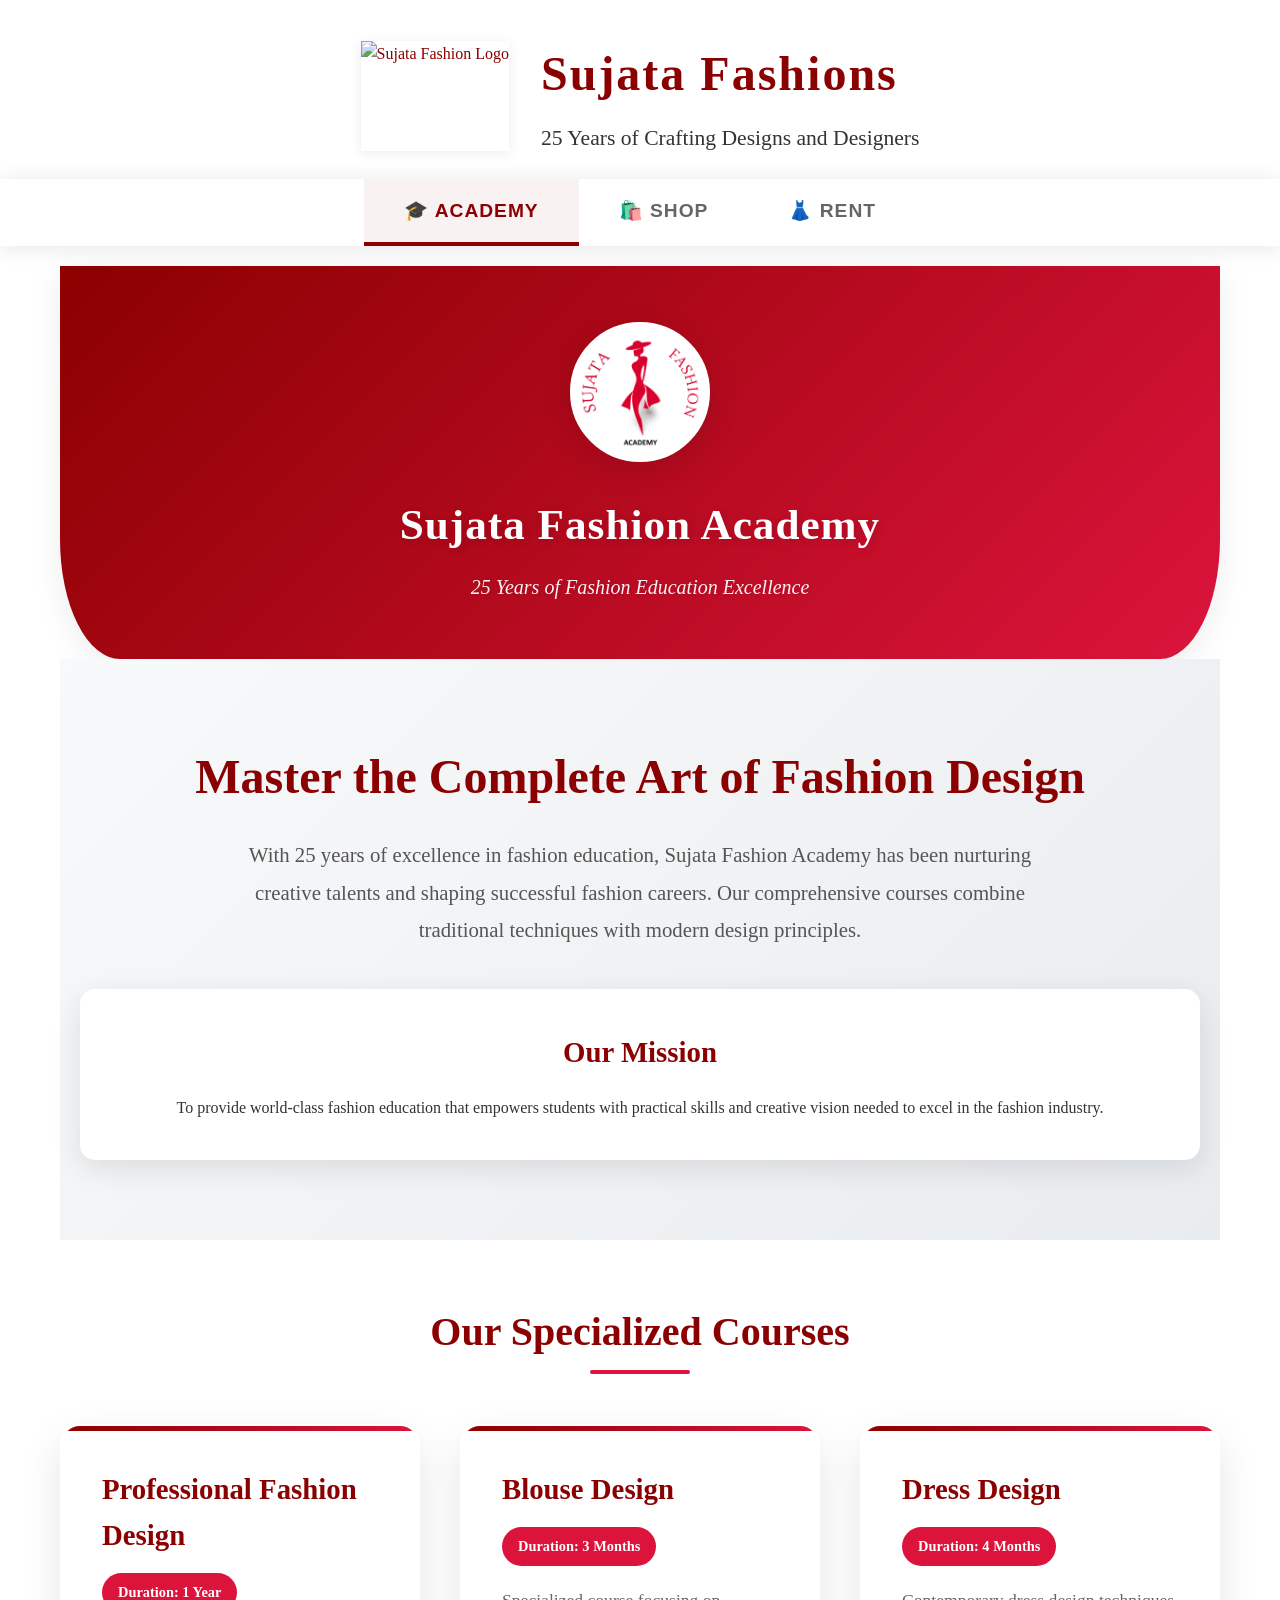
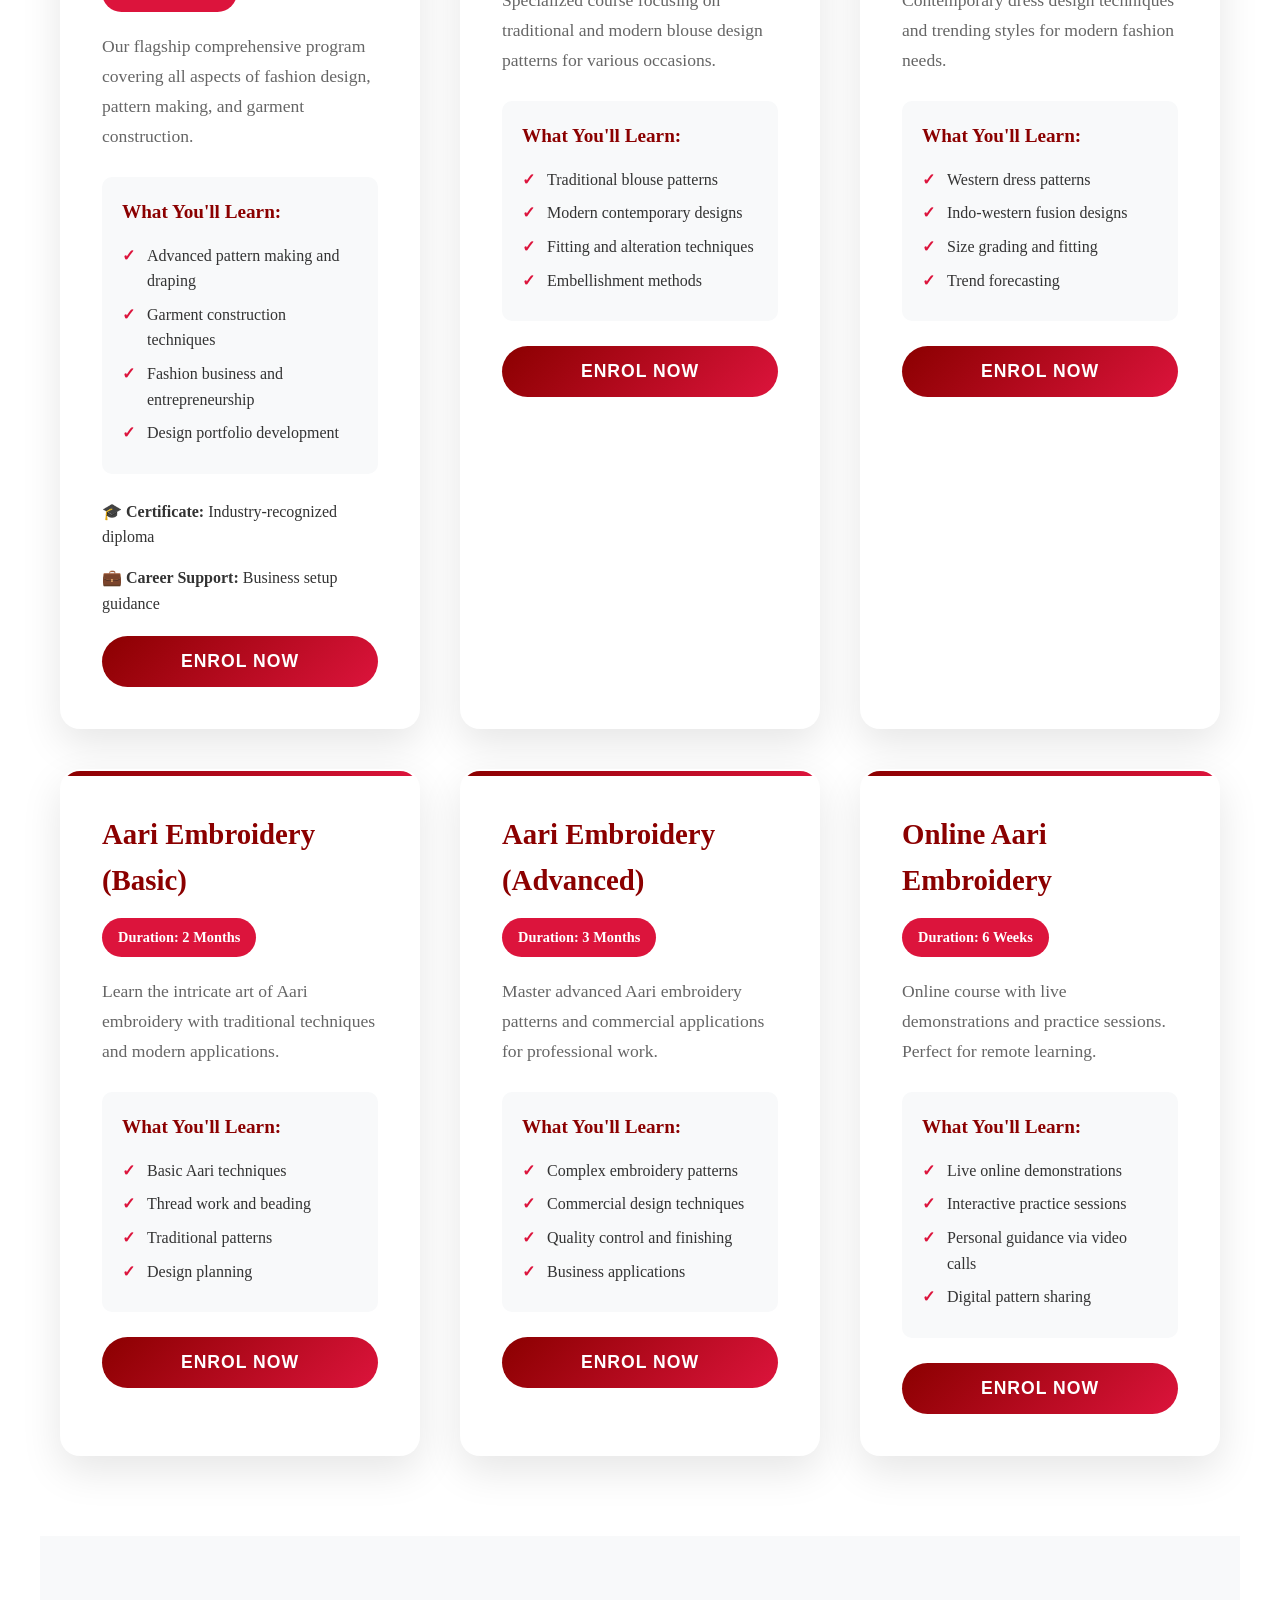
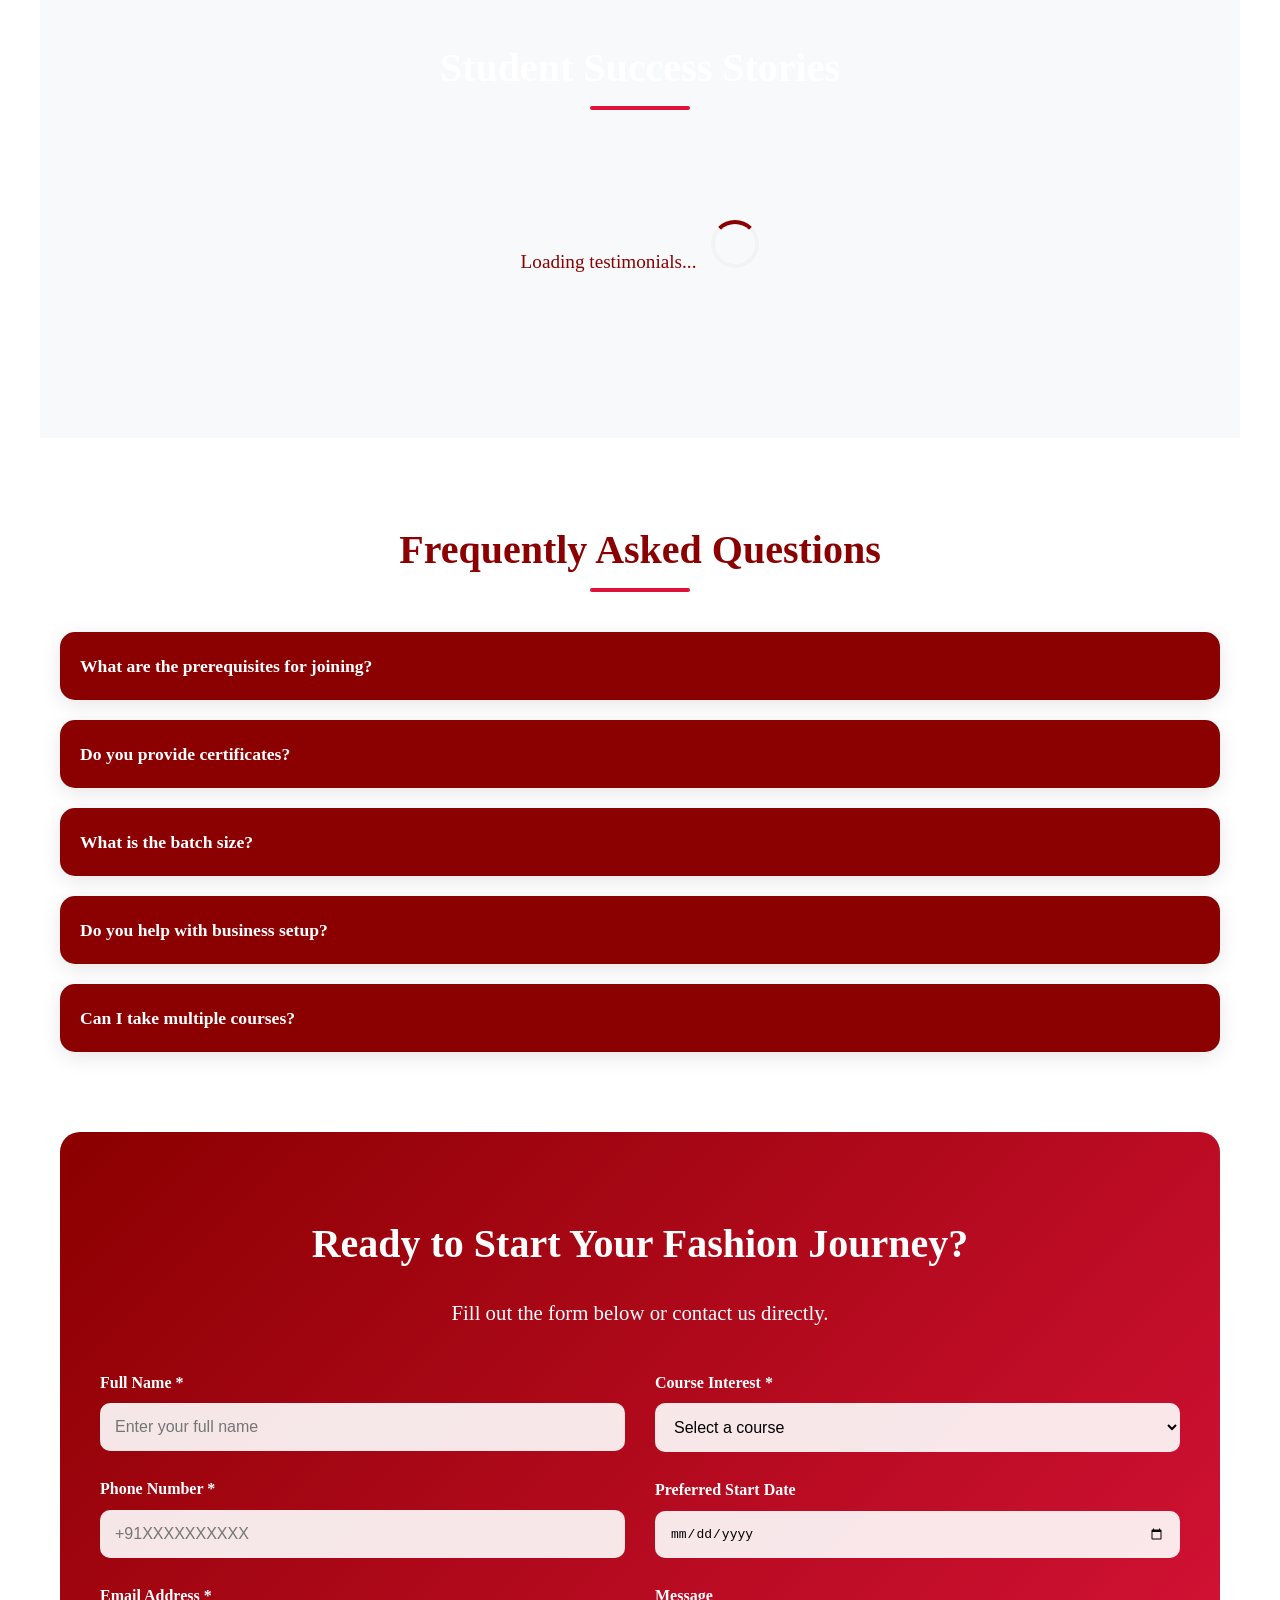
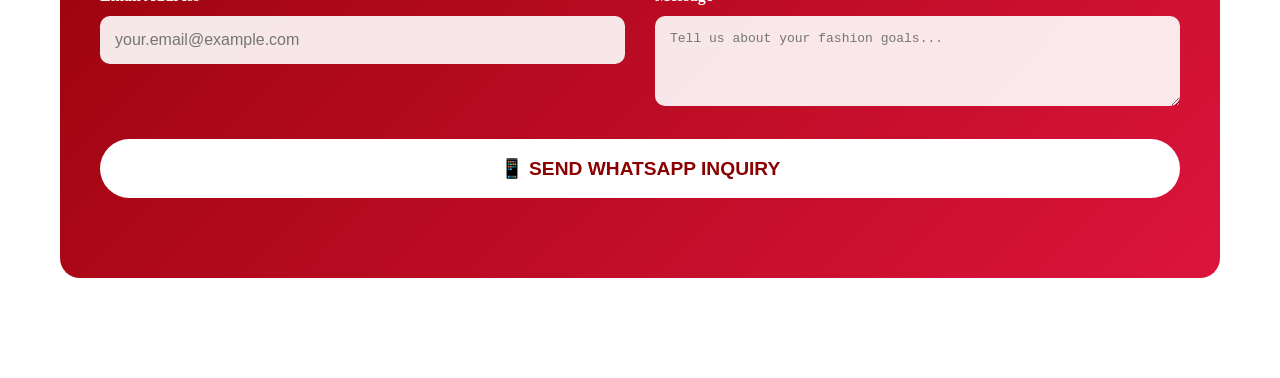
==== index.html @ c5592fb4 "Phase 5 implementation Applying captcha to stop bots from spamming" ====
<!DOCTYPE html>
<html lang="en">
<head>
    <meta charset="UTF-8">
    <meta name="viewport" content="width=device-width, initial-scale=1.0">
    <title>Sujata Fashion Academy - Master Fashion Design</title>
    <link rel="stylesheet" href="https://unpkg.com/aos@2.3.1/dist/aos.css">
    <link rel="stylesheet" href="css/main.css">
    <!-- Google reCAPTCHA Script -->
    <script src="https://www.google.com/recaptcha/api.js" async defer></script>
    <style>
        * {
            margin: 0;
            padding: 0;
            box-sizing: border-box;
        }

        body {
            font-family: 'Georgia', 'Times New Roman', serif;
            line-height: 1.6;
            color: #333;
            background-color: #fff;
        }

        /* Main Header */
        .main-header {
            background: #fff; /* Changed to match logo background */
            color: #8B0000;
            padding: 36px 0 24px 0;
            text-align: center;
            margin-bottom: 0;
        }

        .main-header-logo {
            height: 110px;
            width: auto;
            border-radius: 0;
            background: #fff;
            box-shadow: 0 2px 12px rgba(0,0,0,0.08);
            object-fit: contain;
        }

        .main-header-title {
            font-size: 3em;
            font-weight: bold;
            margin: 0;
            color: #8B0000;
            letter-spacing: 2px;
            text-shadow: none;
        }

        .main-header-tagline {
            font-size: 1.35em;
            margin: 8px 0 0 0;
            color: #333;
            font-weight: 500;
        }

        /* Academy Logo & Header */
        .academy-header {
            text-align: center;
            padding: 0;
            background: none;
            color: inherit;
            position: relative;
            overflow: visible;
            z-index: 1; /* Ensure above other elements */
        }

        .academy-intro-circle {
            background: linear-gradient(135deg, #8B0000 0%, #DC143C 100%);
            color: white;
            border-radius: 0 0 60px 60px/0 0 120px 120px;
            padding: 60px 20px 60px 20px;
            margin-bottom: 0;
            text-align: center;
            position: relative;
            z-index: 2;
            display: flex;
            flex-direction: column;
            align-items: center;
            justify-content: flex-start;
        }

        .academy-logo {
            width: 150px;
            height: 150px;
            margin-bottom: 20px;
            border-radius: 50%;
            box-shadow: 0 8px 32px rgba(0,0,0,0.3);
            background: #fff;
            object-fit: cover;
            display: block;
            position: relative;
            z-index: 3;
            border: 8px solid #fff;
            /* Fix image overlap by adding overflow hidden and centering */
            overflow: hidden;
        }

        .academy-title {
            font-size: 3.5em;
            font-weight: bold;
            margin-bottom: 10px;
            text-shadow: 2px 2px 4px rgba(0,0,0,0.5);
        }

        .academy-subtitle {
            font-size: 1.5em;
            opacity: 0.9;
            font-style: italic;
        }

        /* Navigation */
        .main-nav {
            background: #fff;
            box-shadow: 0 2px 20px rgba(0,0,0,0.1);
            position: sticky;
            top: 0;
            z-index: 1000;
        }

        .nav-container {
            max-width: 1200px;
            margin: 0 auto;
            display: flex;
            justify-content: center;
            padding: 0 20px;
        }

        .nav-button {
            padding: 20px 40px;
            background: none;
            border: none;
            font-size: 1.2em;
            font-weight: bold;
            color: #666;
            cursor: pointer;
            border-bottom: 4px solid transparent;
            transition: all 0.3s ease;
            text-transform: uppercase;
            letter-spacing: 1px;
        }

        .nav-button.active {
            color: #8B0000;
            border-bottom-color: #8B0000;
            background: rgba(139, 0, 0, 0.05);
        }

        .nav-button:hover {
            color: #8B0000;
            background: rgba(139, 0, 0, 0.1);
        }

        /* Container */
        .container {
            max-width: 1200px;
            margin: 0 auto;
            padding: 20px;
        }

        /* Tab Content */
        .tab-content {
            display: none;
            animation: fadeIn 0.5s ease-in;
        }

        .tab-content.active {
            display: block;
        }

        @keyframes fadeIn {
            from { opacity: 0; transform: translateY(20px); }
            to { opacity: 1; transform: translateY(0); }
        }

        /* Academy Section Styles */
        .hero-section {
            text-align: center;
            padding: 80px 20px;
            background: linear-gradient(135deg, #f8f9fa 0%, #e9ecef 100%);
            margin-bottom: 60px;
        }

        .hero-title {
            font-size: 3em;
            margin-bottom: 20px;
            color: #8B0000;
            font-weight: bold;
        }

        .hero-description {
            font-size: 1.3em;
            max-width: 800px;
            margin: 0 auto 30px;
            color: #555;
            line-height: 1.8;
        }

        .mission-box {
            background: white;
            padding: 40px;
            border-radius: 15px;
            box-shadow: 0 8px 30px rgba(0,0,0,0.1);
            margin-top: 40px;
        }

        /* Courses Section */
        .courses-section {
            margin-bottom: 80px;
        }

        .section-title {
            text-align: center;
            font-size: 2.5em;
            margin-bottom: 50px;
            color: #8B0000;
            position: relative;
        }

        .section-title::after {
            content: '';
            position: absolute;
            bottom: -10px;
            left: 50%;
            transform: translateX(-50%);
            width: 100px;
            height: 4px;
            background: #DC143C;
            border-radius: 2px;
        }

        .courses-grid {
            display: grid;
            grid-template-columns: repeat(auto-fit, minmax(350px, 1fr));
            gap: 40px;
            margin-top: 60px;
        }

        .course-card {
            background: white;
            border-radius: 20px;
            padding: 40px;
            box-shadow: 0 15px 40px rgba(0,0,0,0.1);
            transition: all 0.3s ease;
            border: 2px solid transparent;
            position: relative;
            overflow: hidden;
        }

        .course-card::before {
            content: '';
            position: absolute;
            top: 0;
            left: 0;
            right: 0;
            height: 5px;
            background: linear-gradient(90deg, #8B0000, #DC143C);
        }

        .course-card:hover {
            transform: translateY(-10px);
            box-shadow: 0 25px 50px rgba(139, 0, 0, 0.2);
            border-color: #DC143C;
        }

        .course-title {
            font-size: 1.8em;
            margin-bottom: 15px;
            color: #8B0000;
            font-weight: bold;
        }

        .course-duration {
            background: #DC143C;
            color: white;
            padding: 8px 16px;
            border-radius: 25px;
            font-size: 0.9em;
            display: inline-block;
            margin-bottom: 20px;
            font-weight: bold;
        }

        .course-description {
            font-size: 1.1em;
            color: #666;
            margin-bottom: 25px;
            line-height: 1.7;
        }

        .course-features {
            background: #f8f9fa;
            padding: 20px;
            border-radius: 10px;
            margin-bottom: 25px;
        }

        .course-features h4 {
            color: #8B0000;
            margin-bottom: 15px;
            font-size: 1.2em;
        }

        .course-features ul {
            list-style: none;
        }

        .course-features li {
            margin-bottom: 8px;
            position: relative;
            padding-left: 25px;
        }

        .course-features li::before {
            content: '✓';
            position: absolute;
            left: 0;
            color: #DC143C;
            font-weight: bold;
        }

        .enrol-btn {
            background: linear-gradient(135deg, #8B0000, #DC143C);
            color: white;
            border: none;
            padding: 15px 40px;
            border-radius: 50px;
            font-size: 1.1em;
            font-weight: bold;
            cursor: pointer;
            width: 100%;
            transition: all 0.3s ease;
            text-transform: uppercase;
            letter-spacing: 1px;
        }

        .enrol-btn:hover {
            transform: translateY(-2px);
            box-shadow: 0 8px 20px rgba(139, 0, 0, 0.3);
        }

        /* Testimonials Section */
        .testimonials-section {
            background: #f8f9fa;
            padding: 80px 20px;
            margin: 80px -20px;
        }

        .testimonials-grid {
            display: grid;
            grid-template-columns: repeat(auto-fit, minmax(400px, 1fr));
            gap: 40px;
            margin-top: 60px;
        }

        .testimonial-card {
            background: white;
            border-radius: 20px;
            padding: 30px;
            box-shadow: 0 15px 40px rgba(0,0,0,0.1);
            text-align: center;
        }

        .video-container {
            position: relative;
            margin-bottom: 20px;
            border-radius: 15px;
            overflow: hidden;
        }

        .video-iframe {
            width: 100%;
            height: 250px;
            border: none;
            border-radius: 15px;
        }

        .unmute-btn {
            position: absolute;
            bottom: 15px;
            right: 15px;
            background: rgba(139, 0, 0, 0.9);
            color: white;
            border: none;
            padding: 8px 15px;
            border-radius: 20px;
            cursor: pointer;
            font-size: 0.9em;
            transition: all 0.3s ease;
        }

        .unmute-btn:hover {
            background: rgba(139, 0, 0, 1);
        }

        .testimonial-text {
            font-size: 1.1em;
            color: #555;
            font-style: italic;
            margin-bottom: 20px;
            line-height: 1.6;
        }

        .testimonial-author {
            font-weight: bold;
            color: #8B0000;
            font-size: 1.2em;
        }

        .testimonial-course {
            color: #666;
            font-size: 0.9em;
            margin-top: 5px;
        }

        /* FAQ Section */
        .faq-section {
            margin: 80px 0;
        }

        .faq-grid {
            display: grid;
            gap: 20px;
            margin-top: 40px;
        }

        .faq-item {
            background: white;
            border-radius: 15px;
            box-shadow: 0 5px 20px rgba(0,0,0,0.1);
            overflow: hidden;
            margin-bottom: 0 !important;
        }

        .faq-question {
            background: #8B0000;
            color: white;
            padding: 20px;
            font-weight: bold;
            font-size: 1.1em;
            cursor: pointer;
            transition: background 0.3s ease;
        }

        .faq-answer {
            padding: 20px;
            color: #666;
            line-height: 1.7;
            display: none;
            margin-bottom: 0 !important;
            margin-top: 0 !important;
        }

        /* Contact Form */
        .contact-section {
            background: linear-gradient(135deg, #8B0000, #DC143C);
            color: white;
            padding: 80px 40px;
            border-radius: 20px;
            margin: 80px 0;
        }

        .form-grid {
            display: grid;
            grid-template-columns: repeat(auto-fit, minmax(300px, 1fr));
            gap: 30px;
            margin-top: 40px;
        }

        .form-group {
            margin-bottom: 25px;
        }

        .form-group label {
            display: block;
            margin-bottom: 8px;
            font-weight: bold;
            color: white;
        }

        .form-group input,
        .form-group select,
        .form-group textarea {
            width: 100%;
            padding: 15px;
            border: none;
            border-radius: 10px;
            font-size: 1em;
            background: rgba(255,255,255,0.9);
        }

        .submit-btn {
            background: white;
            color: #8B0000;
            border: none;
            padding: 18px 50px;
            border-radius: 50px;
            font-size: 1.2em;
            font-weight: bold;
            cursor: pointer;
            width: 100%;
            transition: all 0.3s ease;
            text-transform: uppercase;
        }

        .submit-btn:hover {
            transform: translateY(-2px);
            box-shadow: 0 8px 20px rgba(0,0,0,0.2);
        }

        /* Product Sections */
        .products-grid {
            display: grid;
            grid-template-columns: repeat(auto-fill, minmax(300px, 1fr));
            gap: 30px;
            margin-top: 40px;
        }

        .product-card {
            background: white;
            border-radius: 15px;
            overflow: hidden;
            box-shadow: 0 10px 30px rgba(0,0,0,0.1);
            transition: transform 0.3s ease;
        }

        .product-card:hover {
            transform: translateY(-5px);
        }

        .product-image {
            width: 100%;
            height: 300px;
            object-fit: contain;
            background: #f8f9fa;
        }

        .product-info {
            padding: 25px;
        }

        .product-name {
            font-size: 1.3em;
            margin-bottom: 10px;
            color: #333;
            font-weight: bold;
        }

        .product-price {
            font-size: 1.5em;
            color: #8B0000;
            font-weight: bold;
            margin-bottom: 15px;
        }

        .product-actions {
            display: flex;
            gap: 10px;
        }

        .whatsapp-btn, .details-btn {
            flex: 1;
            padding: 12px;
            border: none;
            border-radius: 25px;
            font-weight: bold;
            cursor: pointer;
            transition: all 0.3s ease;
        }

        .whatsapp-btn {
            background: #25D366;
            color: white;
        }

        .details-btn {
            background: #8B0000;
            color: white;
        }

        /* Responsive Design */
        @media (max-width: 768px) {
            .academy-title {
                font-size: 2.5em;
            }

            .nav-container {
                flex-direction: column;
            }

            .nav-button {
                padding: 15px;
                border-bottom: 1px solid #eee;
            }

            .hero-title {
                font-size: 2em;
            }

            .courses-grid {
                grid-template-columns: 1fr;
                gap: 30px;
            }

            .testimonials-grid {
                grid-template-columns: 1fr;
            }
        }

        /* Loading Animation */
        .loading {
            text-align: center;
            padding: 60px;
            font-size: 1.2em;
            color: #8B0000;
        }

        .loading::after {
            content: '';
            width: 40px;
            height: 40px;
            border: 4px solid #f3f3f3;
            border-top: 4px solid #8B0000;
            border-radius: 50%;
            animation: spin 1s linear infinite;
            display: inline-block;
            margin-left: 15px;
        }

        @keyframes spin {
            0% { transform: rotate(0deg); }
            100% { transform: rotate(360deg); }
        }

        /* reCAPTCHA Styling */
        .g-recaptcha {
            display: inline-block;
            margin: 20px auto;
        }

        .form-group .g-recaptcha {
            transform: scale(0.9);
            transform-origin: center;
        }

        #recaptcha-container {
            transition: all 0.3s ease;
            opacity: 0;
        }

        #recaptcha-container[style*="block"] {
            opacity: 1;
            animation: slideIn 0.3s ease;
        }

        @keyframes slideIn {
            from {
                opacity: 0;
                transform: translateY(-10px);
            }
            to {
                opacity: 1;
                transform: translateY(0);
            }
        }

        @media (max-width: 768px) {
            .g-recaptcha {
                transform: scale(0.8);
                transform-origin: left;
            }
        }
    </style>
</head>
<body>
    <!-- Main Header with Logo and Title -->
    <div class="main-header">
        <div style="display: flex; align-items: center; justify-content: center; gap: 32px;">
            <img src="assets/images/logo/logo.png"
                 alt="Sujata Fashion Logo"
                 class="main-header-logo">
            <div style="display: flex; flex-direction: column; align-items: flex-start; justify-content: center;">
                <h1 class="main-header-title">Sujata Fashions</h1>
                <p class="main-header-tagline">25 Years of Crafting Designs and Designers</p>
            </div>
        </div>
    </div>

    <!-- Navigation -->
    <nav class="main-nav">
        <div class="nav-container">
            <button class="nav-button active" onclick="switchTab('academy')">🎓 Academy</button>
            <button class="nav-button" onclick="switchTab('shop')">🛍️ Shop</button>
            <button class="nav-button" onclick="switchTab('rent')">👗 Rent</button>
        </div>
    </nav>

    <div class="container">
        <!-- Academy Content (Default Active) -->
        <div id="academy-content" class="tab-content active">
            <!-- Academy Section Intro (clean, visually balanced, design principles applied) -->
            <section style="
                background: linear-gradient(135deg, #8B0000 0%, #DC143C 100%);
                border-radius: 0 0 60px 60px/0 0 120px 120px;
                color: #fff;
                text-align: center;
                padding: 56px 0 56px 0;
                margin-bottom: 0;
                box-shadow: 0 8px 32px rgba(0,0,0,0.08);
                position: relative;
            ">
                <div style="
                    display: flex;
                    flex-direction: column;
                    align-items: center;
                    justify-content: center;
                    max-width: 700px;
                    margin: 0 auto;
                ">
                    <img src="assets/images/logo/academy-logo.png"
                         alt="Sujata Fashion Academy Logo"
                         style="width: 140px; height: 140px; border-radius: 50%; background: #fff; box-shadow: 0 8px 32px rgba(0,0,0,0.12); border: 6px solid #fff; object-fit: contain; margin-bottom: 28px;"
                         onerror="this.src='https://via.placeholder.com/140?text=Academy+Logo'">
                    <h1 style="
                        font-size: 2.7em;
                        font-weight: bold;
                        margin-bottom: 12px;
                        text-shadow: 2px 2px 8px rgba(0,0,0,0.12);
                        letter-spacing: 1px;
                        font-family: 'Georgia', serif;
                    ">
                        Sujata Fashion Academy
                    </h1>
                    <p style="
                        font-size: 1.25em;
                        font-style: italic;
                        opacity: 0.95;
                        margin-bottom: 0;
                        font-family: 'Georgia', serif;
                        text-shadow: 1px 1px 4px rgba(0,0,0,0.08);
                    ">
                        25 Years of Fashion Education Excellence
                    </p>
                </div>
            </section>
            <!-- Hero Section -->
            <section class="hero-section" data-aos="fade-up">
                <h2 class="hero-title">Master the Complete Art of Fashion Design</h2>
                <p class="hero-description">
                    With 25 years of excellence in fashion education, Sujata Fashion Academy has been nurturing creative talents and shaping successful fashion careers. Our comprehensive courses combine traditional techniques with modern design principles.
                </p>
                <div class="mission-box">
                    <h3 style="color: #8B0000; margin-bottom: 20px; font-size: 1.8em;">Our Mission</h3>
                    <p>To provide world-class fashion education that empowers students with practical skills and creative vision needed to excel in the fashion industry.</p>
                </div>
            </section>

            <!-- Courses Section -->
            <section class="courses-section">
                <h2 class="section-title" data-aos="fade-up">Our Specialized Courses</h2>
                <div class="courses-grid">
                    <!-- Professional Fashion Design -->
                    <div class="course-card" data-aos="fade-up" data-aos-delay="100">
                        <h3 class="course-title">Professional Fashion Design</h3>
                        <span class="course-duration">Duration: 1 Year</span>
                        <p class="course-description">
                            Our flagship comprehensive program covering all aspects of fashion design, pattern making, and garment construction.
                        </p>
                        <div class="course-features">
                            <h4>What You'll Learn:</h4>
                            <ul>
                                <li>Advanced pattern making and draping</li>
                                <li>Garment construction techniques</li>
                                <li>Fashion business and entrepreneurship</li>
                                <li>Design portfolio development</li>
                            </ul>
                        </div>
                        <p style="margin-bottom: 15px;"><strong>🎓 Certificate:</strong> Industry-recognized diploma</p>
                        <p style="margin-bottom: 20px;"><strong>💼 Career Support:</strong> Business setup guidance</p>
                        <button class="enrol-btn" onclick="inquireAboutCourse('Professional Fashion Design', '1 Year')">Enrol Now</button>
                    </div>

                    <!-- Blouse Design -->
                    <div class="course-card" data-aos="fade-up" data-aos-delay="200">
                        <h3 class="course-title">Blouse Design</h3>
                        <span class="course-duration">Duration: 3 Months</span>
                        <p class="course-description">
                            Specialized course focusing on traditional and modern blouse design patterns for various occasions.
                        </p>
                        <div class="course-features">
                            <h4>What You'll Learn:</h4>
                            <ul>
                                <li>Traditional blouse patterns</li>
                                <li>Modern contemporary designs</li>
                                <li>Fitting and alteration techniques</li>
                                <li>Embellishment methods</li>
                            </ul>
                        </div>
                        <button class="enrol-btn" onclick="inquireAboutCourse('Blouse Design', '3 Months')">Enrol Now</button>
                    </div>

                    <!-- Dress Design -->
                    <div class="course-card" data-aos="fade-up" data-aos-delay="300">
                        <h3 class="course-title">Dress Design</h3>
                        <span class="course-duration">Duration: 4 Months</span>
                        <p class="course-description">
                            Contemporary dress design techniques and trending styles for modern fashion needs.
                        </p>
                        <div class="course-features">
                            <h4>What You'll Learn:</h4>
                            <ul>
                                <li>Western dress patterns</li>
                                <li>Indo-western fusion designs</li>
                                <li>Size grading and fitting</li>
                                <li>Trend forecasting</li>
                            </ul>
                        </div>
                        <button class="enrol-btn" onclick="inquireAboutCourse('Dress Design', '4 Months')">Enrol Now</button>
                    </div>

                    <!-- Aari Embroidery Basic -->
                    <div class="course-card" data-aos="fade-up" data-aos-delay="400">
                        <h3 class="course-title">Aari Embroidery (Basic)</h3>
                        <span class="course-duration">Duration: 2 Months</span>
                        <p class="course-description">
                            Learn the intricate art of Aari embroidery with traditional techniques and modern applications.
                        </p>
                        <div class="course-features">
                            <h4>What You'll Learn:</h4>
                            <ul>
                                <li>Basic Aari techniques</li>
                                <li>Thread work and beading</li>
                                <li>Traditional patterns</li>
                                <li>Design planning</li>
                            </ul>
                        </div>
                        <button class="enrol-btn" onclick="inquireAboutCourse('Aari Embroidery Basic', '2 Months')">Enrol Now</button>
                    </div>

                    <!-- Aari Embroidery Advanced -->
                    <div class="course-card" data-aos="fade-up" data-aos-delay="500">
                        <h3 class="course-title">Aari Embroidery (Advanced)</h3>
                        <span class="course-duration">Duration: 3 Months</span>
                        <p class="course-description">
                            Master advanced Aari embroidery patterns and commercial applications for professional work.
                        </p>
                        <div class="course-features">
                            <h4>What You'll Learn:</h4>
                            <ul>
                                <li>Complex embroidery patterns</li>
                                <li>Commercial design techniques</li>
                                <li>Quality control and finishing</li>
                                <li>Business applications</li>
                            </ul>
                        </div>
                        <button class="enrol-btn" onclick="inquireAboutCourse('Aari Embroidery Advanced', '3 Months')">Enrol Now</button>
                    </div>

                    <!-- Online Aari Embroidery -->
                    <div class="course-card" data-aos="fade-up" data-aos-delay="600">
                        <h3 class="course-title">Online Aari Embroidery</h3>
                        <span class="course-duration">Duration: 6 Weeks</span>
                        <p class="course-description">
                            Online course with live demonstrations and practice sessions. Perfect for remote learning.
                        </p>
                        <div class="course-features">
                            <h4>What You'll Learn:</h4>
                            <ul>
                                <li>Live online demonstrations</li>
                                <li>Interactive practice sessions</li>
                                <li>Personal guidance via video calls</li>
                                <li>Digital pattern sharing</li>
                            </ul>
                        </div>
                        <button class="enrol-btn" onclick="inquireAboutCourse('Online Aari Embroidery', '6 Weeks')">Enrol Now</button>
                    </div>
                </div>
            </section>

            <!-- Testimonials Section -->
            <section class="testimonials-section">
                <div class="container">
                    <h2 class="section-title" style="color: white;" data-aos="fade-up">Student Success Stories</h2>
                    <div id="testimonials-grid" class="testimonials-grid">
                        <div class="loading">Loading testimonials...</div>
                    </div>
                </div>
            </section>

            <!-- FAQ Section -->
            <section class="faq-section">
                <h2 class="section-title" data-aos="fade-up">Frequently Asked Questions</h2>
                <div class="faq-grid" data-aos="fade-up">
                    <div class="faq-item">
                        <div class="faq-question" onclick="toggleFAQ(this)">What are the prerequisites for joining?</div>
                        <div class="faq-answer">No prior experience required. Basic education (10th pass) is preferred. Passion for fashion and creativity is most important.</div>
                    </div>
                    <div class="faq-item">
                        <div class="faq-question" onclick="toggleFAQ(this)">Do you provide certificates?</div>
                        <div class="faq-answer">Yes, we provide completion certificates for all our courses. Our diploma course certificate is recognized in the fashion industry.</div>
                    </div>
                    <div class="faq-item">
                        <div class="faq-question" onclick="toggleFAQ(this)">What is the batch size?</div>
                        <div class="faq-answer">We maintain small batch sizes (8-12 students) to ensure personalized attention and hands-on learning experience.</div>
                    </div>
                    <div class="faq-item">
                        <div class="faq-question" onclick="toggleFAQ(this)">Do you help with business setup?</div>
                        <div class="faq-answer">We provide guidance for setting up your own business and connect you with our network of alumni and industry contacts.</div>
                    </div>
                    <div class="faq-item">
                        <div class="faq-question" onclick="toggleFAQ(this)">Can I take multiple courses?</div>
                        <div class="faq-answer">Yes, you can combine courses. We offer flexible scheduling and discounts for multiple course enrollments.</div>
                    </div>
                </div>
            </section>

            <!-- Contact Form -->
            <section class="contact-section" data-aos="fade-up">
                <h2 style="text-align: center; font-size: 2.5em; margin-bottom: 20px;">Ready to Start Your Fashion Journey?</h2>
                <p style="text-align: center; font-size: 1.3em;">Fill out the form below or contact us directly.</p>
                <form class="academy-contact-form" onsubmit="submitAcademyInquiry(event)">
                    <div class="form-grid">
                        <div>
                            <div class="form-group">
                                <label>Full Name *</label>
                                <input type="text" name="name" required placeholder="Enter your full name">
                            </div>
                            <div class="form-group">
                                <label>Phone Number *</label>
                                <input type="tel" name="phone" required placeholder="+91XXXXXXXXXX">
                            </div>
                            <div class="form-group">
                                <label>Email Address *</label>
                                <input type="email" name="email" required placeholder="your.email@example.com">
                            </div>
                        </div>
                        <div>
                            <div class="form-group">
                                <label>Course Interest *</label>
                                <select name="course" required>
                                    <option value="">Select a course</option>
                                    <option value="Professional Fashion Design">Professional Fashion Design (1 Year)</option>
                                    <option value="Blouse Design">Blouse Design (3 Months)</option>
                                    <option value="Dress Design">Dress Design (4 Months)</option>
                                    <option value="Aari Embroidery Basic">Aari Embroidery Basic (2 Months)</option>
                                    <option value="Aari Embroidery Advanced">Aari Embroidery Advanced (3 Months)</option>
                                    <option value="Online Aari Embroidery">Online Aari Embroidery (6 Weeks)</option>
                                </select>
                            </div>
                            <div class="form-group">
                                <label>Preferred Start Date</label>
                                <input type="date" name="preferredDate">
                            </div>
                            <div class="form-group">
                                <label>Message</label>
                                <textarea name="message" rows="4" placeholder="Tell us about your fashion goals..."></textarea>
                            </div>
                        </div>
                    </div>

                    <!-- reCAPTCHA Widget (hidden by default) -->
                    <div id="recaptcha-container" class="form-group" style="text-align: center; margin: 20px 0; display: none;">
                        <div class="g-recaptcha" data-sitekey="6Lf8vsorAAAAAJQd9uPgTMw7rWjmmLRLID9L-KR_"></div>
                    </div>

                    <button type="submit" class="submit-btn">📱 Send WhatsApp Inquiry</button>
                </form>
            </section>
        </div>

        <!-- Shop Content -->
        <div id="shop-content" class="tab-content">
            <section data-aos="fade-up">
                <h2 class="section-title">Designer Fashion Shop</h2>
                <p style="text-align: center; font-size: 1.2em; margin-bottom: 40px;">Premium quality designer outfits crafted with excellence</p>
                <div id="shop-products" class="products-grid">
                    <div class="loading">Loading shop products...</div>
                </div>
            </section>
        </div>

        <!-- Rent Content -->
        <div id="rent-content" class="tab-content">
            <section data-aos="fade-up">
                <h2 class="section-title">Premium Rental Collection</h2>
                <p style="text-align: center; font-size: 1.2em; margin-bottom: 40px;">Exquisite outfits for your special occasions</p>
                <div id="rent-products" class="products-grid">
                    <div class="loading">Loading rental products...</div>
                </div>
            </section>
        </div>
    </div>

    <!-- Scripts -->
    <script src="https://unpkg.com/aos@2.3.1/dist/aos.js"></script>
    <script>
        // Initialize AOS
        AOS.init({
            duration: 800,
            once: true
        });

        // Google Sheets API Configuration
        const API_KEY = 'AIzaSyAWWpa4xPGR8aBWKqSq0oKOp6a0XELijh0';
        const SPREADSHEET_ID = '1JT5j6xifWkRcaeZIDzQjhB1RArzFEyqxSLQxnAObfms';
        const WHATSAPP_NUMBER = '+919763416561';

        let shopProducts = [];
        let rentalProducts = [];
        let testimonials = [];

        // Initialize
        document.addEventListener('DOMContentLoaded', function() {
            loadAllData();
        });

        // Tab Switching
        function switchTab(tab) {
            document.querySelectorAll('.nav-button').forEach(btn => {
                btn.classList.remove('active');
            });
            event.target.classList.add('active');
            
            document.querySelectorAll('.tab-content').forEach(content => {
                content.classList.remove('active');
            });
            document.getElementById(tab + '-content').classList.add('active');

            // Load data if needed
            if (tab === 'shop' && shopProducts.length === 0) {
                loadShopProducts();
            } else if (tab === 'rent' && rentalProducts.length === 0) {
                loadRentalProducts();
            }
        }

        // Load All Data
        async function loadAllData() {
            try {
                await Promise.all([
                    loadTestimonials(),
                    loadShopProducts(),
                    loadRentalProducts()
                ]);
            } catch (error) {
                console.error('Error loading data:', error);
            }
        }

        // Load Testimonials
        async function loadTestimonials() {
            try {
                const data = await fetchSheetData('Testimonials!A:I');
                testimonials = parseTestimonials(data);
                displayTestimonials(testimonials);
            } catch (error) {
                console.error('Error loading testimonials:', error);
            }
        }

        function parseTestimonials(data) {
            if (!data || data.length < 2) return [];
            
            const rows = data.slice(1);
            return rows.map(row => ({
                id: row[0],
                name: row[1],
                course: row[2],
                review: row[5],
                videoUrl: row[8]
            })).filter(t => t.name && t.videoUrl);
        }

        function displayTestimonials(testimonials) {
            const container = document.getElementById('testimonials-grid');
            
            if (!testimonials || testimonials.length === 0) {
                container.innerHTML = '<p style="text-align: center; color: white;">No testimonials available at the moment.</p>';
                return;
            }

            container.innerHTML = testimonials.map(testimonial => {
                const videoId = extractYouTubeId(testimonial.videoUrl);
                return `
                    <div class="testimonial-card" data-aos="fade-up">
                        <div class="video-container">
                            <iframe class="video-iframe" 
                                    src="https://www.youtube.com/embed/${videoId}?mute=1&autoplay=0&controls=1" 
                                    frameborder="0" 
                                    allow="accelerometer; autoplay; clipboard-write; encrypted-media; gyroscope; picture-in-picture" 
                                    allowfullscreen>
                            </iframe>
                            <button class="unmute-btn" onclick="unmuteVideo(this)">🔊 Unmute</button>
                        </div>
                        <p class="testimonial-text">"${testimonial.review}"</p>
                        <div class="testimonial-author">${testimonial.name}</div>
                        <div class="testimonial-course">${testimonial.course}</div>
                    </div>
                `;
            }).join('');
        }

        function extractYouTubeId(url) {
            const match = url.match(/(?:youtube\.com\/(?:[^\/]+\/.+\/|(?:v|e(?:mbed)?)\/|.*[?&]v=)|youtu\.be\/)([^"&?\/\s]{11})/);
            return match ? match[1] : '';
        }

        function unmuteVideo(btn) {
            const iframe = btn.parentElement.querySelector('.video-iframe');
            const currentSrc = iframe.src;
            iframe.src = currentSrc.replace('mute=1', 'mute=0');
            btn.style.display = 'none';
        }

        // FAQ Toggle
        function toggleFAQ(element) {
            const answer = element.nextElementSibling;
            const isOpen = answer.style.display === 'block';
            
            // Close all FAQ answers
            document.querySelectorAll('.faq-answer').forEach(ans => {
                ans.style.display = 'none';
            });
            
            // Toggle current answer
            if (!isOpen) {
                answer.style.display = 'block';
            }
        }

        // Submission tracking for smart reCAPTCHA (global, applies to all inquiries)
        let submissionTimes = [];
        const SUBMISSION_LIMIT = 2;
        const TIME_WINDOW = 30000; // 30 seconds

        // Helper to check if reCAPTCHA should be shown
        function shouldShowRecaptcha() {
            const now = Date.now();
            submissionTimes = submissionTimes.filter(time => now - time < TIME_WINDOW);
            return submissionTimes.length >= SUBMISSION_LIMIT;
        }

        // Show reCAPTCHA widget if needed
        function showRecaptchaIfNeeded(callback) {
            const recaptchaContainer = document.getElementById('recaptcha-container');
            if (shouldShowRecaptcha()) {
                recaptchaContainer.style.display = 'block';
                alert('For security purposes, please complete the verification below.');
                // Wait for user to complete reCAPTCHA, then call callback
                // Attach a temporary submit button for reCAPTCHA
                if (!document.getElementById('recaptcha-temp-btn')) {
                    const btn = document.createElement('button');
                    btn.id = 'recaptcha-temp-btn';
                    btn.type = 'button';
                    btn.className = 'submit-btn';
                    btn.innerText = 'Continue';
                    btn.style.marginTop = '15px';
                    btn.onclick = function() {
                        const recaptchaResponse = grecaptcha.getResponse();
                        if (!recaptchaResponse) {
                            alert('Please complete the reCAPTCHA verification');
                            return;
                        }
                        grecaptcha.reset();
                        recaptchaContainer.style.display = 'none';
                        btn.remove();
                        callback(true);
                    };
                    recaptchaContainer.appendChild(btn);
                }
            } else {
                callback(false);
            }
        }

        // Academy Form Submission with Smart reCAPTCHA
        function submitAcademyInquiry(event) {
            event.preventDefault();
            const form = event.target;
            const formData = new FormData(form);
            const now = Date.now();

            // Clean old submission times (older than TIME_WINDOW)
            submissionTimes = submissionTimes.filter(time => now - time < TIME_WINDOW);

            // Check if reCAPTCHA is required
            const recaptchaContainer = document.getElementById('recaptcha-container');
            const isRecaptchaVisible = recaptchaContainer.style.display !== 'none';

            if (isRecaptchaVisible) {
                const recaptchaResponse = grecaptcha.getResponse();
                if (!recaptchaResponse) {
                    alert('Please complete the reCAPTCHA verification');
                    return;
                }
            }

            const name = formData.get('name');
            const phone = formData.get('phone');
            const email = formData.get('email');
            const course = formData.get('course');
            const preferredDate = formData.get('preferredDate');
            const message = formData.get('message');

            if (!name || !phone || !email || !course) {
                alert('Please fill all required fields marked with *');
                return;
            }

            // Add current submission time
            submissionTimes.push(now);

            // Check if we need to show reCAPTCHA for future submissions
            if (shouldShowRecaptcha() && !isRecaptchaVisible) {
                recaptchaContainer.style.display = 'block';
                alert('For security purposes, please complete the verification below for future submissions.');
            }

            // Create WhatsApp message
            const verificationStatus = isRecaptchaVisible ? 'reCAPTCHA Verified: Human user confirmed' : 'First-time user submission';
            const whatsappMessage = `🎓 New Academy Inquiry from Sujata Fashion Website

👤 Name: ${name}
📱 Phone: ${phone}
📧 Email: ${email}
📚 Course Interest: ${course}
${preferredDate ? `📅 Preferred Start Date: ${preferredDate}` : ''}

💭 Message: ${message || 'No additional message'}

✅ ${verificationStatus}

Please contact this prospective student to discuss enrollment details.

Sent via Sujata Fashion Academy website 🌟`;

            const whatsappUrl = `https://wa.me/919763416561?text=${encodeURIComponent(whatsappMessage)}`;

            // Clear form and reCAPTCHA if visible
            form.reset();
            if (isRecaptchaVisible) {
                grecaptcha.reset();
            }

            alert('Thank you for your interest! Opening WhatsApp to send your inquiry...');
            window.open(whatsappUrl, '_blank');
        }

        // Course Inquiry (now uses global reCAPTCHA logic)
        function inquireAboutCourse(courseName, duration) {
            showRecaptchaIfNeeded(function(recaptchaDone) {
                const now = Date.now();
                submissionTimes.push(now);
                const message = `Hi! I'm interested in enrolling for the ${courseName} course at Sujata Fashion Academy.

📚 Course: ${courseName}
⏰ Duration: ${duration}

Could you please provide more details about:
• Course curriculum and schedule
• Fees and payment options  
• Admission requirements
• Next batch start date

I'm looking forward to starting my fashion journey with Sujata Fashion Academy!

Thank you! 🙏`;

                const whatsappUrl = `https://wa.me/919763416561?text=${encodeURIComponent(message)}`;
                window.open(whatsappUrl, '_blank');
            });
        }

        // Product Inquiry (Shop & Rent) - now uses global reCAPTCHA logic
        function inquireOnWhatsApp(productId, type) {
            showRecaptchaIfNeeded(function(recaptchaDone) {
                const now = Date.now();
                submissionTimes.push(now);
                const allProducts = [...shopProducts, ...rentalProducts];
                const product = allProducts.find(p => p.id === productId);

                if (!product) {
                    alert('Product not found');
                    return;
                }

                const actionType = type === 'rent' ? 'rent' : 'purchase';
                const message = `Hi! I'm interested in this ${actionType} item from Sujata Fashion:

🛍️ Product: ${product.name}
🆔 ID: ${product.id}
💰 Price: ${formatPrice(product.price)}
${product.securityDeposit ? `💳 Security: ${formatPrice(product.securityDeposit)}` : ''}
📱 Category: ${product.category}

🖼️ Image: ${product.mainImage}

Could you please provide more details?

Thank you! 🙏`;

                const whatsappUrl = `https://wa.me/919763416561?text=${encodeURIComponent(message)}`;
                window.open(whatsappUrl, '_blank');
            });
        }

        // Shop & Rent Functions (existing functionality)
        async function fetchSheetData(range) {
            const url = `https://sheets.googleapis.com/v4/spreadsheets/${SPREADSHEET_ID}/values/${range}?key=${API_KEY}`;
            const response = await fetch(url);
            if (!response.ok) throw new Error(`HTTP ${response.status}: ${response.statusText}`);
            const result = await response.json();
            return result.values || [];
        }

        async function loadShopProducts() {
            try {
                const data = await fetchSheetData('Sale!A:U');
                shopProducts = parseProductData(data, 'shop');
                displayProducts(shopProducts, 'shop-products');
            } catch (error) {
                console.error('Error loading shop products:', error);
            }
        }

        async function loadRentalProducts() {
            try {
                const data = await fetchSheetData('Rental!A:V');
                rentalProducts = parseProductData(data, 'rent');
                displayProducts(rentalProducts, 'rent-products');
            } catch (error) {
                console.error('Error loading rental products:', error);
            }
        }

        function parseProductData(data, type) {
            if (!data || data.length < 2) return [];
            
            const rows = data.slice(1);
            const products = [];
            
            rows.forEach(row => {
                if (!row || row.length === 0) return;
                
                let product = {};
                
                if (type === 'shop') {
                    product = {
                        id: row[0],
                        name: row[1],
                        category: row[5],
                        price: row[8],
                        description: row[9],
                        mainImage: row[12],
                        type: type
                    };
                } else if (type === 'rent') {
                    product = {
                        id: row[0],
                        name: row[1],
                        category: row[5],
                        price: row[8],
                        securityDeposit: row[9],
                        description: row[10],
                        mainImage: row[13],
                        type: type
                    };
                }
                
                if (!product.id || !product.name) return;
                products.push(product);
            });
            
            return products;
        }

        function displayProducts(products, containerId) {
            const container = document.getElementById(containerId);
            if (!products || products.length === 0) {
                container.innerHTML = '<div class="loading">No products available</div>';
                return;
            }
            container.innerHTML = products.map(product => `
                <div class="product-card" data-aos="fade-up">
                    <img src="${product.mainImage}" alt="${product.name}" class="product-image"
                         onerror="this.src='https://via.placeholder.com/300x400?text=No+Image'">
                    <div class="product-info">
                        <div style="background: #8B0000; color: white; padding: 5px 10px; border-radius: 15px; display: inline-block; font-size: 0.9em; margin-bottom: 10px;">${product.category}</div>
                        <h3 class="product-name">${product.name}</h3>
                        <div class="product-price">
                            ${formatPrice(product.price)}
                            ${product.securityDeposit ? `<br><small>Security: ${formatPrice(product.securityDeposit)}</small>` : ''}
                        </div>
                        <p style="color: #666; margin-bottom: 20px;">${truncateText(product.description, 80)}</p>
                        <div class="product-actions">
                            <button class="details-btn" onclick="openProductDetails('${product.id}', '${product.type}')">
                                👁️ Details
                            </button>
                            <button class="whatsapp-btn" onclick="inquireOnWhatsApp('${product.id}', '${product.type}')">
                                💬 WhatsApp
                            </button>
                        </div>
                    </div>
                </div>
            `).join('');
        }

        function formatPrice(price) {
            if (!price || price === '0') return 'Price on Request';
            const cleanPrice = price.toString().replace(/[^\d.,]/g, '');
            const numericPrice = parseFloat(cleanPrice.replace(',', ''));
            if (isNaN(numericPrice)) return price;
            return `₹${numericPrice.toLocaleString('en-IN')}`;
        }

        function truncateText(text, maxLength) {
            if (!text || text.length <= maxLength) return text;
            return text.substring(0, maxLength).trim() + '...';
        }

        function openProductDetails(productId, type) {
            window.location.href = `product.html?id=${productId}&type=${type}`;
        }

        function inquireOnWhatsApp(productId, type) {
            showRecaptchaIfNeeded(function(recaptchaDone) {
                const now = Date.now();
                submissionTimes.push(now);
                const allProducts = [...shopProducts, ...rentalProducts];
                const product = allProducts.find(p => p.id === productId);
                
                if (!product) {
                    alert('Product not found');
                    return;
                }
                
                const actionType = type === 'rent' ? 'rent' : 'purchase';
                const message = `Hi! I'm interested in this ${actionType} item from Sujata Fashion:

🛍️ Product: ${product.name}
🆔 ID: ${product.id}
💰 Price: ${formatPrice(product.price)}
${product.securityDeposit ? `💳 Security: ${formatPrice(product.securityDeposit)}` : ''}
📱 Category: ${product.category}

🖼️ Image: ${product.mainImage}

Could you please provide more details?

Thank you! 🙏`;

                const whatsappUrl = `https://wa.me/919763416561?text=${encodeURIComponent(message)}`;
                window.open(whatsappUrl, '_blank');
            });
        }
    </script>
</body>
</html>
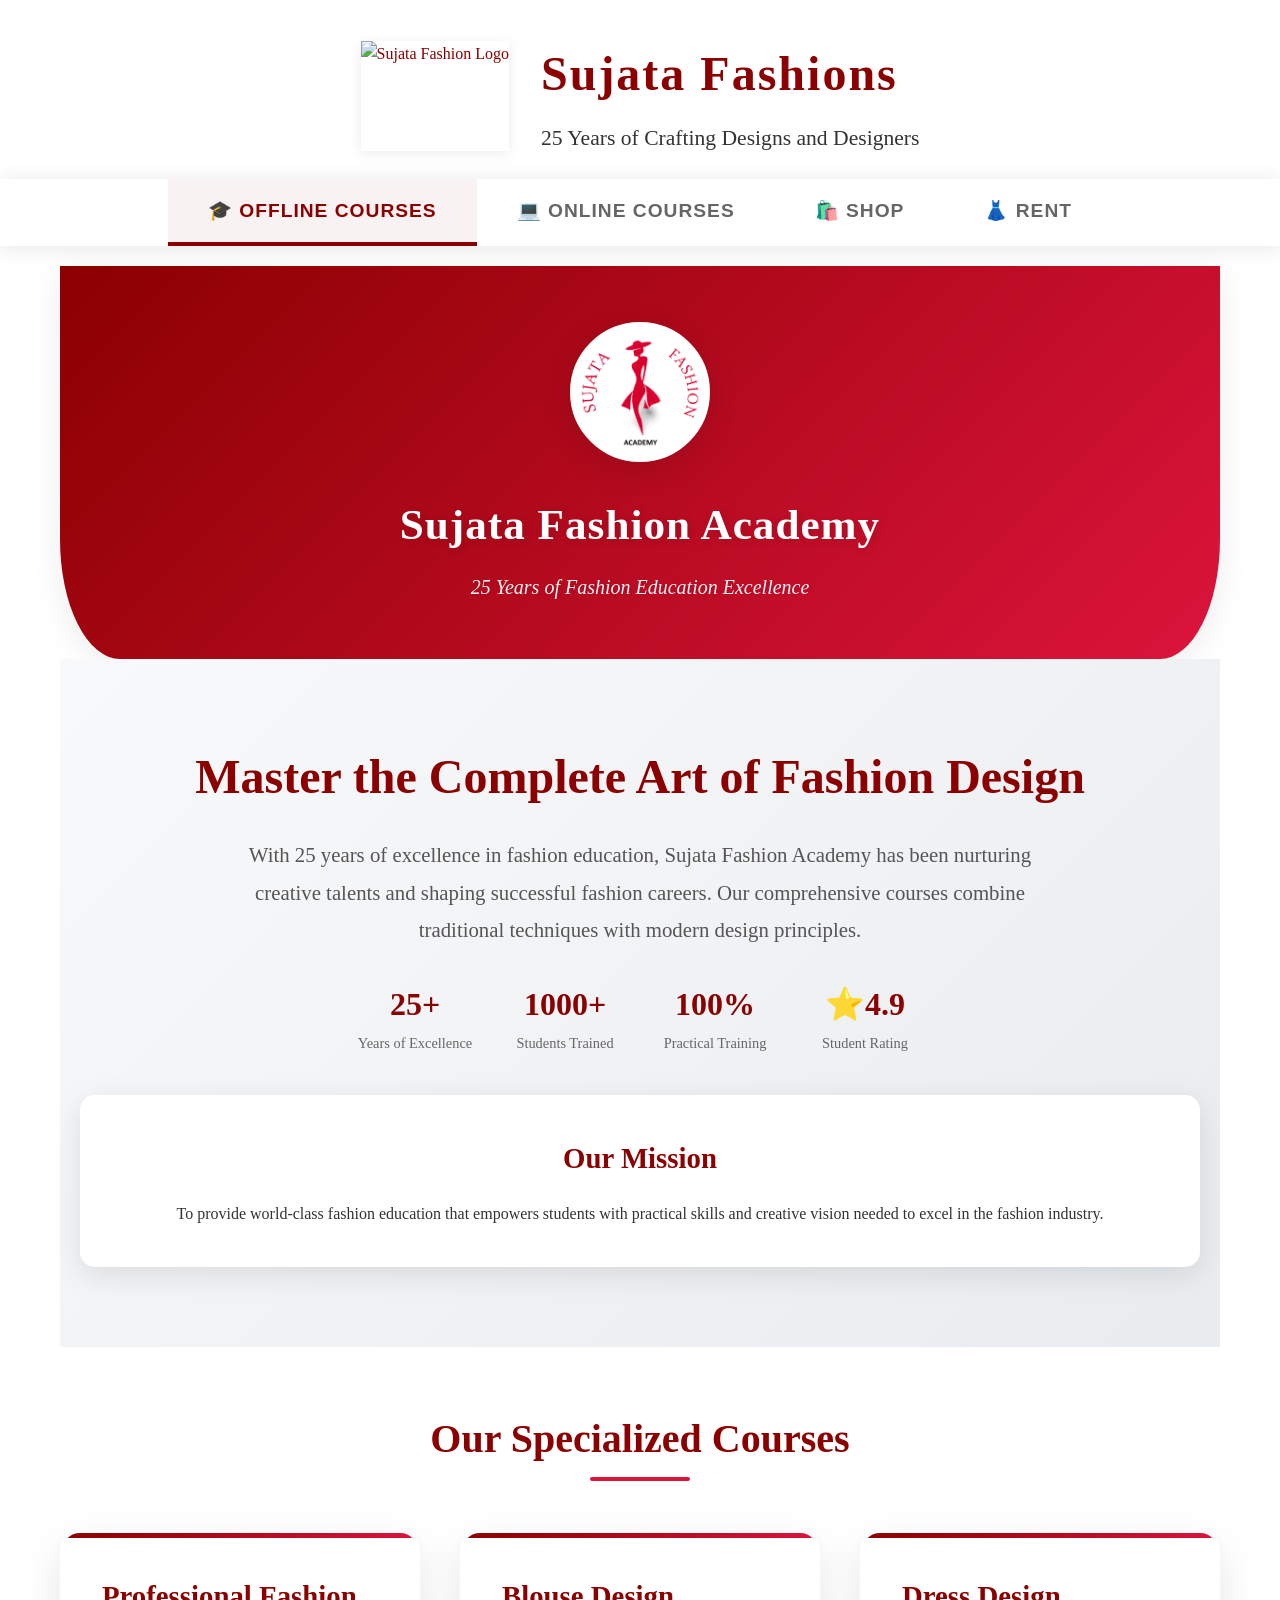
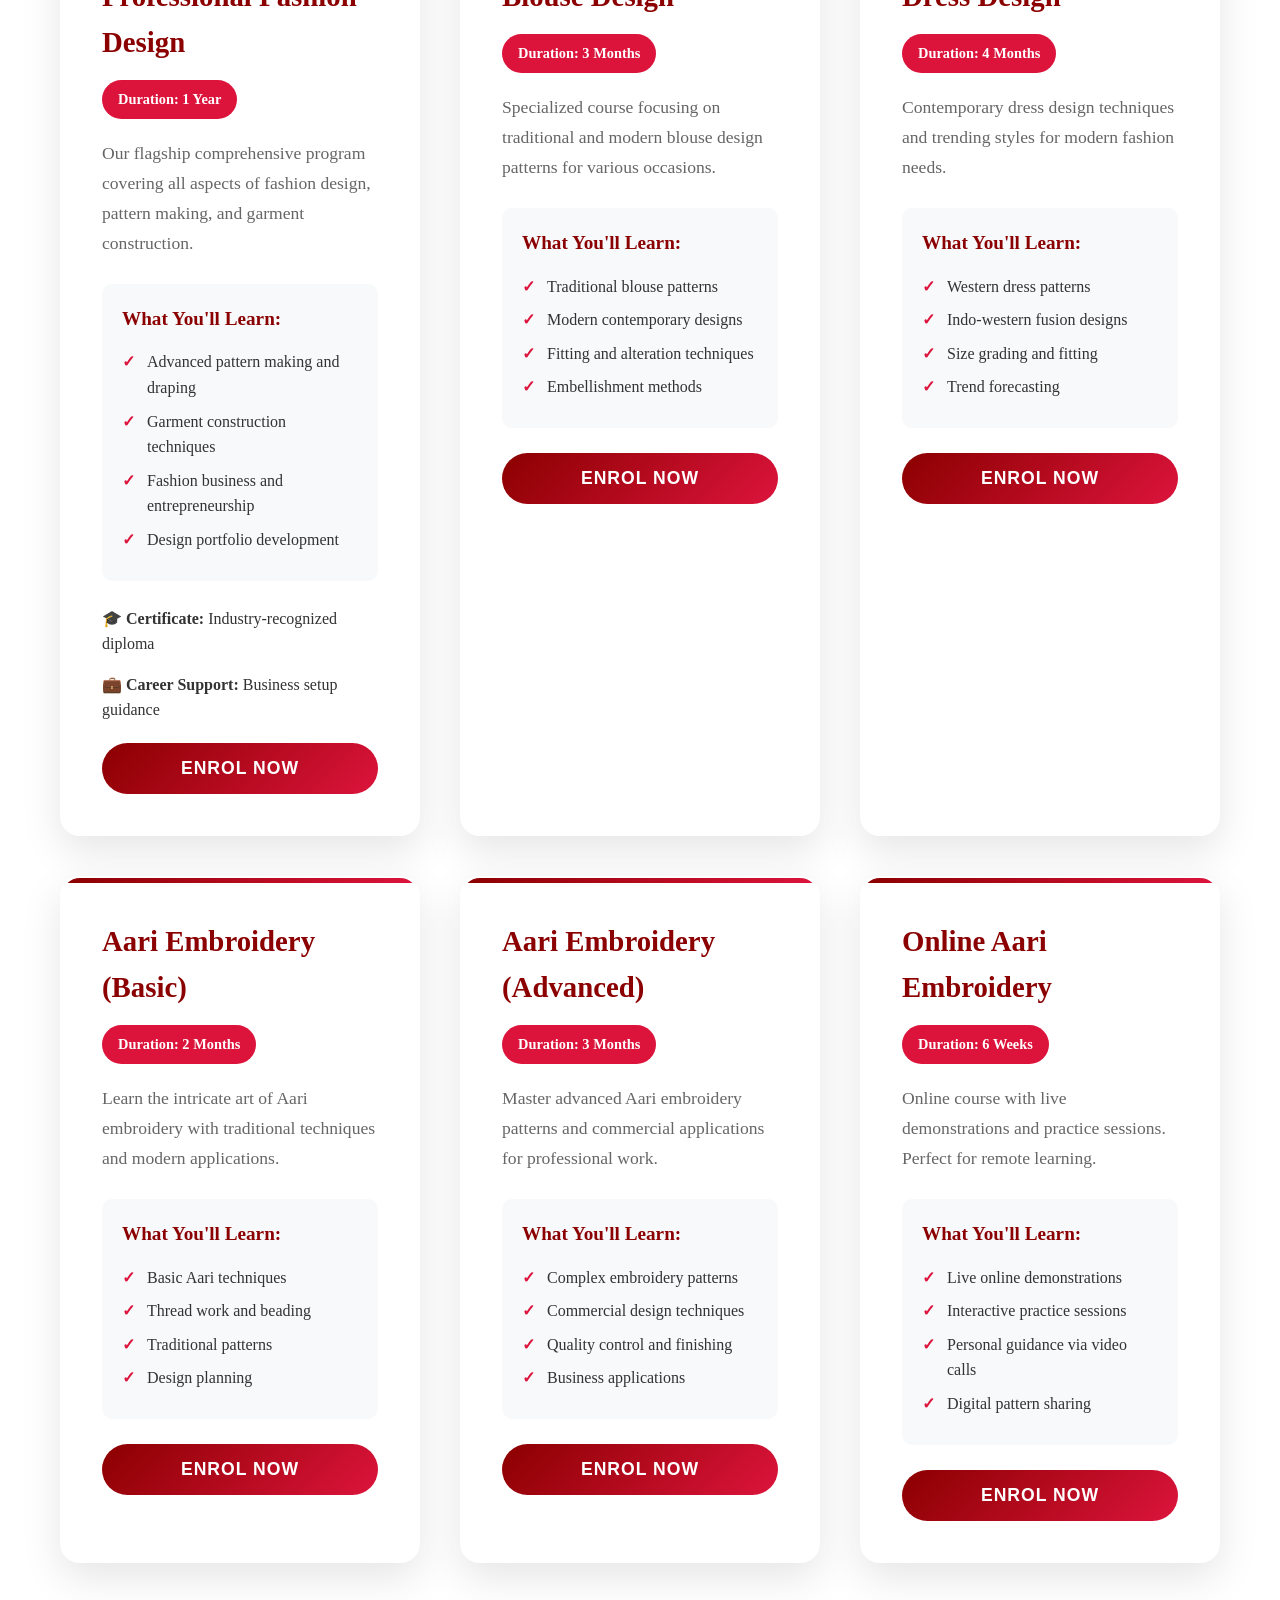
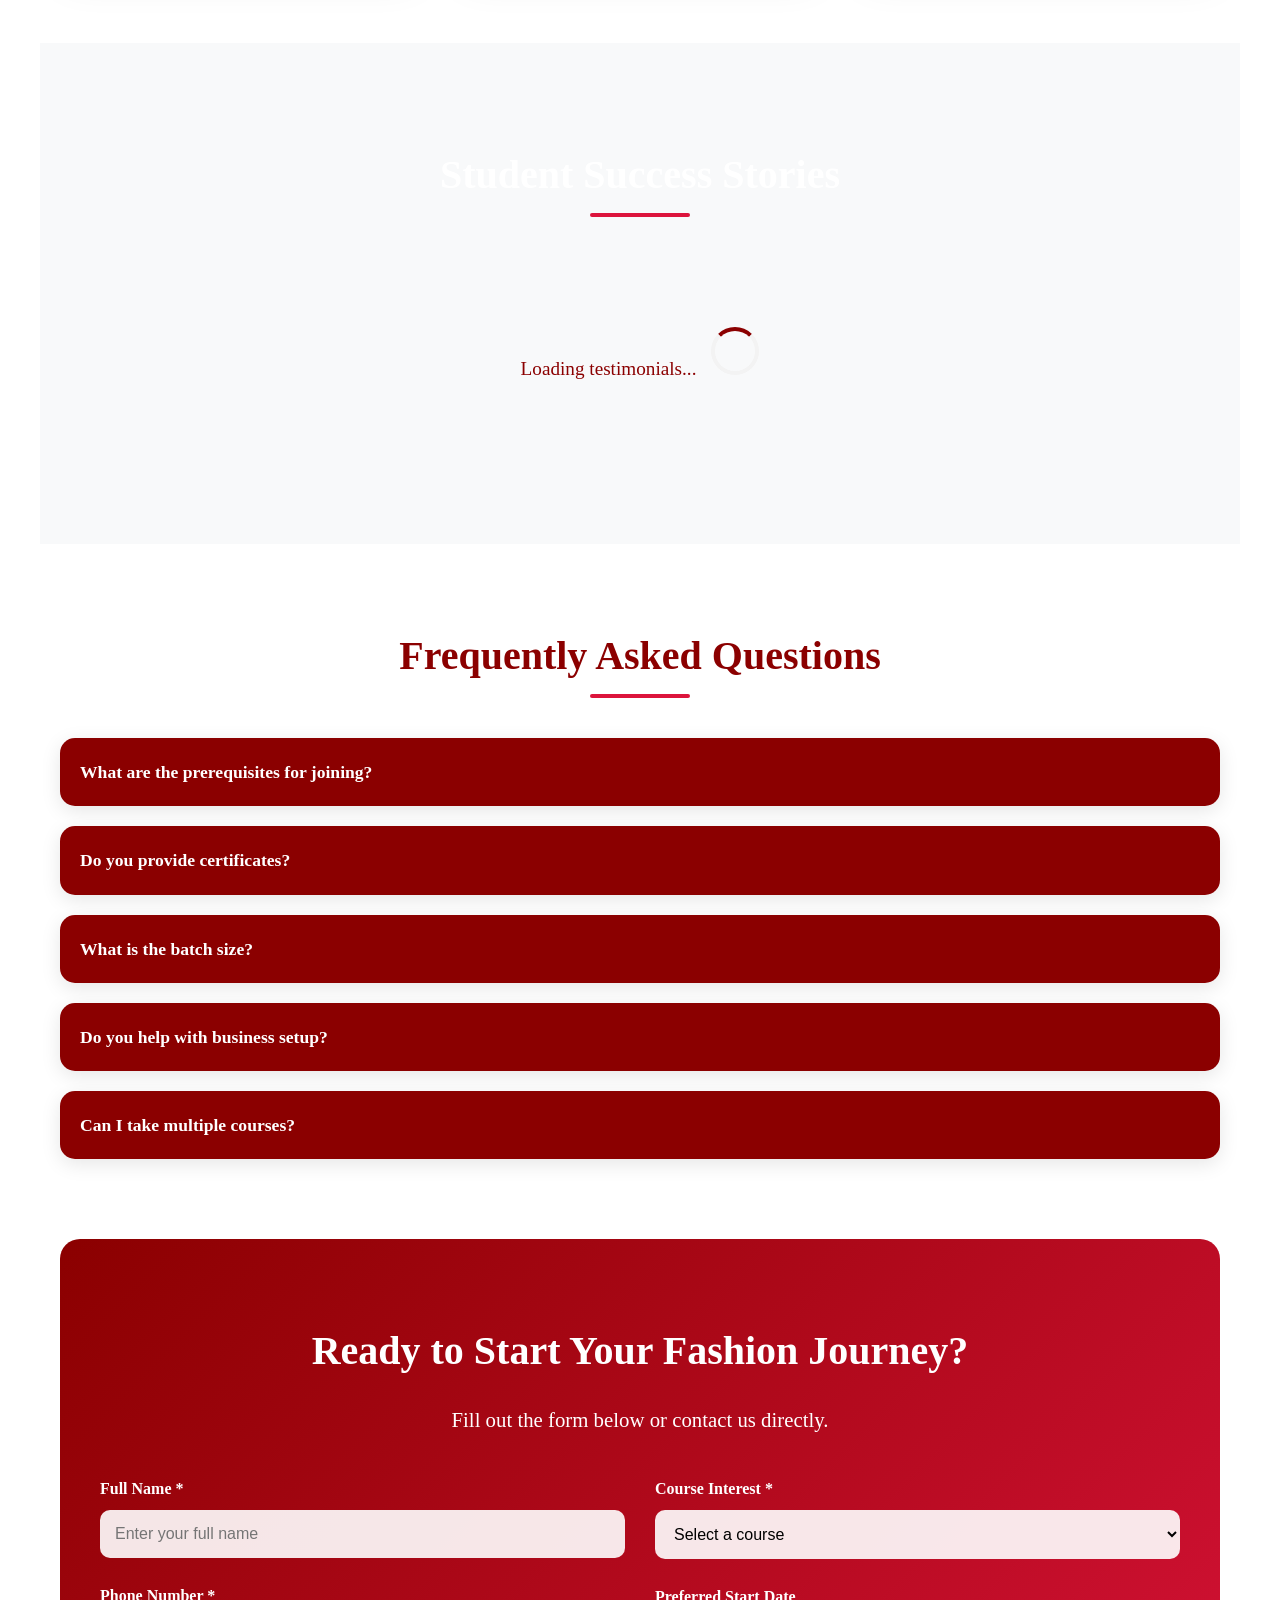
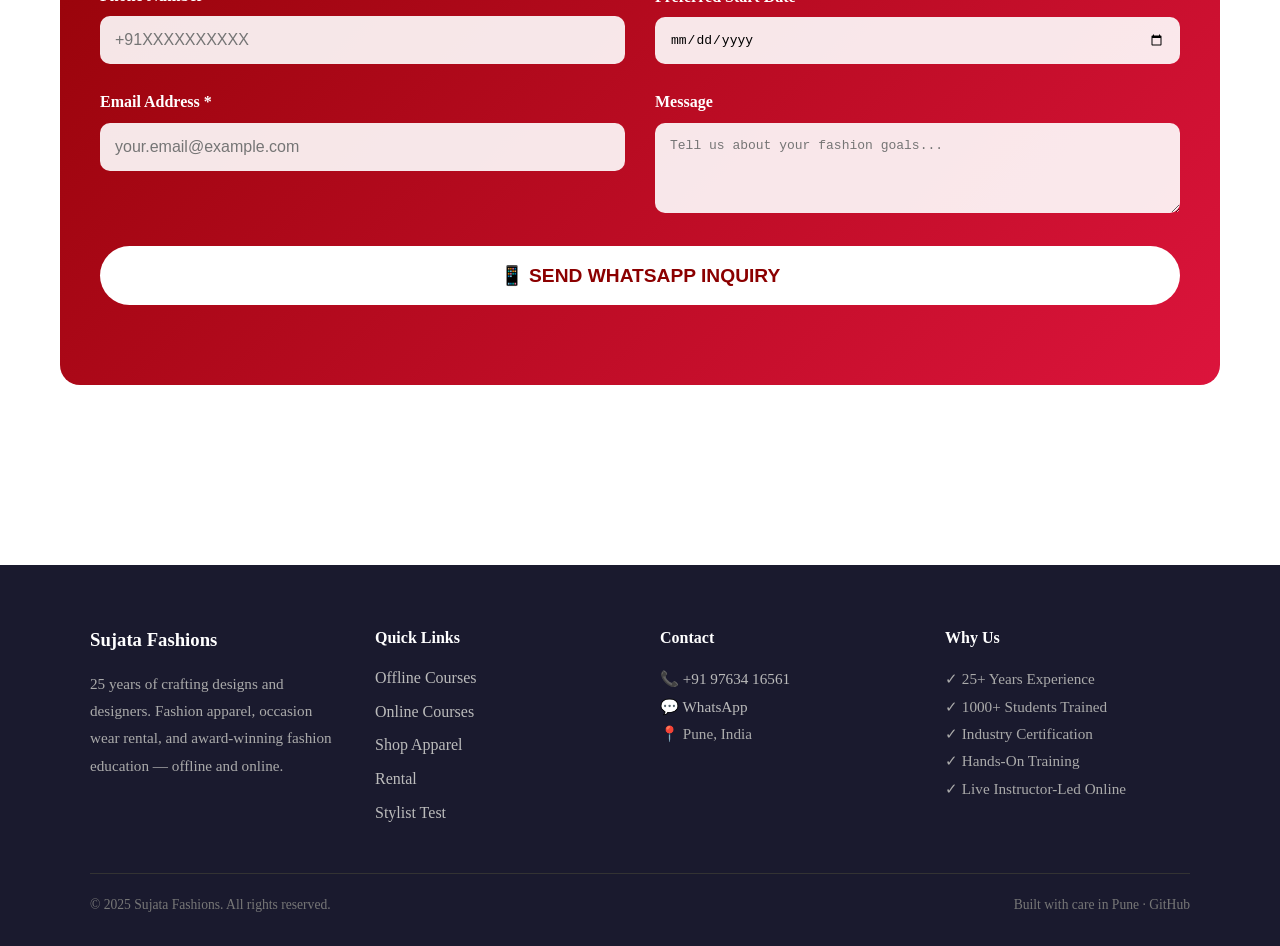
==== commit 94d8462c: "feat: site improvements — online courses, footer, SEO, trust signals, safety fixes Phase 1 — Safety " ====
--- a/index.html
+++ b/index.html
@@ -3,7 +3,18 @@
 <head>
     <meta charset="UTF-8">
     <meta name="viewport" content="width=device-width, initial-scale=1.0">
-    <title>Sujata Fashion Academy - Master Fashion Design</title>
+    <title>Sujata Fashions & Academy — Designer Wear, Rental, Fashion Courses</title>
+    <meta name="description" content="Sujata Fashions — 25 years of excellence in fashion apparel, rental, and fashion education. Shop designer wear, rent occasion wear, or enrol in offline & online fashion courses.">
+    <meta name="keywords" content="Sujata Fashions, fashion courses, fashion design, fashion academy, blouse design, aari embroidery, dress design, saree rental, designer wear, online fashion courses, Pune">
+    <meta property="og:title" content="Sujata Fashions — Designer Wear, Rental &amp; Fashion Academy">
+    <meta property="og:description" content="25 years of crafting designs and designers. Shop premium fashion, rent occasion wear, or master fashion design with offline &amp; online courses.">
+    <meta property="og:image" content="https://sujatafashion.in/assets/images/logo/logo.png">
+    <meta property="og:url" content="https://sujatafashion.in/">
+    <meta property="og:type" content="website">
+    <meta name="twitter:card" content="summary_large_image">
+    <link rel="canonical" href="https://sujatafashion.in/">
+    <link rel="icon" type="image/png" href="assets/images/logo/logo.png">
+    <link rel="apple-touch-icon" href="assets/images/logo/logo.png">
     <link rel="stylesheet" href="https://unpkg.com/aos@2.3.1/dist/aos.css">
     <link rel="stylesheet" href="css/main.css">
     <!-- Google reCAPTCHA Script -->
@@ -691,7 +702,8 @@
     <!-- Navigation -->
     <nav class="main-nav">
         <div class="nav-container">
-            <button class="nav-button active" onclick="switchTab('academy')">🎓 Academy</button>
+            <button class="nav-button active" onclick="switchTab('academy')">🎓 Offline Courses</button>
+            <button class="nav-button" onclick="switchTab('online')">💻 Online Courses</button>
             <button class="nav-button" onclick="switchTab('shop')">🛍️ Shop</button>
             <button class="nav-button" onclick="switchTab('rent')">👗 Rent</button>
         </div>
@@ -751,6 +763,24 @@
                 <p class="hero-description">
                     With 25 years of excellence in fashion education, Sujata Fashion Academy has been nurturing creative talents and shaping successful fashion careers. Our comprehensive courses combine traditional techniques with modern design principles.
                 </p>
+                <div class="trust-strip" style="display: flex; flex-wrap: wrap; justify-content: center; gap: 30px; margin-bottom: 30px;">
+                    <div style="text-align: center; min-width: 120px;">
+                        <span style="font-size: 2em; font-weight: bold; color: #8B0000; display: block;">25+</span>
+                        <span style="font-size: 0.9em; color: #666;">Years of Excellence</span>
+                    </div>
+                    <div style="text-align: center; min-width: 120px;">
+                        <span style="font-size: 2em; font-weight: bold; color: #8B0000; display: block;">1000+</span>
+                        <span style="font-size: 0.9em; color: #666;">Students Trained</span>
+                    </div>
+                    <div style="text-align: center; min-width: 120px;">
+                        <span style="font-size: 2em; font-weight: bold; color: #8B0000; display: block;">100%</span>
+                        <span style="font-size: 0.9em; color: #666;">Practical Training</span>
+                    </div>
+                    <div style="text-align: center; min-width: 120px;">
+                        <span style="font-size: 2em; font-weight: bold; color: #8B0000; display: block;">⭐4.9</span>
+                        <span style="font-size: 0.9em; color: #666;">Student Rating</span>
+                    </div>
+                </div>
                 <div class="mission-box">
                     <h3 style="color: #8B0000; margin-bottom: 20px; font-size: 1.8em;">Our Mission</h3>
                     <p>To provide world-class fashion education that empowers students with practical skills and creative vision needed to excel in the fashion industry.</p>
@@ -970,6 +1000,241 @@
             </section>
         </div>
 
+        <!-- Online Courses Content (New) -->
+        <div id="online-content" class="tab-content">
+            <section style="
+                background: linear-gradient(135deg, #1a5276 0%, #2e86c1 100%);
+                border-radius: 0 0 60px 60px/0 0 120px 120px;
+                color: #fff;
+                text-align: center;
+                padding: 56px 0 56px 0;
+                margin-bottom: 0;
+                box-shadow: 0 8px 32px rgba(0,0,0,0.08);
+                position: relative;
+            ">
+                <div style="
+                    display: flex;
+                    flex-direction: column;
+                    align-items: center;
+                    justify-content: center;
+                    max-width: 700px;
+                    margin: 0 auto;
+                ">
+                    <div style="
+                        width: 120px; height: 120px; border-radius: 50%;
+                        background: #fff; box-shadow: 0 8px 32px rgba(0,0,0,0.12);
+                        border: 6px solid #fff; object-fit: contain;
+                        margin-bottom: 28px; display: flex;
+                        align-items: center; justify-content: center;
+                        font-size: 4em;
+                    ">💻</div>
+                    <h1 style="
+                        font-size: 2.7em;
+                        font-weight: bold;
+                        margin-bottom: 12px;
+                        text-shadow: 2px 2px 8px rgba(0,0,0,0.12);
+                        letter-spacing: 1px;
+                        font-family: 'Georgia', serif;
+                    ">
+                        Sujata Fashion Academy — Online
+                    </h1>
+                    <p style="
+                        font-size: 1.25em;
+                        font-style: italic;
+                        opacity: 0.95;
+                        margin-bottom: 0;
+                        font-family: 'Georgia', serif;
+                        text-shadow: 1px 1px 4px rgba(0,0,0,0.08);
+                    ">
+                        Learn Fashion Design from Anywhere — Live Instructor-Led &amp; Self-Paced
+                    </p>
+                </div>
+            </section>
+
+            <!-- Hero / USP -->
+            <section class="hero-section" data-aos="fade-up">
+                <h2 class="hero-title">Your Fashion Classroom, Anywhere</h2>
+                <p class="hero-description">
+                    Sujata Fashion Academy brings 25 years of teaching excellence online.
+                    Whether you prefer live instructor-led sessions with real-time feedback
+                    or self-paced learning at your convenience, our online courses give you
+                    the same hands-on skills that have launched hundreds of fashion careers.
+                </p>
+                <div class="mission-box" style="display: grid; grid-template-columns: repeat(auto-fit, minmax(260px, 1fr)); gap: 30px; text-align: center;">
+                    <div>
+                        <span style="font-size: 3em;">👩‍🏫</span>
+                        <h3 style="color: #8B0000; margin: 15px 0 10px;">Live Instructor-Led</h3>
+                        <p>Real-time classes with personal guidance, Q&amp;A, and feedback — just like being in our classroom.</p>
+                    </div>
+                    <div>
+                        <span style="font-size: 3em;">⏱️</span>
+                        <h3 style="color: #8B0000; margin: 15px 0 10px;">Self-Paced</h3>
+                        <p>Pre-recorded lessons you can follow at your own speed. Revisit any module anytime.</p>
+                    </div>
+                    <div>
+                        <span style="font-size: 3em;">🎯</span>
+                        <h3 style="color: #8B0000; margin: 15px 0 10px;">Same Certificate</h3>
+                        <p>Earn the same industry-recognized completion certificate as our offline students.</p>
+                    </div>
+                </div>
+            </section>
+
+            <!-- Online Courses Grid -->
+            <section class="courses-section">
+                <h2 class="section-title" data-aos="fade-up">Online Courses</h2>
+                <div class="courses-grid">
+                    <!-- Online Aari Embroidery -->
+                    <div class="course-card" data-aos="fade-up" data-aos-delay="100">
+                        <span style="background: #1a5276; color: white; padding: 4px 12px; border-radius: 12px; font-size: 0.8em; display: inline-block; margin-bottom: 10px;">🗓️ Live Instructor-Led</span>
+                        <h3 class="course-title">Online Aari Embroidery</h3>
+                        <span class="course-duration">Duration: 6 Weeks</span>
+                        <p class="course-description">
+                            Live instructor-led sessions with real-time demonstrations. Perfect for remote learners who want personal guidance.
+                        </p>
+                        <div class="course-features">
+                            <h4>What You'll Learn:</h4>
+                            <ul>
+                                <li>Live online demonstrations every week</li>
+                                <li>Interactive practice with instructor feedback</li>
+                                <li>One-on-one video call guidance</li>
+                                <li>Digital pattern sharing &amp; resources</li>
+                                <li>Recorded session backups</li>
+                            </ul>
+                        </div>
+                        <button class="enrol-btn" onclick="inquireAboutCourse('Online Aari Embroidery', '6 Weeks')">Enquire Now</button>
+                    </div>
+
+                    <!-- Online Blouse Design -->
+                    <div class="course-card" data-aos="fade-up" data-aos-delay="200">
+                        <span style="background: #1a5276; color: white; padding: 4px 12px; border-radius: 12px; font-size: 0.8em; display: inline-block; margin-bottom: 10px;">🗓️ Live Instructor-Led</span>
+                        <h3 class="course-title">Online Blouse Design</h3>
+                        <span class="course-duration">Duration: 8 Weeks</span>
+                        <p class="course-description">
+                            Learn blouse designing from home with live classes. Covers traditional and contemporary patterns.
+                        </p>
+                        <div class="course-features">
+                            <h4>What You'll Learn:</h4>
+                            <ul>
+                                <li>Traditional blouse patterns live-demonstrated</li>
+                                <li>Modern designs &amp; custom fitting</li>
+                                <li>Live alteration technique demos</li>
+                                <li>Embellishment methods via video</li>
+                            </ul>
+                        </div>
+                        <button class="enrol-btn" onclick="inquireAboutCourse('Online Blouse Design', '8 Weeks')">Enquire Now</button>
+                    </div>
+
+                    <!-- Self-Paced Fashion Design Fundamentals -->
+                    <div class="course-card" data-aos="fade-up" data-aos-delay="300">
+                        <span style="background: #2e86c1; color: white; padding: 4px 12px; border-radius: 12px; font-size: 0.8em; display: inline-block; margin-bottom: 10px;">📹 Self-Paced</span>
+                        <h3 class="course-title">Fashion Design Fundamentals (Self-Paced)</h3>
+                        <span class="course-duration">Duration: Flexible</span>
+                        <p class="course-description">
+                            Pre-recorded video modules covering the essentials of fashion design. Start anytime, learn at your own pace.
+                        </p>
+                        <div class="course-features">
+                            <h4>What You'll Learn:</h4>
+                            <ul>
+                                <li>Fashion sketching &amp; illustration basics</li>
+                                <li>Fabric identification &amp; selection</li>
+                                <li>Pattern making fundamentals</li>
+                                <li>Garment construction overview</li>
+                                <li>Downloadable resources &amp; guides</li>
+                            </ul>
+                        </div>
+                        <button class="enrol-btn" onclick="inquireAboutCourse('Fashion Design Fundamentals (Self-Paced)', 'Flexible')">Enquire Now</button>
+                    </div>
+
+                    <!-- Self-Paced Aari Embroidery -->
+                    <div class="course-card" data-aos="fade-up" data-aos-delay="400">
+                        <span style="background: #2e86c1; color: white; padding: 4px 12px; border-radius: 12px; font-size: 0.8em; display: inline-block; margin-bottom: 10px;">📹 Self-Paced</span>
+                        <h3 class="course-title">Aari Embroidery (Self-Paced)</h3>
+                        <span class="course-duration">Duration: Flexible</span>
+                        <p class="course-description">
+                            Recorded step-by-step Aari embroidery lessons you can follow anytime, from anywhere.
+                        </p>
+                        <div class="course-features">
+                            <h4>What You'll Learn:</h4>
+                            <ul>
+                                <li>Basic to advanced Aari stitches on video</li>
+                                <li>Thread work &amp; beading techniques</li>
+                                <li>Pattern tracing &amp; planning</li>
+                                <li>Commercial design applications</li>
+                            </ul>
+                        </div>
+                        <button class="enrol-btn" onclick="inquireAboutCourse('Aari Embroidery (Self-Paced)', 'Flexible')">Enquire Now</button>
+                    </div>
+                </div>
+            </section>
+
+            <!-- Why Choose Online at SFA -->
+            <section style="background: #f8f9fa; padding: 60px 20px; margin: 60px 0; border-radius: 20px;" data-aos="fade-up">
+                <h2 class="section-title">Why Choose Online with Sujata Fashion Academy?</h2>
+                <div style="display: grid; grid-template-columns: repeat(auto-fit, minmax(250px, 1fr)); gap: 30px; margin-top: 40px; max-width: 1000px; margin-left: auto; margin-right: auto;">
+                    <div style="background: white; padding: 30px; border-radius: 15px; box-shadow: 0 5px 20px rgba(0,0,0,0.08); text-align: center;">
+                        <span style="font-size: 2.5em;">🎓</span>
+                        <h4 style="color: #8B0000; margin: 15px 0 10px;">Same Faculty</h4>
+                        <p style="color: #666;">Learn from the same experienced instructors who teach our offline courses.</p>
+                    </div>
+                    <div style="background: white; padding: 30px; border-radius: 15px; box-shadow: 0 5px 20px rgba(0,0,0,0.08); text-align: center;">
+                        <span style="font-size: 2.5em;">🔄</span>
+                        <h4 style="color: #8B0000; margin: 15px 0 10px;">Flexible Scheduling</h4>
+                        <p style="color: #666;">Choose batch timings that suit your routine. Self-paced? No deadlines.</p>
+                    </div>
+                    <div style="background: white; padding: 30px; border-radius: 15px; box-shadow: 0 5px 20px rgba(0,0,0,0.08); text-align: center;">
+                        <span style="font-size: 2.5em;">🤝</span>
+                        <h4 style="color: #8B0000; margin: 15px 0 10px;">Community Access</h4>
+                        <p style="color: #666;">Join our student community group for peer support and alumni networking.</p>
+                    </div>
+                    <div style="background: white; padding: 30px; border-radius: 15px; box-shadow: 0 5px 20px rgba(0,0,0,0.08); text-align: center;">
+                        <span style="font-size: 2.5em;">📜</span>
+                        <h4 style="color: #8B0000; margin: 15px 0 10px;">Certification</h4>
+                        <p style="color: #666;">Get the same industry-recognized certificate as our classroom students.</p>
+                    </div>
+                </div>
+            </section>
+
+            <!-- Online FAQ -->
+            <section class="faq-section">
+                <h2 class="section-title" data-aos="fade-up">Online Course FAQ</h2>
+                <div class="faq-grid" data-aos="fade-up">
+                    <div class="faq-item">
+                        <div class="faq-question" onclick="toggleFAQ(this)">How do live online sessions work?</div>
+                        <div class="faq-answer">Live sessions are conducted via video call. You can see the instructor's demonstrations in real-time, ask questions, and get instant feedback. Sessions are also recorded so you can review them later.</div>
+                    </div>
+                    <div class="faq-item">
+                        <div class="faq-question" onclick="toggleFAQ(this)">What equipment do I need for online courses?</div>
+                        <div class="faq-answer">A smartphone or laptop with internet connectivity is sufficient. For embroidery courses, you'll need basic Aari tools which we can help you source locally.</div>
+                    </div>
+                    <div class="faq-item">
+                        <div class="faq-question" onclick="toggleFAQ(this)">Can I switch from self-paced to instructor-led?</div>
+                        <div class="faq-answer">Yes, you can upgrade at any time. The fee difference is adjusted pro-rata based on your progress.</div>
+                    </div>
+                    <div class="faq-item">
+                        <div class="faq-question" onclick="toggleFAQ(this)">Do online students get the same certificate as offline?</div>
+                        <div class="faq-answer">Yes. The Sujata Fashion Academy certificate is awarded to all students who complete the course requirements, regardless of mode of study.</div>
+                    </div>
+                    <div class="faq-item">
+                        <div class="faq-question" onclick="toggleFAQ(this)">Is there a trial class available?</div>
+                        <div class="faq-answer">Yes, we offer a free trial session for all online courses. Contact us via WhatsApp to schedule yours.</div>
+                    </div>
+                </div>
+            </section>
+
+            <!-- Online Contact -->
+            <section class="contact-section" data-aos="fade-up" style="background: linear-gradient(135deg, #1a5276, #2e86c1);">
+                <h2 style="text-align: center; font-size: 2.5em; margin-bottom: 20px;">Start Learning Online Today</h2>
+                <p style="text-align: center; font-size: 1.3em; margin-bottom: 30px;">Fill the form or message us on WhatsApp to get started.</p>
+                <div style="text-align: center;">
+                    <a href="https://wa.me/919763416561?text=Hi!%20I'm%20interested%20in%20online%20fashion%20courses%20at%20Sujata%20Fashion%20Academy.%20Please%20share%20details."
+                       target="_blank"
+                       style="display: inline-block; background: #25D366; color: white; padding: 18px 50px; border-radius: 50px; font-size: 1.2em; font-weight: bold; text-decoration: none; text-transform: uppercase; letter-spacing: 1px; transition: all 0.3s ease;">
+                        💬 Enquire on WhatsApp
+                    </a>
+                </div>
+            </section>
+        </div>
+
         <!-- Shop Content -->
         <div id="shop-content" class="tab-content">
             <section data-aos="fade-up">
@@ -1003,7 +1268,9 @@
         });
 
         // Google Sheets API Configuration
-        const API_KEY = 'AIzaSyAWWpa4xPGR8aBWKqSq0oKOp6a0XELijh0';
+        // IMPORTANT: Replace with your actual Google Sheets API key
+        // Get one at https://console.cloud.google.com/apis/credentials
+        const API_KEY = 'YOUR_GOOGLE_SHEETS_API_KEY';
         const SPREADSHEET_ID = '1JT5j6xifWkRcaeZIDzQjhB1RArzFEyqxSLQxnAObfms';
         const WHATSAPP_NUMBER = '+919763416561';
 
@@ -1020,8 +1287,10 @@
         function switchTab(tab) {
             document.querySelectorAll('.nav-button').forEach(btn => {
                 btn.classList.remove('active');
+                if (btn.getAttribute('onclick') && btn.getAttribute('onclick').includes(`'${tab}'`)) {
+                    btn.classList.add('active');
+                }
             });
-            event.target.classList.add('active');
             
             document.querySelectorAll('.tab-content').forEach(content => {
                 content.classList.remove('active');
@@ -1112,6 +1381,14 @@
             const currentSrc = iframe.src;
             iframe.src = currentSrc.replace('mute=1', 'mute=0');
             btn.style.display = 'none';
+        }
+
+        // Inquire About Course (Online / Offline)
+        function inquireAboutCourse(courseName, duration) {
+            const message = encodeURIComponent(
+                `Hi! I'm interested in the ${courseName} (${duration}) at Sujata Fashion Academy. Please share more details about fees, schedule, and how to enrol.`
+            );
+            window.open(`https://wa.me/919763416561?text=${message}`, '_blank');
         }
 
         // FAQ Toggle
@@ -1456,5 +1733,88 @@
             });
         }
     </script>
+
+    <!-- Footer -->
+    <footer style="
+        background: #1a1a2e;
+        color: #ccc;
+        padding: 60px 20px 30px;
+        margin-top: 80px;
+    ">
+        <div style="
+            max-width: 1100px;
+            margin: 0 auto;
+        ">
+            <div style="
+                display: grid;
+                grid-template-columns: repeat(auto-fit, minmax(220px, 1fr));
+                gap: 40px;
+                margin-bottom: 40px;
+            ">
+                <!-- Brand -->
+                <div>
+                    <h3 style="color: #fff; margin-bottom: 15px; font-family: 'Georgia', serif;">Sujata Fashions</h3>
+                    <p style="line-height: 1.8; font-size: 0.95em; color: #aaa;">
+                        25 years of crafting designs and designers.
+                        Fashion apparel, occasion wear rental, and
+                        award-winning fashion education — offline and online.
+                    </p>
+                </div>
+
+                <!-- Quick Links -->
+                <div>
+                    <h4 style="color: #fff; margin-bottom: 15px; font-size: 1em;">Quick Links</h4>
+                    <ul style="list-style: none; padding: 0; margin: 0;">
+                        <li style="margin-bottom: 8px;"><a href="/" style="color: #bbb; text-decoration: none;" onclick="switchTab('academy'); event.preventDefault();">Offline Courses</a></li>
+                        <li style="margin-bottom: 8px;"><a href="/" style="color: #bbb; text-decoration: none;" onclick="switchTab('online'); event.preventDefault();">Online Courses</a></li>
+                        <li style="margin-bottom: 8px;"><a href="/" style="color: #bbb; text-decoration: none;" onclick="switchTab('shop'); event.preventDefault();">Shop Apparel</a></li>
+                        <li style="margin-bottom: 8px;"><a href="/" style="color: #bbb; text-decoration: none;" onclick="switchTab('rent'); event.preventDefault();">Rental</a></li>
+                        <li style="margin-bottom: 8px;"><a href="stylist-test.html" style="color: #bbb; text-decoration: none;">Stylist Test</a></li>
+                    </ul>
+                </div>
+
+                <!-- Contact -->
+                <div>
+                    <h4 style="color: #fff; margin-bottom: 15px; font-size: 1em;">Contact</h4>
+                    <p style="line-height: 1.8; font-size: 0.95em; color: #aaa;">
+                        📞 <a href="tel:+919763416561" style="color: #bbb; text-decoration: none;">+91 97634 16561</a><br>
+                        💬 <a href="https://wa.me/919763416561" target="_blank" style="color: #bbb; text-decoration: none;">WhatsApp</a><br>
+                        📍 Pune, India
+                    </p>
+                </div>
+
+                <!-- Trust Badges -->
+                <div>
+                    <h4 style="color: #fff; margin-bottom: 15px; font-size: 1em;">Why Us</h4>
+                    <p style="line-height: 1.8; font-size: 0.95em; color: #aaa;">
+                        ✓ 25+ Years Experience<br>
+                        ✓ 1000+ Students Trained<br>
+                        ✓ Industry Certification<br>
+                        ✓ Hands-On Training<br>
+                        ✓ Live Instructor-Led Online
+                    </p>
+                </div>
+            </div>
+
+            <!-- Bottom bar -->
+            <div style="
+                border-top: 1px solid #333;
+                padding-top: 20px;
+                display: flex;
+                flex-wrap: wrap;
+                justify-content: space-between;
+                align-items: center;
+                gap: 10px;
+                font-size: 0.85em;
+                color: #777;
+            ">
+                <span>&copy; 2025 Sujata Fashions. All rights reserved.</span>
+                <span>
+                    Built with care in Pune &middot;
+                    <a href="https://github.com/ccoolavi/sujatafashion.github.io" target="_blank" style="color: #777; text-decoration: none;">GitHub</a>
+                </span>
+            </div>
+        </div>
+    </footer>
 </body>
 </html>
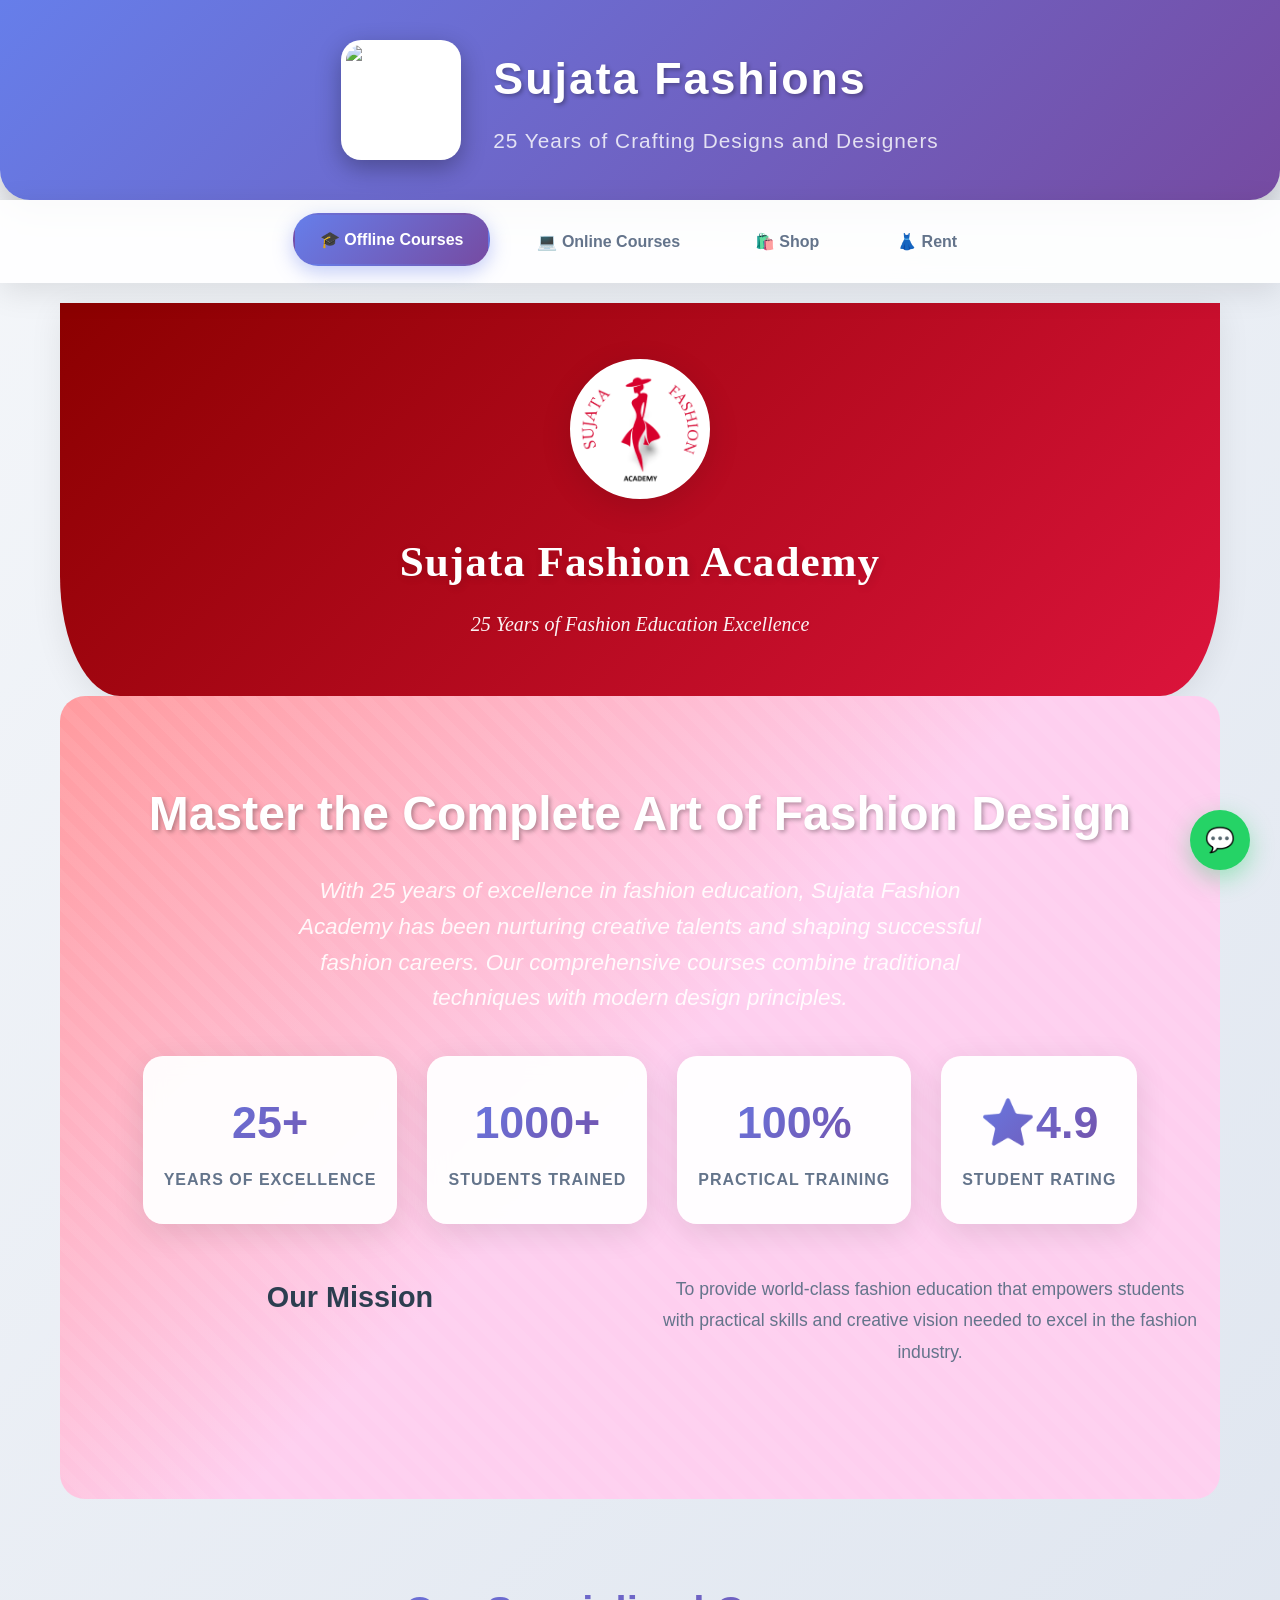
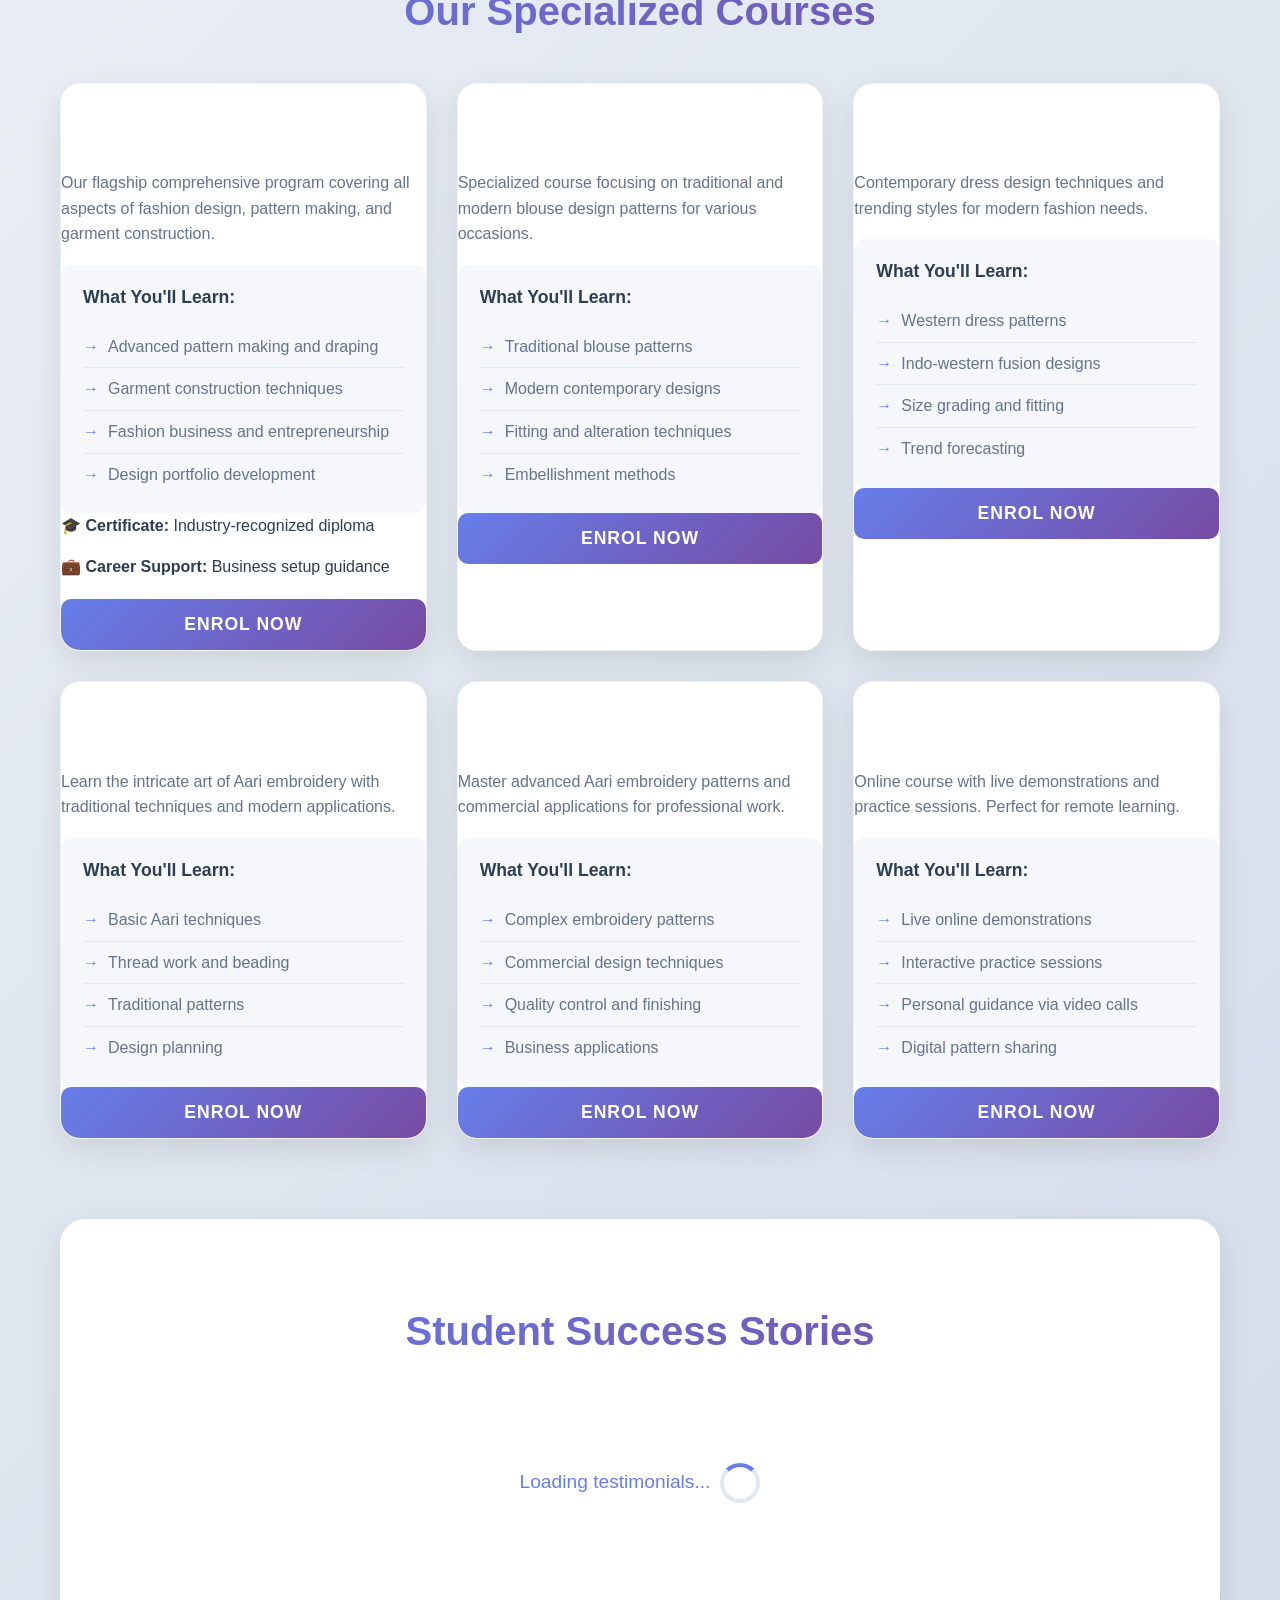
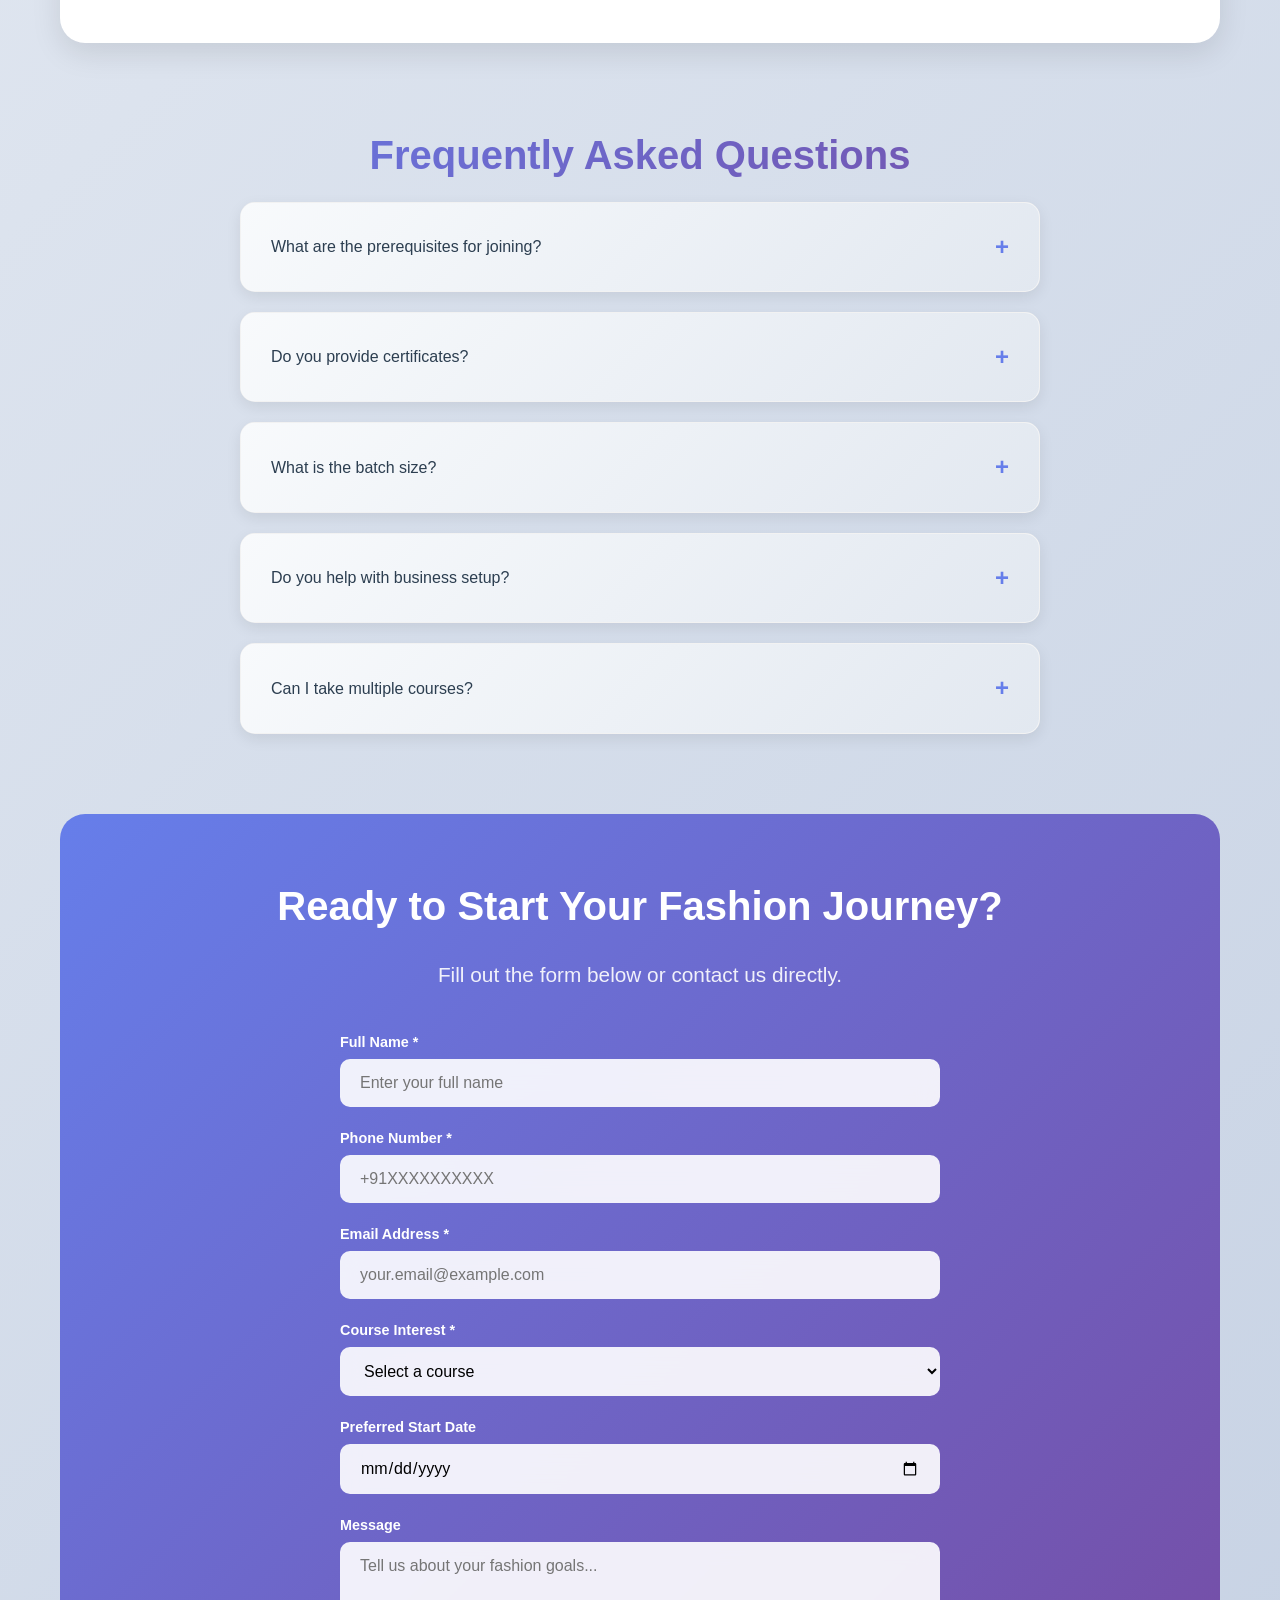
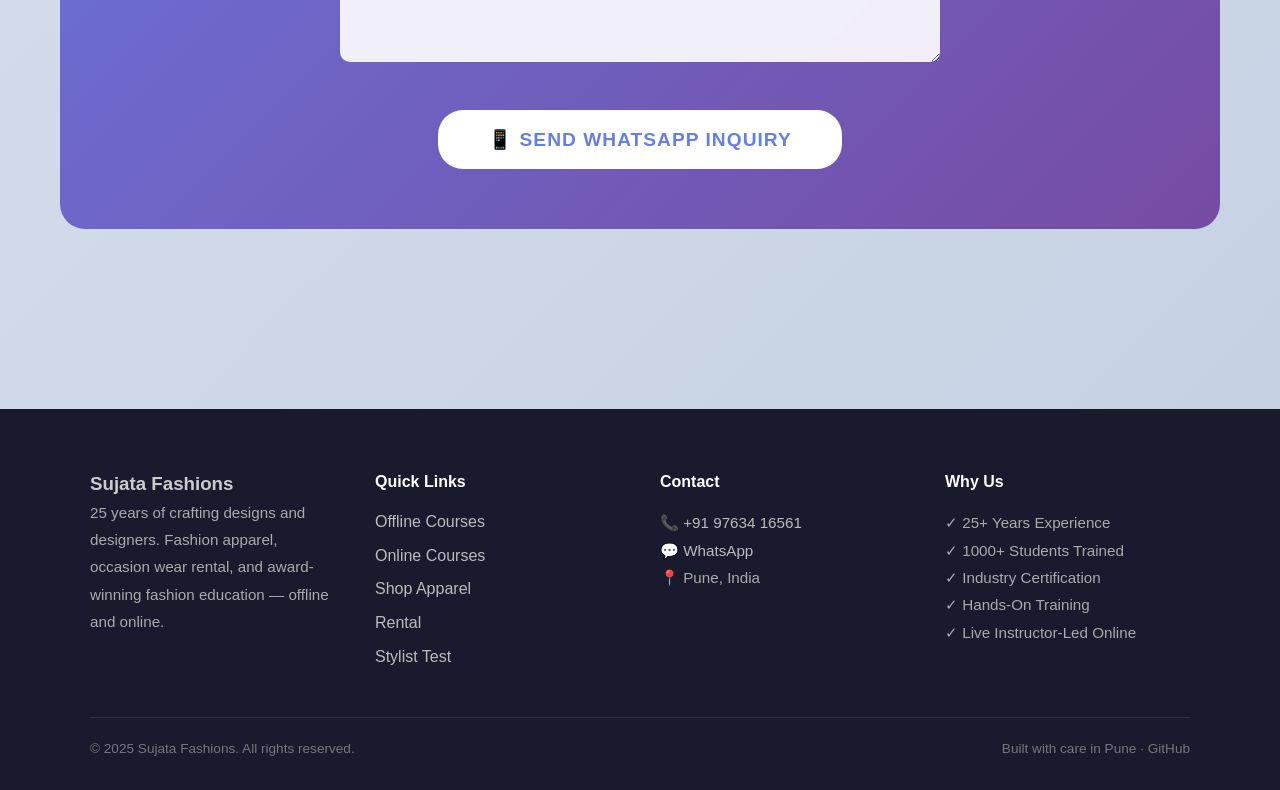
==== commit e0cdd2d4: "Merge best of sujatafashion.in + I1site: modern CSS redesign, Online Courses tab, footer, trust stri" ====
--- a/index.html
+++ b/index.html
@@ -19,671 +19,6 @@
     <link rel="stylesheet" href="css/main.css">
     <!-- Google reCAPTCHA Script -->
     <script src="https://www.google.com/recaptcha/api.js" async defer></script>
-    <style>
-        * {
-            margin: 0;
-            padding: 0;
-            box-sizing: border-box;
-        }
-
-        body {
-            font-family: 'Georgia', 'Times New Roman', serif;
-            line-height: 1.6;
-            color: #333;
-            background-color: #fff;
-        }
-
-        /* Main Header */
-        .main-header {
-            background: #fff; /* Changed to match logo background */
-            color: #8B0000;
-            padding: 36px 0 24px 0;
-            text-align: center;
-            margin-bottom: 0;
-        }
-
-        .main-header-logo {
-            height: 110px;
-            width: auto;
-            border-radius: 0;
-            background: #fff;
-            box-shadow: 0 2px 12px rgba(0,0,0,0.08);
-            object-fit: contain;
-        }
-
-        .main-header-title {
-            font-size: 3em;
-            font-weight: bold;
-            margin: 0;
-            color: #8B0000;
-            letter-spacing: 2px;
-            text-shadow: none;
-        }
-
-        .main-header-tagline {
-            font-size: 1.35em;
-            margin: 8px 0 0 0;
-            color: #333;
-            font-weight: 500;
-        }
-
-        /* Academy Logo & Header */
-        .academy-header {
-            text-align: center;
-            padding: 0;
-            background: none;
-            color: inherit;
-            position: relative;
-            overflow: visible;
-            z-index: 1; /* Ensure above other elements */
-        }
-
-        .academy-intro-circle {
-            background: linear-gradient(135deg, #8B0000 0%, #DC143C 100%);
-            color: white;
-            border-radius: 0 0 60px 60px/0 0 120px 120px;
-            padding: 60px 20px 60px 20px;
-            margin-bottom: 0;
-            text-align: center;
-            position: relative;
-            z-index: 2;
-            display: flex;
-            flex-direction: column;
-            align-items: center;
-            justify-content: flex-start;
-        }
-
-        .academy-logo {
-            width: 150px;
-            height: 150px;
-            margin-bottom: 20px;
-            border-radius: 50%;
-            box-shadow: 0 8px 32px rgba(0,0,0,0.3);
-            background: #fff;
-            object-fit: cover;
-            display: block;
-            position: relative;
-            z-index: 3;
-            border: 8px solid #fff;
-            /* Fix image overlap by adding overflow hidden and centering */
-            overflow: hidden;
-        }
-
-        .academy-title {
-            font-size: 3.5em;
-            font-weight: bold;
-            margin-bottom: 10px;
-            text-shadow: 2px 2px 4px rgba(0,0,0,0.5);
-        }
-
-        .academy-subtitle {
-            font-size: 1.5em;
-            opacity: 0.9;
-            font-style: italic;
-        }
-
-        /* Navigation */
-        .main-nav {
-            background: #fff;
-            box-shadow: 0 2px 20px rgba(0,0,0,0.1);
-            position: sticky;
-            top: 0;
-            z-index: 1000;
-        }
-
-        .nav-container {
-            max-width: 1200px;
-            margin: 0 auto;
-            display: flex;
-            justify-content: center;
-            padding: 0 20px;
-        }
-
-        .nav-button {
-            padding: 20px 40px;
-            background: none;
-            border: none;
-            font-size: 1.2em;
-            font-weight: bold;
-            color: #666;
-            cursor: pointer;
-            border-bottom: 4px solid transparent;
-            transition: all 0.3s ease;
-            text-transform: uppercase;
-            letter-spacing: 1px;
-        }
-
-        .nav-button.active {
-            color: #8B0000;
-            border-bottom-color: #8B0000;
-            background: rgba(139, 0, 0, 0.05);
-        }
-
-        .nav-button:hover {
-            color: #8B0000;
-            background: rgba(139, 0, 0, 0.1);
-        }
-
-        /* Container */
-        .container {
-            max-width: 1200px;
-            margin: 0 auto;
-            padding: 20px;
-        }
-
-        /* Tab Content */
-        .tab-content {
-            display: none;
-            animation: fadeIn 0.5s ease-in;
-        }
-
-        .tab-content.active {
-            display: block;
-        }
-
-        @keyframes fadeIn {
-            from { opacity: 0; transform: translateY(20px); }
-            to { opacity: 1; transform: translateY(0); }
-        }
-
-        /* Academy Section Styles */
-        .hero-section {
-            text-align: center;
-            padding: 80px 20px;
-            background: linear-gradient(135deg, #f8f9fa 0%, #e9ecef 100%);
-            margin-bottom: 60px;
-        }
-
-        .hero-title {
-            font-size: 3em;
-            margin-bottom: 20px;
-            color: #8B0000;
-            font-weight: bold;
-        }
-
-        .hero-description {
-            font-size: 1.3em;
-            max-width: 800px;
-            margin: 0 auto 30px;
-            color: #555;
-            line-height: 1.8;
-        }
-
-        .mission-box {
-            background: white;
-            padding: 40px;
-            border-radius: 15px;
-            box-shadow: 0 8px 30px rgba(0,0,0,0.1);
-            margin-top: 40px;
-        }
-
-        /* Courses Section */
-        .courses-section {
-            margin-bottom: 80px;
-        }
-
-        .section-title {
-            text-align: center;
-            font-size: 2.5em;
-            margin-bottom: 50px;
-            color: #8B0000;
-            position: relative;
-        }
-
-        .section-title::after {
-            content: '';
-            position: absolute;
-            bottom: -10px;
-            left: 50%;
-            transform: translateX(-50%);
-            width: 100px;
-            height: 4px;
-            background: #DC143C;
-            border-radius: 2px;
-        }
-
-        .courses-grid {
-            display: grid;
-            grid-template-columns: repeat(auto-fit, minmax(350px, 1fr));
-            gap: 40px;
-            margin-top: 60px;
-        }
-
-        .course-card {
-            background: white;
-            border-radius: 20px;
-            padding: 40px;
-            box-shadow: 0 15px 40px rgba(0,0,0,0.1);
-            transition: all 0.3s ease;
-            border: 2px solid transparent;
-            position: relative;
-            overflow: hidden;
-        }
-
-        .course-card::before {
-            content: '';
-            position: absolute;
-            top: 0;
-            left: 0;
-            right: 0;
-            height: 5px;
-            background: linear-gradient(90deg, #8B0000, #DC143C);
-        }
-
-        .course-card:hover {
-            transform: translateY(-10px);
-            box-shadow: 0 25px 50px rgba(139, 0, 0, 0.2);
-            border-color: #DC143C;
-        }
-
-        .course-title {
-            font-size: 1.8em;
-            margin-bottom: 15px;
-            color: #8B0000;
-            font-weight: bold;
-        }
-
-        .course-duration {
-            background: #DC143C;
-            color: white;
-            padding: 8px 16px;
-            border-radius: 25px;
-            font-size: 0.9em;
-            display: inline-block;
-            margin-bottom: 20px;
-            font-weight: bold;
-        }
-
-        .course-description {
-            font-size: 1.1em;
-            color: #666;
-            margin-bottom: 25px;
-            line-height: 1.7;
-        }
-
-        .course-features {
-            background: #f8f9fa;
-            padding: 20px;
-            border-radius: 10px;
-            margin-bottom: 25px;
-        }
-
-        .course-features h4 {
-            color: #8B0000;
-            margin-bottom: 15px;
-            font-size: 1.2em;
-        }
-
-        .course-features ul {
-            list-style: none;
-        }
-
-        .course-features li {
-            margin-bottom: 8px;
-            position: relative;
-            padding-left: 25px;
-        }
-
-        .course-features li::before {
-            content: '✓';
-            position: absolute;
-            left: 0;
-            color: #DC143C;
-            font-weight: bold;
-        }
-
-        .enrol-btn {
-            background: linear-gradient(135deg, #8B0000, #DC143C);
-            color: white;
-            border: none;
-            padding: 15px 40px;
-            border-radius: 50px;
-            font-size: 1.1em;
-            font-weight: bold;
-            cursor: pointer;
-            width: 100%;
-            transition: all 0.3s ease;
-            text-transform: uppercase;
-            letter-spacing: 1px;
-        }
-
-        .enrol-btn:hover {
-            transform: translateY(-2px);
-            box-shadow: 0 8px 20px rgba(139, 0, 0, 0.3);
-        }
-
-        /* Testimonials Section */
-        .testimonials-section {
-            background: #f8f9fa;
-            padding: 80px 20px;
-            margin: 80px -20px;
-        }
-
-        .testimonials-grid {
-            display: grid;
-            grid-template-columns: repeat(auto-fit, minmax(400px, 1fr));
-            gap: 40px;
-            margin-top: 60px;
-        }
-
-        .testimonial-card {
-            background: white;
-            border-radius: 20px;
-            padding: 30px;
-            box-shadow: 0 15px 40px rgba(0,0,0,0.1);
-            text-align: center;
-        }
-
-        .video-container {
-            position: relative;
-            margin-bottom: 20px;
-            border-radius: 15px;
-            overflow: hidden;
-        }
-
-        .video-iframe {
-            width: 100%;
-            height: 250px;
-            border: none;
-            border-radius: 15px;
-        }
-
-        .unmute-btn {
-            position: absolute;
-            bottom: 15px;
-            right: 15px;
-            background: rgba(139, 0, 0, 0.9);
-            color: white;
-            border: none;
-            padding: 8px 15px;
-            border-radius: 20px;
-            cursor: pointer;
-            font-size: 0.9em;
-            transition: all 0.3s ease;
-        }
-
-        .unmute-btn:hover {
-            background: rgba(139, 0, 0, 1);
-        }
-
-        .testimonial-text {
-            font-size: 1.1em;
-            color: #555;
-            font-style: italic;
-            margin-bottom: 20px;
-            line-height: 1.6;
-        }
-
-        .testimonial-author {
-            font-weight: bold;
-            color: #8B0000;
-            font-size: 1.2em;
-        }
-
-        .testimonial-course {
-            color: #666;
-            font-size: 0.9em;
-            margin-top: 5px;
-        }
-
-        /* FAQ Section */
-        .faq-section {
-            margin: 80px 0;
-        }
-
-        .faq-grid {
-            display: grid;
-            gap: 20px;
-            margin-top: 40px;
-        }
-
-        .faq-item {
-            background: white;
-            border-radius: 15px;
-            box-shadow: 0 5px 20px rgba(0,0,0,0.1);
-            overflow: hidden;
-            margin-bottom: 0 !important;
-        }
-
-        .faq-question {
-            background: #8B0000;
-            color: white;
-            padding: 20px;
-            font-weight: bold;
-            font-size: 1.1em;
-            cursor: pointer;
-            transition: background 0.3s ease;
-        }
-
-        .faq-answer {
-            padding: 20px;
-            color: #666;
-            line-height: 1.7;
-            display: none;
-            margin-bottom: 0 !important;
-            margin-top: 0 !important;
-        }
-
-        /* Contact Form */
-        .contact-section {
-            background: linear-gradient(135deg, #8B0000, #DC143C);
-            color: white;
-            padding: 80px 40px;
-            border-radius: 20px;
-            margin: 80px 0;
-        }
-
-        .form-grid {
-            display: grid;
-            grid-template-columns: repeat(auto-fit, minmax(300px, 1fr));
-            gap: 30px;
-            margin-top: 40px;
-        }
-
-        .form-group {
-            margin-bottom: 25px;
-        }
-
-        .form-group label {
-            display: block;
-            margin-bottom: 8px;
-            font-weight: bold;
-            color: white;
-        }
-
-        .form-group input,
-        .form-group select,
-        .form-group textarea {
-            width: 100%;
-            padding: 15px;
-            border: none;
-            border-radius: 10px;
-            font-size: 1em;
-            background: rgba(255,255,255,0.9);
-        }
-
-        .submit-btn {
-            background: white;
-            color: #8B0000;
-            border: none;
-            padding: 18px 50px;
-            border-radius: 50px;
-            font-size: 1.2em;
-            font-weight: bold;
-            cursor: pointer;
-            width: 100%;
-            transition: all 0.3s ease;
-            text-transform: uppercase;
-        }
-
-        .submit-btn:hover {
-            transform: translateY(-2px);
-            box-shadow: 0 8px 20px rgba(0,0,0,0.2);
-        }
-
-        /* Product Sections */
-        .products-grid {
-            display: grid;
-            grid-template-columns: repeat(auto-fill, minmax(300px, 1fr));
-            gap: 30px;
-            margin-top: 40px;
-        }
-
-        .product-card {
-            background: white;
-            border-radius: 15px;
-            overflow: hidden;
-            box-shadow: 0 10px 30px rgba(0,0,0,0.1);
-            transition: transform 0.3s ease;
-        }
-
-        .product-card:hover {
-            transform: translateY(-5px);
-        }
-
-        .product-image {
-            width: 100%;
-            height: 300px;
-            object-fit: contain;
-            background: #f8f9fa;
-        }
-
-        .product-info {
-            padding: 25px;
-        }
-
-        .product-name {
-            font-size: 1.3em;
-            margin-bottom: 10px;
-            color: #333;
-            font-weight: bold;
-        }
-
-        .product-price {
-            font-size: 1.5em;
-            color: #8B0000;
-            font-weight: bold;
-            margin-bottom: 15px;
-        }
-
-        .product-actions {
-            display: flex;
-            gap: 10px;
-        }
-
-        .whatsapp-btn, .details-btn {
-            flex: 1;
-            padding: 12px;
-            border: none;
-            border-radius: 25px;
-            font-weight: bold;
-            cursor: pointer;
-            transition: all 0.3s ease;
-        }
-
-        .whatsapp-btn {
-            background: #25D366;
-            color: white;
-        }
-
-        .details-btn {
-            background: #8B0000;
-            color: white;
-        }
-
-        /* Responsive Design */
-        @media (max-width: 768px) {
-            .academy-title {
-                font-size: 2.5em;
-            }
-
-            .nav-container {
-                flex-direction: column;
-            }
-
-            .nav-button {
-                padding: 15px;
-                border-bottom: 1px solid #eee;
-            }
-
-            .hero-title {
-                font-size: 2em;
-            }
-
-            .courses-grid {
-                grid-template-columns: 1fr;
-                gap: 30px;
-            }
-
-            .testimonials-grid {
-                grid-template-columns: 1fr;
-            }
-        }
-
-        /* Loading Animation */
-        .loading {
-            text-align: center;
-            padding: 60px;
-            font-size: 1.2em;
-            color: #8B0000;
-        }
-
-        .loading::after {
-            content: '';
-            width: 40px;
-            height: 40px;
-            border: 4px solid #f3f3f3;
-            border-top: 4px solid #8B0000;
-            border-radius: 50%;
-            animation: spin 1s linear infinite;
-            display: inline-block;
-            margin-left: 15px;
-        }
-
-        @keyframes spin {
-            0% { transform: rotate(0deg); }
-            100% { transform: rotate(360deg); }
-        }
-
-        /* reCAPTCHA Styling */
-        .g-recaptcha {
-            display: inline-block;
-            margin: 20px auto;
-        }
-
-        .form-group .g-recaptcha {
-            transform: scale(0.9);
-            transform-origin: center;
-        }
-
-        #recaptcha-container {
-            transition: all 0.3s ease;
-            opacity: 0;
-        }
-
-        #recaptcha-container[style*="block"] {
-            opacity: 1;
-            animation: slideIn 0.3s ease;
-        }
-
-        @keyframes slideIn {
-            from {
-                opacity: 0;
-                transform: translateY(-10px);
-            }
-            to {
-                opacity: 1;
-                transform: translateY(0);
-            }
-        }
-
-        @media (max-width: 768px) {
-            .g-recaptcha {
-                transform: scale(0.8);
-                transform-origin: left;
-            }
-        }
-    </style>
 </head>
 <body>
     <!-- Main Header with Logo and Title -->
@@ -764,25 +99,25 @@
                     With 25 years of excellence in fashion education, Sujata Fashion Academy has been nurturing creative talents and shaping successful fashion careers. Our comprehensive courses combine traditional techniques with modern design principles.
                 </p>
                 <div class="trust-strip" style="display: flex; flex-wrap: wrap; justify-content: center; gap: 30px; margin-bottom: 30px;">
-                    <div style="text-align: center; min-width: 120px;">
-                        <span style="font-size: 2em; font-weight: bold; color: #8B0000; display: block;">25+</span>
-                        <span style="font-size: 0.9em; color: #666;">Years of Excellence</span>
-                    </div>
-                    <div style="text-align: center; min-width: 120px;">
-                        <span style="font-size: 2em; font-weight: bold; color: #8B0000; display: block;">1000+</span>
-                        <span style="font-size: 0.9em; color: #666;">Students Trained</span>
-                    </div>
-                    <div style="text-align: center; min-width: 120px;">
-                        <span style="font-size: 2em; font-weight: bold; color: #8B0000; display: block;">100%</span>
-                        <span style="font-size: 0.9em; color: #666;">Practical Training</span>
-                    </div>
-                    <div style="text-align: center; min-width: 120px;">
-                        <span style="font-size: 2em; font-weight: bold; color: #8B0000; display: block;">⭐4.9</span>
-                        <span style="font-size: 0.9em; color: #666;">Student Rating</span>
+                    <div class="trust-card">
+                        <span class="stat-number">25+</span>
+                        <span class="stat-label">Years of Excellence</span>
+                    </div>
+                    <div class="trust-card">
+                        <span class="stat-number">1000+</span>
+                        <span class="stat-label">Students Trained</span>
+                    </div>
+                    <div class="trust-card">
+                        <span class="stat-number">100%</span>
+                        <span class="stat-label">Practical Training</span>
+                    </div>
+                    <div class="trust-card">
+                        <span class="stat-number">⭐4.9</span>
+                        <span class="stat-label">Student Rating</span>
                     </div>
                 </div>
                 <div class="mission-box">
-                    <h3 style="color: #8B0000; margin-bottom: 20px; font-size: 1.8em;">Our Mission</h3>
+                    <h3>Our Mission</h3>
                     <p>To provide world-class fashion education that empowers students with practical skills and creative vision needed to excel in the fashion industry.</p>
                 </div>
             </section>
@@ -1063,17 +398,17 @@
                 <div class="mission-box" style="display: grid; grid-template-columns: repeat(auto-fit, minmax(260px, 1fr)); gap: 30px; text-align: center;">
                     <div>
                         <span style="font-size: 3em;">👩‍🏫</span>
-                        <h3 style="color: #8B0000; margin: 15px 0 10px;">Live Instructor-Led</h3>
+                        <h3>Live Instructor-Led</h3>
                         <p>Real-time classes with personal guidance, Q&amp;A, and feedback — just like being in our classroom.</p>
                     </div>
                     <div>
                         <span style="font-size: 3em;">⏱️</span>
-                        <h3 style="color: #8B0000; margin: 15px 0 10px;">Self-Paced</h3>
+                        <h3>Self-Paced</h3>
                         <p>Pre-recorded lessons you can follow at your own speed. Revisit any module anytime.</p>
                     </div>
                     <div>
                         <span style="font-size: 3em;">🎯</span>
-                        <h3 style="color: #8B0000; margin: 15px 0 10px;">Same Certificate</h3>
+                        <h3>Same Certificate</h3>
                         <p>Earn the same industry-recognized completion certificate as our offline students.</p>
                     </div>
                 </div>
@@ -1173,22 +508,22 @@
                 <div style="display: grid; grid-template-columns: repeat(auto-fit, minmax(250px, 1fr)); gap: 30px; margin-top: 40px; max-width: 1000px; margin-left: auto; margin-right: auto;">
                     <div style="background: white; padding: 30px; border-radius: 15px; box-shadow: 0 5px 20px rgba(0,0,0,0.08); text-align: center;">
                         <span style="font-size: 2.5em;">🎓</span>
-                        <h4 style="color: #8B0000; margin: 15px 0 10px;">Same Faculty</h4>
+                        <h4>Same Faculty</h4>
                         <p style="color: #666;">Learn from the same experienced instructors who teach our offline courses.</p>
                     </div>
                     <div style="background: white; padding: 30px; border-radius: 15px; box-shadow: 0 5px 20px rgba(0,0,0,0.08); text-align: center;">
                         <span style="font-size: 2.5em;">🔄</span>
-                        <h4 style="color: #8B0000; margin: 15px 0 10px;">Flexible Scheduling</h4>
+                        <h4>Flexible Scheduling</h4>
                         <p style="color: #666;">Choose batch timings that suit your routine. Self-paced? No deadlines.</p>
                     </div>
                     <div style="background: white; padding: 30px; border-radius: 15px; box-shadow: 0 5px 20px rgba(0,0,0,0.08); text-align: center;">
                         <span style="font-size: 2.5em;">🤝</span>
-                        <h4 style="color: #8B0000; margin: 15px 0 10px;">Community Access</h4>
+                        <h4>Community Access</h4>
                         <p style="color: #666;">Join our student community group for peer support and alumni networking.</p>
                     </div>
                     <div style="background: white; padding: 30px; border-radius: 15px; box-shadow: 0 5px 20px rgba(0,0,0,0.08); text-align: center;">
                         <span style="font-size: 2.5em;">📜</span>
-                        <h4 style="color: #8B0000; margin: 15px 0 10px;">Certification</h4>
+                        <h4>Certification</h4>
                         <p style="color: #666;">Get the same industry-recognized certificate as our classroom students.</p>
                     </div>
                 </div>
@@ -1394,16 +729,19 @@
         // FAQ Toggle
         function toggleFAQ(element) {
             const answer = element.nextElementSibling;
-            const isOpen = answer.style.display === 'block';
             
             // Close all FAQ answers
             document.querySelectorAll('.faq-answer').forEach(ans => {
-                ans.style.display = 'none';
+                ans.classList.remove('active');
+            });
+            document.querySelectorAll('.faq-question').forEach(q => {
+                q.classList.remove('active');
             });
             
             // Toggle current answer
-            if (!isOpen) {
-                answer.style.display = 'block';
+            if (!answer.classList.contains('active')) {
+                answer.classList.add('active');
+                element.classList.add('active');
             }
         }
 
@@ -1753,7 +1091,7 @@
             ">
                 <!-- Brand -->
                 <div>
-                    <h3 style="color: #fff; margin-bottom: 15px; font-family: 'Georgia', serif;">Sujata Fashions</h3>
+                    <h3>Sujata Fashions</h3>
                     <p style="line-height: 1.8; font-size: 0.95em; color: #aaa;">
                         25 years of crafting designs and designers.
                         Fashion apparel, occasion wear rental, and
@@ -1816,5 +1154,13 @@
             </div>
         </div>
     </footer>
+
+    <!-- WhatsApp Floating Button -->
+    <div class="whatsapp-float">
+        <a href="https://wa.me/919763416561" target="_blank" rel="noopener" aria-label="Chat on WhatsApp">
+            💬
+        </a>
+    </div>
+
 </body>
-</html>+</html>
--- a/css/main.css
+++ b/css/main.css
@@ -0,0 +1,1259 @@
+/* === SUJATA FASHIONS — COMPLETE DESIGN SYSTEM === */
+/* Modern, elegant, fashion-forward. Inter font, blue-purple gradient theme,
+   glass morphism effects, smooth animations throughout. */
+
+/* --- Reset & Base --- */
+*, *::before, *::after {
+    margin: 0;
+    padding: 0;
+    box-sizing: border-box;
+}
+
+html {
+    scroll-behavior: smooth;
+    font-size: 16px;
+}
+
+body {
+    font-family: 'Inter', -apple-system, BlinkMacSystemFont, 'Segoe UI', Roboto, sans-serif;
+    line-height: 1.6;
+    color: #2c3e50;
+    background: linear-gradient(135deg, #f5f7fa 0%, #c3cfe2 100%);
+    min-height: 100vh;
+}
+
+/* --- Main Header --- */
+.main-header {
+    background: linear-gradient(135deg, #667eea 0%, #764ba2 100%);
+    color: white;
+    padding: 40px 20px;
+    text-align: center;
+    border-radius: 0 0 30px 30px;
+    box-shadow: 0 10px 30px rgba(0, 0, 0, 0.2);
+    margin-bottom: 0;
+}
+
+.main-header > div {
+    display: flex;
+    align-items: center;
+    justify-content: center;
+    gap: 32px;
+    flex-wrap: wrap;
+}
+
+.main-header-logo {
+    width: 120px;
+    height: 120px;
+    border-radius: 20px;
+    border: 5px solid rgba(255, 255, 255, 0.2);
+    object-fit: cover;
+    transition: transform 0.3s ease;
+    box-shadow: 0 8px 25px rgba(0, 0, 0, 0.3);
+    background: white;
+}
+
+.main-header-logo:hover {
+    transform: scale(1.05);
+}
+
+.main-header-title {
+    font-size: 2.8rem;
+    font-weight: 800;
+    margin-bottom: 10px;
+    text-shadow: 2px 2px 4px rgba(0, 0, 0, 0.3);
+    color: white;
+    letter-spacing: 2px;
+}
+
+.main-header-tagline {
+    font-size: 1.3rem;
+    opacity: 0.9;
+    font-weight: 400;
+    letter-spacing: 1px;
+    color: rgba(255, 255, 255, 0.9);
+}
+
+/* --- Navigation --- */
+.main-nav {
+    background: rgba(255, 255, 255, 0.9);
+    backdrop-filter: blur(10px);
+    box-shadow: 0 8px 32px rgba(0, 0, 0, 0.1);
+    position: sticky;
+    top: 0;
+    z-index: 1000;
+}
+
+.nav-container {
+    max-width: 1200px;
+    margin: 0 auto;
+    display: flex;
+    justify-content: center;
+    padding: 15px 20px;
+    gap: 20px;
+    flex-wrap: wrap;
+}
+
+.nav-button {
+    display: flex;
+    align-items: center;
+    gap: 10px;
+    background: transparent;
+    border: 2px solid transparent;
+    padding: 15px 25px;
+    border-radius: 25px;
+    cursor: pointer;
+    transition: all 0.3s ease;
+    font-size: 16px;
+    font-weight: 600;
+    color: #64748b;
+    min-width: 120px;
+    justify-content: center;
+    font-family: 'Inter', sans-serif;
+}
+
+.nav-button:hover {
+    background: rgba(102, 126, 234, 0.1);
+    color: #667eea;
+    transform: translateY(-2px);
+}
+
+.nav-button.active {
+    background: linear-gradient(135deg, #667eea 0%, #764ba2 100%);
+    color: white;
+    box-shadow: 0 6px 20px rgba(102, 126, 234, 0.4);
+    transform: translateY(-2px);
+}
+
+/* --- Container --- */
+.container {
+    max-width: 1200px;
+    margin: 0 auto;
+    padding: 20px;
+}
+
+/* --- Tab Content --- */
+.tab-content {
+    display: none;
+    animation: fadeIn 0.5s ease;
+}
+
+.tab-content.active {
+    display: block;
+}
+
+@keyframes fadeIn {
+    from { opacity: 0; transform: translateY(20px); }
+    to { opacity: 1; transform: translateY(0); }
+}
+
+/* --- Hero Section (Academy) --- */
+.hero-section {
+    text-align: center;
+    padding: 80px 20px;
+    background: linear-gradient(135deg, #ff9a9e 0%, #fecfef 50%, #fecfef 100%);
+    border-radius: 25px;
+    margin-bottom: 50px;
+    position: relative;
+    overflow: hidden;
+}
+
+.hero-section::before {
+    content: '';
+    position: absolute;
+    top: -50%;
+    left: -50%;
+    width: 200%;
+    height: 200%;
+    background: repeating-linear-gradient(
+        45deg,
+        transparent,
+        transparent 10px,
+        rgba(255, 255, 255, 0.05) 10px,
+        rgba(255, 255, 255, 0.05) 20px
+    );
+    animation: slide 20s linear infinite;
+}
+
+@keyframes slide {
+    0% { transform: translateX(-100px) translateY(-100px); }
+    100% { transform: translateX(100px) translateY(100px); }
+}
+
+.hero-section > div {
+    position: relative;
+    z-index: 1;
+}
+
+.hero-section img {
+    width: 140px;
+    height: 140px;
+    border-radius: 50%;
+    background: white;
+    box-shadow: 0 8px 32px rgba(0, 0, 0, 0.12);
+    border: 6px solid white;
+    object-fit: contain;
+    margin-bottom: 28px;
+}
+
+.hero-title {
+    font-size: 3rem;
+    font-weight: 800;
+    color: white;
+    margin-bottom: 20px;
+    text-shadow: 2px 2px 4px rgba(0, 0, 0, 0.3);
+    font-family: 'Inter', sans-serif;
+}
+
+.hero-description {
+    font-size: 1.4rem;
+    color: rgba(255, 255, 255, 0.9);
+    margin-bottom: 40px;
+    font-weight: 400;
+    max-width: 700px;
+    margin-left: auto;
+    margin-right: auto;
+    font-style: italic;
+}
+
+/* --- Trust Strip --- */
+.trust-strip {
+    display: grid;
+    grid-template-columns: repeat(auto-fit, minmax(150px, 1fr));
+    gap: 30px;
+    margin-top: 40px;
+    padding: 0 10px;
+}
+
+.trust-strip .stat-card,
+.trust-card {
+    background: rgba(255, 255, 255, 0.95);
+    backdrop-filter: blur(10px);
+    border-radius: 20px;
+    padding: 30px 20px;
+    text-align: center;
+    box-shadow: 0 8px 32px rgba(0, 0, 0, 0.1);
+    transition: transform 0.3s ease, box-shadow 0.3s ease;
+    border: 1px solid rgba(255, 255, 255, 0.2);
+}
+
+.trust-strip .stat-card:hover,
+.trust-card:hover {
+    transform: translateY(-10px);
+    box-shadow: 0 15px 40px rgba(0, 0, 0, 0.2);
+}
+
+.trust-card .stat-number,
+.trust-strip .stat-number {
+    font-size: 2.8rem;
+    font-weight: 800;
+    background: linear-gradient(135deg, #667eea 0%, #764ba2 100%);
+    -webkit-background-clip: text;
+    -webkit-text-fill-color: transparent;
+    background-clip: text;
+    margin-bottom: 8px;
+    display: block;
+}
+
+.trust-card .stat-label,
+.trust-strip .stat-label {
+    font-size: 1rem;
+    color: #64748b;
+    font-weight: 600;
+    text-transform: uppercase;
+    letter-spacing: 1px;
+    display: block;
+}
+
+/* --- Mission Box --- */
+.mission-box {
+    display: grid;
+    grid-template-columns: repeat(auto-fit, minmax(350px, 1fr));
+    gap: 40px;
+    margin: 50px 0;
+}
+
+.mission-box > div {
+    background: white;
+    border-radius: 20px;
+    padding: 40px 30px;
+    text-align: center;
+    box-shadow: 0 10px 30px rgba(0, 0, 0, 0.1);
+    transition: transform 0.3s ease;
+    position: relative;
+    overflow: hidden;
+}
+
+.mission-box > div::before {
+    content: '';
+    position: absolute;
+    top: 0;
+    left: 0;
+    width: 100%;
+    height: 5px;
+    background: linear-gradient(135deg, #667eea 0%, #764ba2 100%);
+}
+
+.mission-box > div:hover {
+    transform: translateY(-10px);
+}
+
+.mission-box .card-icon {
+    font-size: 4rem;
+    margin-bottom: 20px;
+    opacity: 0.8;
+}
+
+.mission-box h3 {
+    font-size: 1.8rem;
+    font-weight: 700;
+    margin-bottom: 20px;
+    color: #2c3e50;
+}
+
+.mission-box p {
+    font-size: 1.1rem;
+    line-height: 1.8;
+    color: #64748b;
+}
+
+/* --- Section Titles --- */
+.section-title {
+    font-size: 2.5rem;
+    font-weight: 800;
+    text-align: center;
+    margin-bottom: 15px;
+    background: linear-gradient(135deg, #667eea 0%, #764ba2 100%);
+    -webkit-background-clip: text;
+    -webkit-text-fill-color: transparent;
+    background-clip: text;
+}
+
+/* --- Courses Section --- */
+.courses-section {
+    margin: 80px 0;
+}
+
+.courses-grid {
+    display: grid;
+    grid-template-columns: repeat(auto-fit, minmax(350px, 1fr));
+    gap: 30px;
+    margin-top: 40px;
+}
+
+.course-card {
+    background: white;
+    border-radius: 20px;
+    overflow: hidden;
+    box-shadow: 0 10px 30px rgba(0, 0, 0, 0.1);
+    transition: all 0.3s ease;
+    border: 1px solid rgba(0, 0, 0, 0.05);
+}
+
+.course-card:hover {
+    transform: translateY(-10px);
+    box-shadow: 0 20px 40px rgba(0, 0, 0, 0.15);
+}
+
+.course-card > div:first-child {
+    background: linear-gradient(135deg, #667eea 0%, #764ba2 100%);
+    color: white;
+    padding: 30px;
+}
+
+.course-title {
+    font-size: 1.5rem;
+    font-weight: 700;
+    margin-bottom: 15px;
+    color: white;
+}
+
+.course-duration {
+    display: inline-block;
+    background: rgba(255, 255, 255, 0.2);
+    padding: 5px 15px;
+    border-radius: 20px;
+    font-size: 0.9rem;
+    font-weight: 600;
+    color: white;
+}
+
+.course-card > div:last-child {
+    padding: 30px;
+}
+
+.course-description {
+    margin-bottom: 15px;
+    color: #64748b;
+    line-height: 1.6;
+}
+
+.course-features {
+    background: #f6f7fb;
+    border-radius: 10px;
+    padding: 18px 22px;
+    margin-top: 18px;
+}
+
+.course-features h4 {
+    font-size: 1.1rem;
+    color: #2c3e50;
+    margin-bottom: 15px;
+}
+
+.course-features ul {
+    list-style: none;
+    padding: 0;
+}
+
+.course-features li {
+    padding: 8px 0;
+    border-bottom: 1px solid #e2e8f0;
+    position: relative;
+    padding-left: 25px;
+    color: #64748b;
+}
+
+.course-features li::before {
+    content: '→';
+    position: absolute;
+    left: 0;
+    color: #667eea;
+    font-weight: bold;
+}
+
+.course-features li:last-child {
+    border-bottom: none;
+}
+
+.enrol-btn {
+    width: 100%;
+    background: linear-gradient(135deg, #667eea 0%, #764ba2 100%);
+    color: white;
+    border: none;
+    padding: 15px;
+    border-radius: 10px;
+    font-size: 1.1rem;
+    font-weight: 600;
+    cursor: pointer;
+    transition: all 0.3s ease;
+    font-family: 'Inter', sans-serif;
+    text-transform: uppercase;
+    letter-spacing: 1px;
+}
+
+.enrol-btn:hover {
+    transform: translateY(-2px);
+    box-shadow: 0 5px 15px rgba(102, 126, 234, 0.4);
+}
+
+/* --- Testimonials Section --- */
+.testimonials-section {
+    background: white;
+    border-radius: 25px;
+    padding: 60px 40px;
+    box-shadow: 0 10px 30px rgba(0, 0, 0, 0.1);
+    margin: 80px 0;
+}
+
+.testimonials-grid {
+    display: grid;
+    grid-template-columns: repeat(auto-fit, minmax(350px, 1fr));
+    gap: 30px;
+    margin-top: 40px;
+}
+
+.testimonial-card {
+    background: linear-gradient(135deg, #f8fafc 0%, #e2e8f0 100%);
+    border-radius: 20px;
+    padding: 30px;
+    box-shadow: 0 5px 15px rgba(0, 0, 0, 0.08);
+    transition: all 0.3s ease;
+    border: 1px solid rgba(0, 0, 0, 0.05);
+    text-align: center;
+}
+
+.testimonial-card:hover {
+    transform: translateY(-5px);
+    box-shadow: 0 15px 30px rgba(0, 0, 0, 0.15);
+}
+
+.video-container {
+    position: relative;
+    margin-bottom: 20px;
+    border-radius: 15px;
+    overflow: hidden;
+}
+
+.video-iframe {
+    width: 100%;
+    height: 250px;
+    border: none;
+    border-radius: 15px;
+}
+
+.unmute-btn {
+    position: absolute;
+    bottom: 15px;
+    right: 15px;
+    background: linear-gradient(135deg, #667eea 0%, #764ba2 100%);
+    color: white;
+    border: none;
+    padding: 8px 15px;
+    border-radius: 20px;
+    cursor: pointer;
+    font-size: 14px;
+    font-weight: 600;
+    transition: all 0.3s ease;
+    font-family: 'Inter', sans-serif;
+}
+
+.unmute-btn:hover {
+    transform: scale(1.05);
+    box-shadow: 0 5px 15px rgba(102, 126, 234, 0.4);
+}
+
+/* --- FAQ Section --- */
+.faq-section {
+    margin: 80px 0;
+}
+
+.faq-grid {
+    max-width: 800px;
+    margin: 0 auto;
+}
+
+.faq-item {
+    background: white;
+    border-radius: 15px;
+    margin-bottom: 20px;
+    box-shadow: 0 5px 15px rgba(0, 0, 0, 0.08);
+    overflow: hidden;
+    border: 1px solid rgba(0, 0, 0, 0.05);
+}
+
+.faq-question {
+    background: linear-gradient(135deg, #f8fafc 0%, #e2e8f0 100%);
+    padding: 25px 30px;
+    cursor: pointer;
+    display: flex;
+    justify-content: space-between;
+    align-items: center;
+    transition: all 0.3s ease;
+    user-select: none;
+}
+
+.faq-question::after {
+    content: '+';
+    font-size: 1.5rem;
+    font-weight: bold;
+    color: #667eea;
+    transition: all 0.3s ease;
+    flex-shrink: 0;
+    margin-left: 1rem;
+}
+
+.faq-question.active::after {
+    content: '−';
+    transform: rotate(0deg);
+}
+
+.faq-question:hover {
+    background: linear-gradient(135deg, #667eea 0%, #764ba2 100%);
+    color: white;
+}
+
+.faq-question h3 {
+    font-size: 1.2rem;
+    font-weight: 600;
+    margin: 0;
+}
+
+.faq-toggle {
+    font-size: 1.5rem;
+    font-weight: bold;
+    transition: transform 0.3s ease;
+}
+
+.faq-answer {
+    padding: 0 30px;
+    max-height: 0;
+    overflow: hidden;
+    transition: all 0.3s ease;
+    background: white;
+}
+
+.faq-answer.active {
+    padding: 25px 30px;
+    max-height: 500px;
+}
+
+.faq-answer p {
+    margin-bottom: 15px;
+    color: #64748b;
+    line-height: 1.6;
+}
+
+.faq-answer ul {
+    padding-left: 20px;
+}
+
+.faq-answer li {
+    margin-bottom: 10px;
+    color: #64748b;
+    line-height: 1.6;
+}
+
+/* --- Contact / Enquiry Section --- */
+.contact-section {
+    background: linear-gradient(135deg, #667eea 0%, #764ba2 100%);
+    border-radius: 25px;
+    padding: 60px 40px;
+    color: white;
+    text-align: center;
+    margin: 80px 0;
+}
+
+.contact-section .section-title {
+    -webkit-text-fill-color: white;
+    background: none;
+    color: white;
+}
+
+.contact-section p {
+    font-size: 1.3rem;
+    opacity: 0.9;
+    margin-bottom: 40px;
+}
+
+.contact-section form {
+    max-width: 600px;
+    margin: 0 auto;
+}
+
+.form-group {
+    margin-bottom: 20px;
+    text-align: left;
+}
+
+.form-group label {
+    display: block;
+    margin-bottom: 5px;
+    font-weight: 600;
+    font-size: 0.9rem;
+}
+
+.form-group input,
+.form-group select,
+.form-group textarea {
+    width: 100%;
+    padding: 15px 20px;
+    border: none;
+    border-radius: 10px;
+    font-size: 1rem;
+    background: rgba(255, 255, 255, 0.9);
+    backdrop-filter: blur(10px);
+    transition: all 0.3s ease;
+    font-family: 'Inter', sans-serif;
+}
+
+.form-group input:focus,
+.form-group select:focus,
+.form-group textarea:focus {
+    outline: none;
+    background: white;
+    transform: translateY(-2px);
+    box-shadow: 0 5px 15px rgba(0, 0, 0, 0.1);
+}
+
+.form-group textarea {
+    resize: vertical;
+    min-height: 120px;
+}
+
+.submit-btn {
+    background: white;
+    color: #667eea;
+    border: none;
+    padding: 18px 50px;
+    border-radius: 25px;
+    font-size: 1.2rem;
+    font-weight: 700;
+    cursor: pointer;
+    transition: all 0.3s ease;
+    margin-top: 20px;
+    font-family: 'Inter', sans-serif;
+    text-transform: uppercase;
+    letter-spacing: 1px;
+}
+
+.submit-btn:hover {
+    transform: translateY(-3px);
+    box-shadow: 0 10px 25px rgba(0, 0, 0, 0.2);
+}
+
+.whatsapp-btn {
+    display: inline-flex;
+    align-items: center;
+    gap: 10px;
+    background: #25d366;
+    color: white;
+    text-decoration: none;
+    padding: 15px 30px;
+    border-radius: 25px;
+    font-weight: 600;
+    font-size: 1.1rem;
+    transition: all 0.3s ease;
+    border: 2px solid transparent;
+    font-family: 'Inter', sans-serif;
+}
+
+.whatsapp-btn:hover {
+    background: #20c458;
+    transform: translateY(-3px);
+    box-shadow: 0 10px 25px rgba(37, 211, 102, 0.4);
+}
+
+/* --- Shop Section --- */
+.shop-section {
+    padding: 40px 0;
+}
+
+.shop-section .section-title {
+    margin-bottom: 10px;
+}
+
+.shop-section > p {
+    text-align: center;
+    font-size: 1.2rem;
+    color: #64748b;
+    margin-bottom: 40px;
+}
+
+.products-grid {
+    display: grid;
+    grid-template-columns: repeat(auto-fit, minmax(300px, 1fr));
+    gap: 30px;
+    margin-top: 30px;
+}
+
+.product-card {
+    background: white;
+    border-radius: 20px;
+    overflow: hidden;
+    box-shadow: 0 10px 30px rgba(0, 0, 0, 0.1);
+    transition: all 0.3s ease;
+    border: 1px solid rgba(0, 0, 0, 0.05);
+}
+
+.product-card:hover {
+    transform: translateY(-10px);
+    box-shadow: 0 20px 40px rgba(0, 0, 0, 0.15);
+}
+
+.product-card img {
+    width: 100%;
+    height: 250px;
+    object-fit: cover;
+    transition: transform 0.3s ease;
+}
+
+.product-card:hover img {
+    transform: scale(1.05);
+}
+
+.product-card > div {
+    padding: 25px;
+}
+
+.product-card h3 {
+    font-size: 1.4rem;
+    font-weight: 700;
+    color: #2c3e50;
+    margin-bottom: 10px;
+}
+
+.product-card p {
+    color: #64748b;
+    line-height: 1.6;
+    margin-bottom: 15px;
+}
+
+/* --- Rent Section --- */
+.rent-section {
+    padding: 40px 0;
+}
+
+/* --- Loading State --- */
+.loading {
+    text-align: center;
+    padding: 60px;
+    font-size: 1.2rem;
+    color: #667eea;
+}
+
+.loading::after {
+    content: '';
+    width: 40px;
+    height: 40px;
+    border: 4px solid #e2e8f0;
+    border-top: 4px solid #667eea;
+    border-radius: 50%;
+    animation: spin 1s linear infinite;
+    display: inline-block;
+    margin-left: 10px;
+    vertical-align: middle;
+}
+
+@keyframes spin {
+    0% { transform: rotate(0deg); }
+    100% { transform: rotate(360deg); }
+}
+
+/* --- WhatsApp Float Button --- */
+.whatsapp-float {
+    position: fixed;
+    bottom: 30px;
+    right: 30px;
+    z-index: 1000;
+}
+
+.whatsapp-float a {
+    display: flex;
+    align-items: center;
+    justify-content: center;
+    width: 60px;
+    height: 60px;
+    background: #25d366;
+    border-radius: 50%;
+    text-decoration: none;
+    font-size: 24px;
+    color: white;
+    box-shadow: 0 8px 25px rgba(37, 211, 102, 0.4);
+    transition: all 0.3s ease;
+    animation: pulse 2s infinite;
+}
+
+.whatsapp-float a:hover {
+    transform: scale(1.1);
+    box-shadow: 0 12px 35px rgba(37, 211, 102, 0.6);
+}
+
+@keyframes pulse {
+    0% { box-shadow: 0 8px 25px rgba(37, 211, 102, 0.4); }
+    50% { box-shadow: 0 8px 25px rgba(37, 211, 102, 0.8); }
+    100% { box-shadow: 0 8px 25px rgba(37, 211, 102, 0.4); }
+}
+
+/* --- Online Courses Tab --- */
+.online-section {
+    padding: 40px 0;
+}
+
+.online-section > .section-title {
+    margin-bottom: 30px;
+}
+
+.online-intro {
+    text-align: center;
+    margin-bottom: 50px;
+    font-size: 1.2rem;
+    color: #64748b;
+    max-width: 800px;
+    margin-left: auto;
+    margin-right: auto;
+}
+
+.online-cards-container {
+    display: grid;
+    grid-template-columns: repeat(auto-fit, minmax(300px, 1fr));
+    gap: 30px;
+    margin-top: 40px;
+}
+
+.online-card {
+    background: white;
+    border-radius: 20px;
+    padding: 30px;
+    text-align: center;
+    box-shadow: 0 10px 30px rgba(0, 0, 0, 0.1);
+    transition: all 0.3s ease;
+    border: 1px solid rgba(0, 0, 0, 0.05);
+}
+
+.online-card:hover {
+    transform: translateY(-10px);
+    box-shadow: 0 20px 40px rgba(0, 0, 0, 0.15);
+}
+
+.online-icon-circle {
+    width: 80px;
+    height: 80px;
+    border-radius: 50%;
+    background: linear-gradient(135deg, #667eea 0%, #764ba2 100%);
+    display: flex;
+    align-items: center;
+    justify-content: center;
+    font-size: 2rem;
+    margin: 0 auto 20px;
+    color: white;
+    box-shadow: 0 8px 25px rgba(102, 126, 234, 0.3);
+}
+
+.online-card h3 {
+    font-size: 1.3rem;
+    font-weight: 700;
+    color: #2c3e50;
+    margin-bottom: 10px;
+}
+
+.online-card p {
+    color: #64748b;
+    line-height: 1.6;
+    margin-bottom: 20px;
+}
+
+.online-cta-btn {
+    display: inline-block;
+    background: linear-gradient(135deg, #667eea 0%, #764ba2 100%);
+    color: white;
+    padding: 12px 25px;
+    border-radius: 25px;
+    text-decoration: none;
+    font-weight: 600;
+    transition: all 0.3s ease;
+    border: none;
+    cursor: pointer;
+    font-size: 1rem;
+    font-family: 'Inter', sans-serif;
+}
+
+.online-cta-btn:hover {
+    transform: translateY(-3px);
+    box-shadow: 0 10px 25px rgba(102, 126, 234, 0.4);
+}
+
+.online-usp-section {
+    background: linear-gradient(135deg, #667eea 0%, #764ba2 100%);
+    border-radius: 25px;
+    padding: 60px 40px;
+    color: white;
+    margin: 60px 0;
+    text-align: center;
+}
+
+.online-usp-section h3 {
+    font-size: 2rem;
+    font-weight: 700;
+    margin-bottom: 20px;
+}
+
+.online-usp-section p {
+    font-size: 1.2rem;
+    opacity: 0.9;
+    max-width: 700px;
+    margin: 0 auto;
+}
+
+/* Online Courses FAQ */
+.online-section .faq-grid {
+    margin-top: 50px;
+}
+
+/* Course Badges */
+.course-badge-online,
+.course-badge-selfpaced {
+    display: inline-block;
+    padding: 4px 12px;
+    border-radius: 20px;
+    font-size: 0.8rem;
+    font-weight: 600;
+    margin-left: 8px;
+}
+
+.course-badge-online {
+    background: #22c55e;
+    color: white;
+}
+
+.course-badge-selfpaced {
+    background: #f59e0b;
+    color: white;
+}
+
+/* --- Footer --- */
+.site-footer {
+    background: #1a1a2e;
+    color: #ccc;
+    padding: 60px 20px 30px;
+    margin-top: 80px;
+}
+
+.site-footer .footer-container {
+    max-width: 1100px;
+    margin: 0 auto;
+}
+
+.site-footer .footer-grid {
+    display: grid;
+    grid-template-columns: repeat(auto-fit, minmax(220px, 1fr));
+    gap: 40px;
+    margin-bottom: 40px;
+}
+
+.site-footer h3 {
+    color: #fff;
+    margin-bottom: 15px;
+    font-size: 1.2rem;
+}
+
+.site-footer h4 {
+    color: #fff;
+    margin-bottom: 15px;
+    font-size: 1rem;
+}
+
+.site-footer p {
+    line-height: 1.8;
+    font-size: 0.95em;
+    color: #aaa;
+}
+
+.site-footer ul {
+    list-style: none;
+    padding: 0;
+    margin: 0;
+}
+
+.site-footer ul li {
+    margin-bottom: 10px;
+}
+
+.site-footer ul li a {
+    color: #aaa;
+    text-decoration: none;
+    transition: color 0.3s ease;
+    cursor: pointer;
+}
+
+.site-footer ul li a:hover {
+    color: #667eea;
+}
+
+.footer-social a {
+    display: inline-flex;
+    align-items: center;
+    gap: 10px;
+    background: #25d366;
+    color: white;
+    text-decoration: none;
+    padding: 12px 24px;
+    border-radius: 25px;
+    font-weight: 600;
+    transition: all 0.3s ease;
+}
+
+.footer-social a:hover {
+    transform: translateY(-3px);
+    box-shadow: 0 10px 25px rgba(37, 211, 102, 0.4);
+}
+
+.footer-trust {
+    margin-top: 20px;
+    display: flex;
+    flex-wrap: wrap;
+    gap: 15px;
+}
+
+.footer-trust span {
+    background: rgba(255, 255, 255, 0.1);
+    padding: 8px 16px;
+    border-radius: 8px;
+    font-size: 0.85rem;
+    color: #aaa;
+}
+
+.footer-bottom {
+    border-top: 1px solid rgba(255, 255, 255, 0.1);
+    padding-top: 30px;
+    text-align: center;
+    font-size: 0.9rem;
+    color: #888;
+}
+
+.footer-bottom a {
+    color: #667eea;
+    text-decoration: none;
+}
+
+/* --- Language Toggle --- */
+.language-toggle {
+    position: fixed;
+    top: 20px;
+    right: 20px;
+    z-index: 1000;
+    background: rgba(255, 255, 255, 0.9);
+    border-radius: 8px;
+    padding: 5px;
+    backdrop-filter: blur(10px);
+    box-shadow: 0 4px 15px rgba(0, 0, 0, 0.1);
+}
+
+.language-toggle select {
+    background: transparent;
+    border: none;
+    padding: 8px 12px;
+    border-radius: 6px;
+    font-size: 14px;
+    cursor: pointer;
+    outline: none;
+    font-family: 'Inter', sans-serif;
+}
+
+/* --- reCAPTCHA Container --- */
+#recaptcha-container {
+    margin-top: 20px;
+    display: none;
+    transition: all 0.3s ease;
+    opacity: 0;
+}
+
+#recaptcha-container[style*="block"] {
+    opacity: 1;
+    animation: slideIn 0.3s ease;
+}
+
+@keyframes slideIn {
+    from { opacity: 0; transform: translateY(-10px); }
+    to { opacity: 1; transform: translateY(0); }
+}
+
+@media (max-width: 768px) {
+    .g-recaptcha {
+        transform: scale(0.8);
+        transform-origin: left;
+    }
+}
+
+/* --- Responsive Design --- */
+@media (max-width: 768px) {
+    .main-header {
+        padding: 30px 15px;
+    }
+
+    .main-header > div {
+        flex-direction: column;
+        gap: 16px;
+    }
+
+    .main-header-title {
+        font-size: 2rem;
+    }
+
+    .main-header-tagline {
+        font-size: 1.1rem;
+    }
+
+    .nav-container {
+        flex-direction: column;
+        gap: 10px;
+        padding: 10px 15px;
+    }
+
+    .nav-button {
+        min-width: auto;
+        width: 100%;
+    }
+
+    .container {
+        padding: 15px;
+    }
+
+    .hero-title {
+        font-size: 2rem;
+    }
+
+    .hero-description {
+        font-size: 1.1rem;
+    }
+
+    .trust-strip {
+        grid-template-columns: repeat(2, 1fr);
+        gap: 15px;
+    }
+
+    .mission-box {
+        grid-template-columns: 1fr;
+    }
+
+    .courses-grid {
+        grid-template-columns: 1fr;
+    }
+
+    .section-title {
+        font-size: 1.8rem;
+    }
+
+    .testimonials-section {
+        padding: 40px 20px;
+    }
+
+    .testimonials-grid {
+        grid-template-columns: 1fr;
+    }
+
+    .contact-section {
+        padding: 40px 20px;
+    }
+
+    .products-grid {
+        grid-template-columns: 1fr;
+    }
+
+    .online-cards-container {
+        grid-template-columns: 1fr;
+    }
+
+    .online-usp-section {
+        padding: 40px 20px;
+    }
+
+    .site-footer .footer-grid {
+        grid-template-columns: 1fr;
+        gap: 30px;
+    }
+
+    .whatsapp-float {
+        bottom: 20px;
+        right: 20px;
+    }
+
+    .whatsapp-float a {
+        width: 50px;
+        height: 50px;
+        font-size: 20px;
+    }
+}
+
+@media (max-width: 480px) {
+    .main-header-logo {
+        width: 80px;
+        height: 80px;
+    }
+
+    .main-header-title {
+        font-size: 1.5rem;
+    }
+
+    .hero-title {
+        font-size: 1.6rem;
+    }
+
+    .trust-strip {
+        grid-template-columns: 1fr;
+    }
+
+    .hero-section img {
+        width: 100px;
+        height: 100px;
+    }
+}
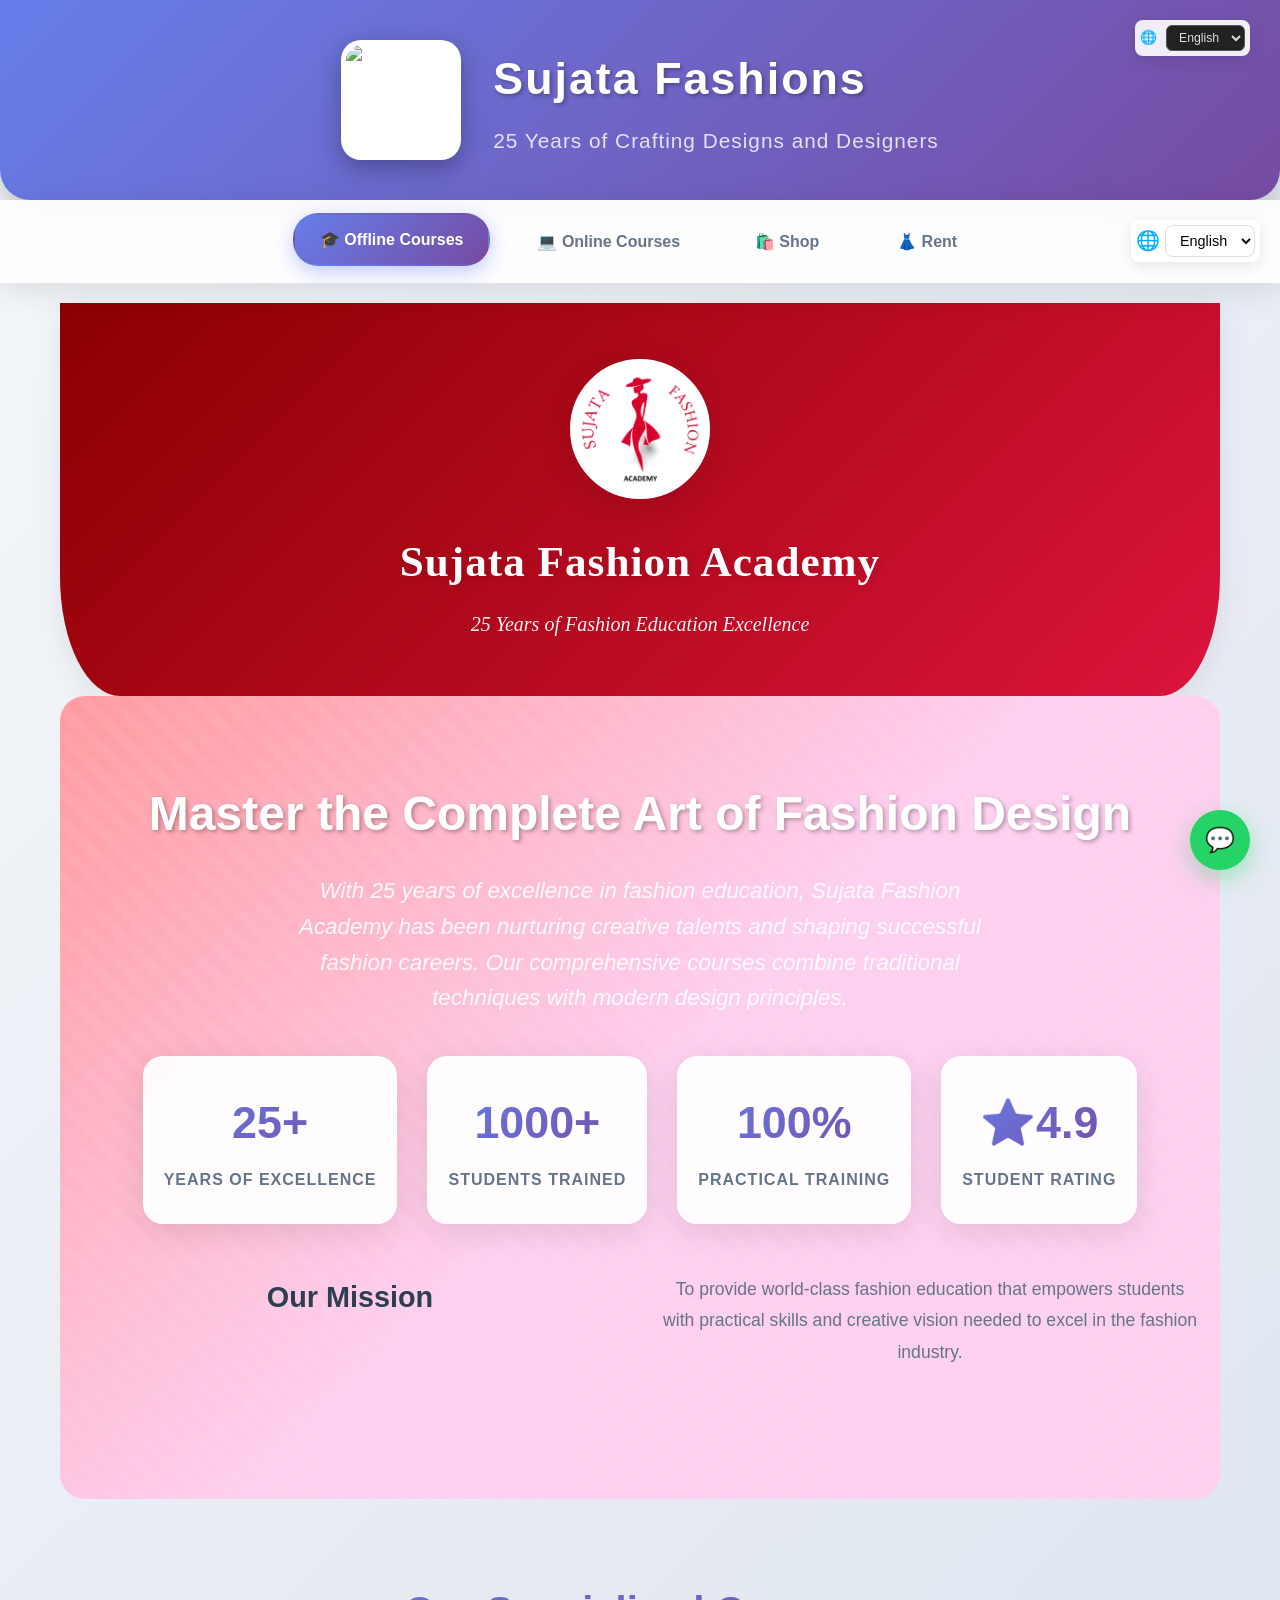
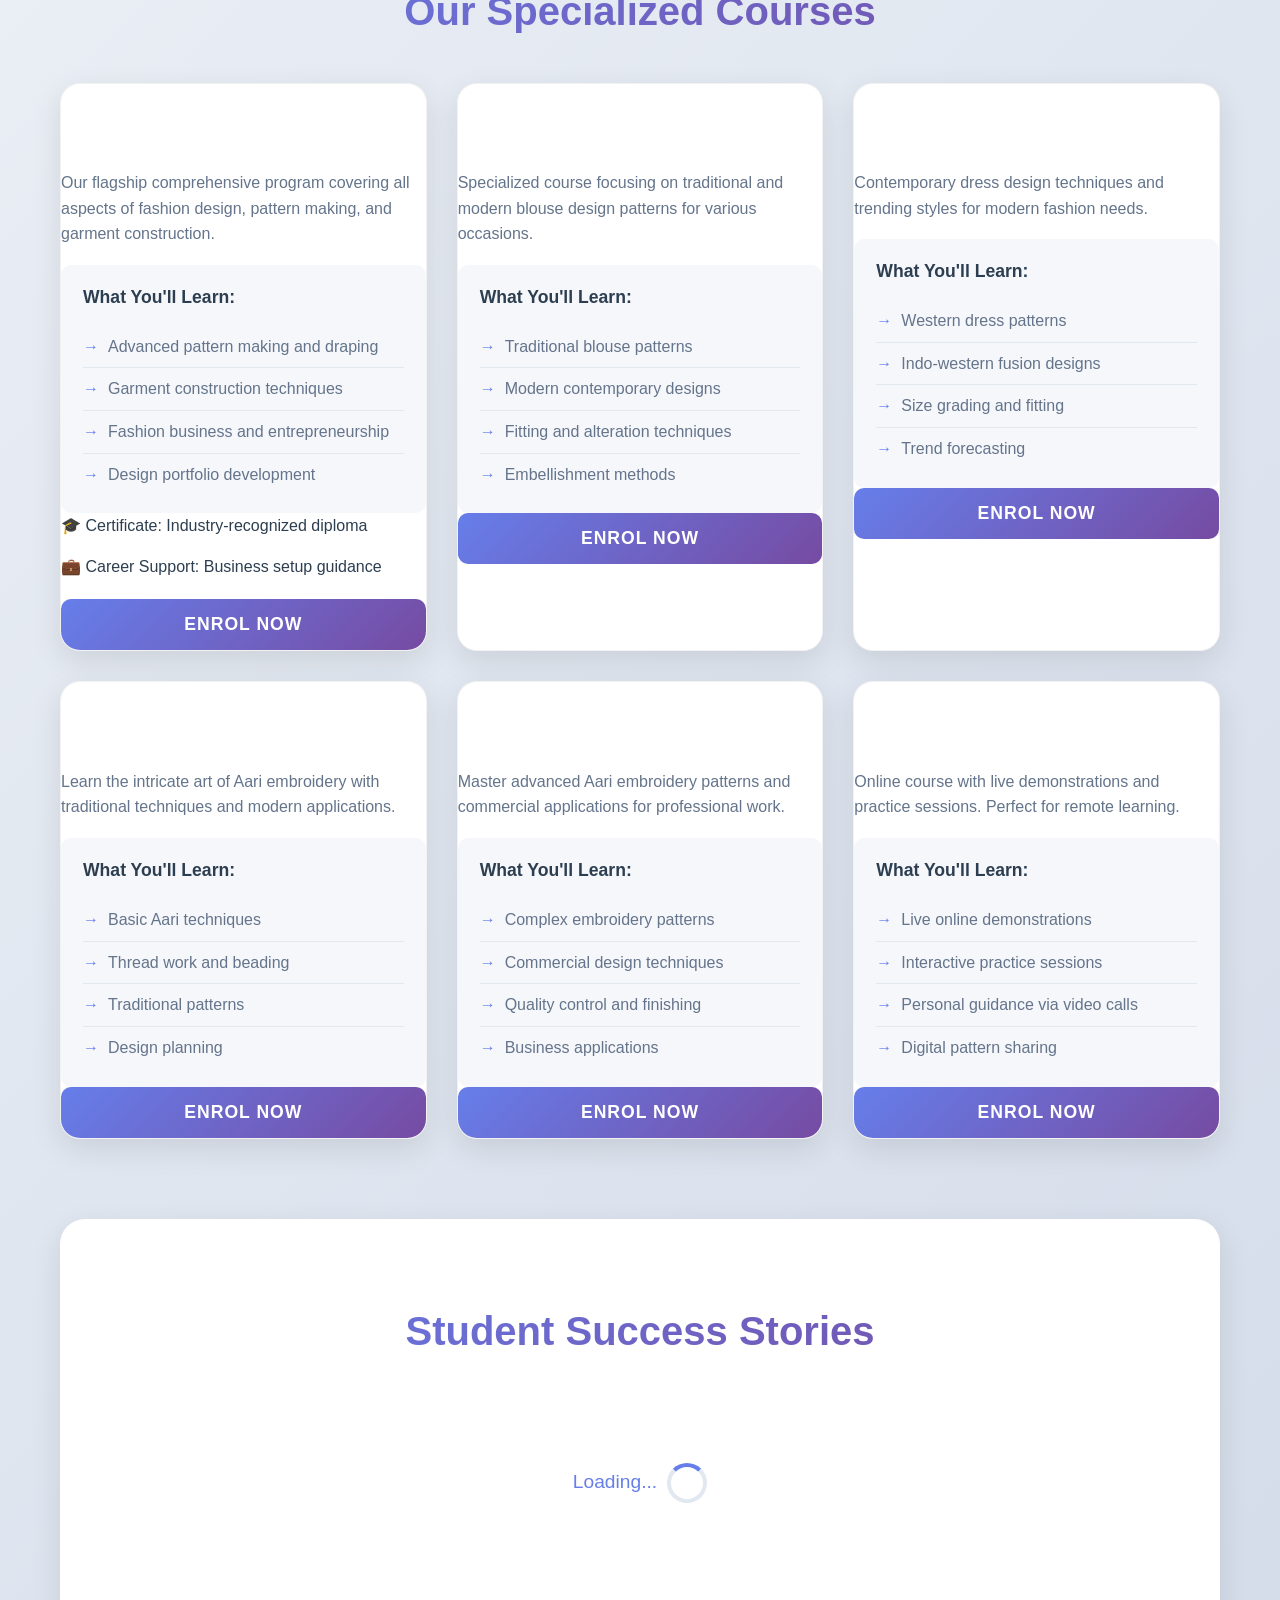
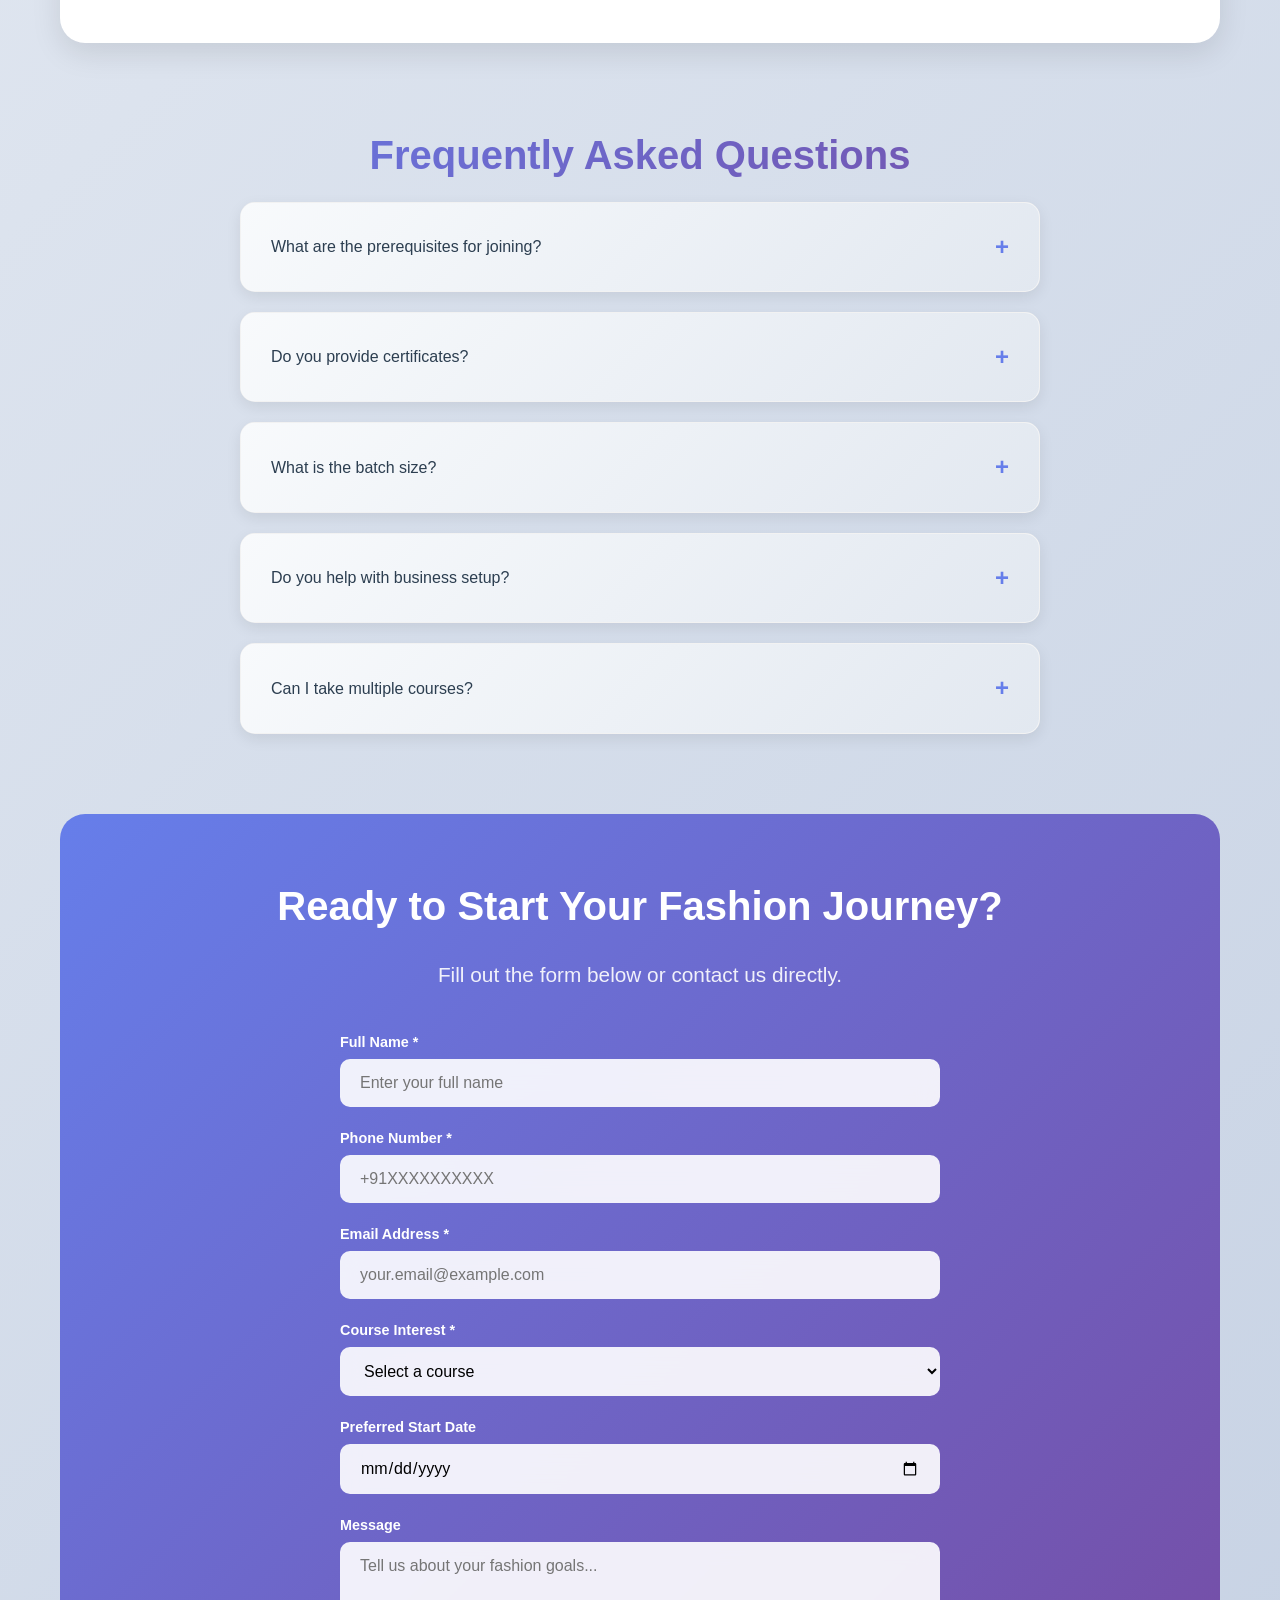
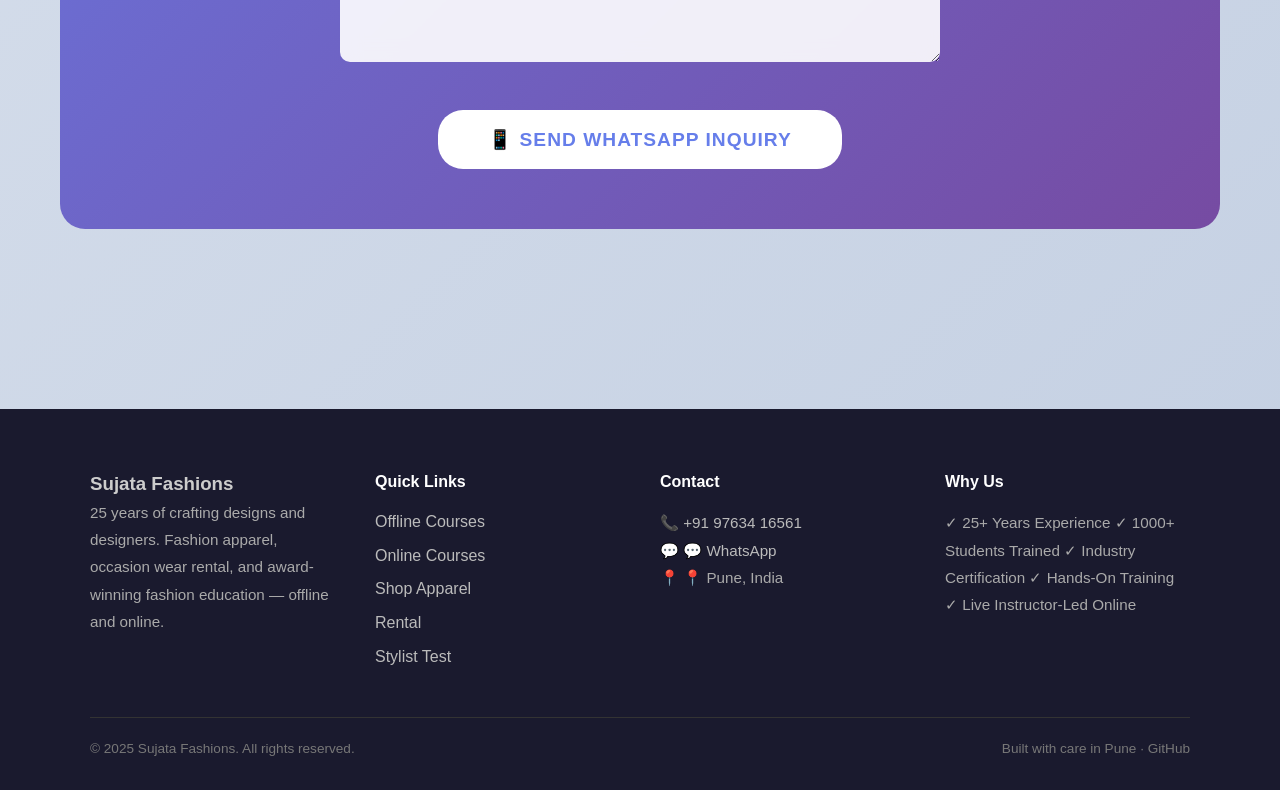
==== commit 63010894: "fix: resolve language toggle — missing DEFAULT_LANG + semicolon bug broke all translations" ====
--- a/index.html
+++ b/index.html
@@ -28,8 +28,8 @@
                  alt="Sujata Fashion Logo"
                  class="main-header-logo">
             <div style="display: flex; flex-direction: column; align-items: flex-start; justify-content: center;">
-                <h1 class="main-header-title">Sujata Fashions</h1>
-                <p class="main-header-tagline">25 Years of Crafting Designs and Designers</p>
+                <h1 class="main-header-title" data-i18n="header_title">Sujata Fashions</h1>
+                <p class="main-header-tagline" data-i18n="header_tagline">25 Years of Crafting Designs and Designers</p>
             </div>
         </div>
     </div>
@@ -37,10 +37,18 @@
     <!-- Navigation -->
     <nav class="main-nav">
         <div class="nav-container">
-            <button class="nav-button active" onclick="switchTab('academy')">🎓 Offline Courses</button>
-            <button class="nav-button" onclick="switchTab('online')">💻 Online Courses</button>
-            <button class="nav-button" onclick="switchTab('shop')">🛍️ Shop</button>
-            <button class="nav-button" onclick="switchTab('rent')">👗 Rent</button>
+            <button class="nav-button active" onclick="switchTab('academy')" data-i18n="nav_offline">🎓 Offline Courses</button>
+            <button class="nav-button" onclick="switchTab('online')" data-i18n="nav_online">💻 Online Courses</button>
+            <button class="nav-button" onclick="switchTab('shop')" data-i18n="nav_shop">🛍️ Shop</button>
+            <button class="nav-button" onclick="switchTab('rent')" data-i18n="nav_rent">👗 Rent</button>
+            <span class="language-toggle" style="margin-left: 15px; display: inline-flex; align-items: center;">
+                <label for="lang-select-top" style="margin-right: 5px; font-size: 1.2em;">🌐</label>
+                <select id="lang-select-top" class="lang-select" onchange="changeLanguage(this.value)" style="padding: 6px 10px; border-radius: 8px; border: 1px solid #ddd; background: white; font-size: 0.9em; cursor: pointer;">
+                    <option value="en">English</option>
+                    <option value="hi">हिन्दी</option>
+                    <option value="mr">मराठी</option>
+                </select>
+            </span>
         </div>
     </nav>
 
@@ -77,7 +85,7 @@
                         text-shadow: 2px 2px 8px rgba(0,0,0,0.12);
                         letter-spacing: 1px;
                         font-family: 'Georgia', serif;
-                    ">
+                    " data-i18n="academy_title">
                         Sujata Fashion Academy
                     </h1>
                     <p style="
@@ -87,159 +95,159 @@
                         margin-bottom: 0;
                         font-family: 'Georgia', serif;
                         text-shadow: 1px 1px 4px rgba(0,0,0,0.08);
-                    ">
+                    " data-i18n="academy_subtitle">
                         25 Years of Fashion Education Excellence
                     </p>
                 </div>
             </section>
             <!-- Hero Section -->
             <section class="hero-section" data-aos="fade-up">
-                <h2 class="hero-title">Master the Complete Art of Fashion Design</h2>
-                <p class="hero-description">
+                <h2 class="hero-title" data-i18n="hero_title">Master the Complete Art of Fashion Design</h2>
+                <p class="hero-description" data-i18n="hero_desc">
                     With 25 years of excellence in fashion education, Sujata Fashion Academy has been nurturing creative talents and shaping successful fashion careers. Our comprehensive courses combine traditional techniques with modern design principles.
                 </p>
                 <div class="trust-strip" style="display: flex; flex-wrap: wrap; justify-content: center; gap: 30px; margin-bottom: 30px;">
                     <div class="trust-card">
                         <span class="stat-number">25+</span>
-                        <span class="stat-label">Years of Excellence</span>
+                        <span class="stat-label" data-i18n="trust_years_label">Years of Excellence</span>
                     </div>
                     <div class="trust-card">
                         <span class="stat-number">1000+</span>
-                        <span class="stat-label">Students Trained</span>
+                        <span class="stat-label" data-i18n="trust_students_label">Students Trained</span>
                     </div>
                     <div class="trust-card">
                         <span class="stat-number">100%</span>
-                        <span class="stat-label">Practical Training</span>
+                        <span class="stat-label" data-i18n="trust_training_label">Practical Training</span>
                     </div>
                     <div class="trust-card">
                         <span class="stat-number">⭐4.9</span>
-                        <span class="stat-label">Student Rating</span>
+                        <span class="stat-label" data-i18n="trust_rating_label">Student Rating</span>
                     </div>
                 </div>
                 <div class="mission-box">
-                    <h3>Our Mission</h3>
-                    <p>To provide world-class fashion education that empowers students with practical skills and creative vision needed to excel in the fashion industry.</p>
+                    <h3 data-i18n="mission_title">Our Mission</h3>
+                    <p data-i18n="mission_desc">To provide world-class fashion education that empowers students with practical skills and creative vision needed to excel in the fashion industry.</p>
                 </div>
             </section>
 
             <!-- Courses Section -->
             <section class="courses-section">
-                <h2 class="section-title" data-aos="fade-up">Our Specialized Courses</h2>
+                <h2 class="section-title" data-aos="fade-up" data-i18n="courses_title">Our Specialized Courses</h2>
                 <div class="courses-grid">
                     <!-- Professional Fashion Design -->
                     <div class="course-card" data-aos="fade-up" data-aos-delay="100">
-                        <h3 class="course-title">Professional Fashion Design</h3>
-                        <span class="course-duration">Duration: 1 Year</span>
-                        <p class="course-description">
+                        <h3 class="course-title" data-i18n="course_pfd_title">Professional Fashion Design</h3>
+                        <span class="course-duration" data-i18n="course_pfd_duration">Duration: 1 Year</span>
+                        <p class="course-description" data-i18n="course_pfd_desc">
                             Our flagship comprehensive program covering all aspects of fashion design, pattern making, and garment construction.
                         </p>
                         <div class="course-features">
-                            <h4>What You'll Learn:</h4>
+                            <h4 data-i18n="course_pfd_learn">What You'll Learn:</h4>
                             <ul>
-                                <li>Advanced pattern making and draping</li>
-                                <li>Garment construction techniques</li>
-                                <li>Fashion business and entrepreneurship</li>
-                                <li>Design portfolio development</li>
+                                <li data-i18n="course_pfd_feat1">Advanced pattern making and draping</li>
+                                <li data-i18n="course_pfd_feat2">Garment construction techniques</li>
+                                <li data-i18n="course_pfd_feat3">Fashion business and entrepreneurship</li>
+                                <li data-i18n="course_pfd_feat4">Design portfolio development</li>
                             </ul>
                         </div>
-                        <p style="margin-bottom: 15px;"><strong>🎓 Certificate:</strong> Industry-recognized diploma</p>
-                        <p style="margin-bottom: 20px;"><strong>💼 Career Support:</strong> Business setup guidance</p>
-                        <button class="enrol-btn" onclick="inquireAboutCourse('Professional Fashion Design', '1 Year')">Enrol Now</button>
+                        <p style="margin-bottom: 15px;" data-i18n="course_pfd_cert"><strong>🎓 Certificate:</strong> Industry-recognized diploma</p>
+                        <p style="margin-bottom: 20px;" data-i18n="course_pfd_career"><strong>💼 Career Support:</strong> Business setup guidance</p>
+                        <button class="enrol-btn" onclick="inquireAboutCourse('Professional Fashion Design', '1 Year')" data-i18n="enrol_btn">Enrol Now</button>
                     </div>
 
                     <!-- Blouse Design -->
                     <div class="course-card" data-aos="fade-up" data-aos-delay="200">
-                        <h3 class="course-title">Blouse Design</h3>
-                        <span class="course-duration">Duration: 3 Months</span>
-                        <p class="course-description">
+                        <h3 class="course-title" data-i18n="course_blouse_title">Blouse Design</h3>
+                        <span class="course-duration" data-i18n="course_blouse_duration">Duration: 3 Months</span>
+                        <p class="course-description" data-i18n="course_blouse_desc">
                             Specialized course focusing on traditional and modern blouse design patterns for various occasions.
                         </p>
                         <div class="course-features">
-                            <h4>What You'll Learn:</h4>
+                            <h4 data-i18n="course_blouse_learn">What You'll Learn:</h4>
                             <ul>
-                                <li>Traditional blouse patterns</li>
-                                <li>Modern contemporary designs</li>
-                                <li>Fitting and alteration techniques</li>
-                                <li>Embellishment methods</li>
+                                <li data-i18n="course_blouse_feat1">Traditional blouse patterns</li>
+                                <li data-i18n="course_blouse_feat2">Modern contemporary designs</li>
+                                <li data-i18n="course_blouse_feat3">Fitting and alteration techniques</li>
+                                <li data-i18n="course_blouse_feat4">Embellishment methods</li>
                             </ul>
                         </div>
-                        <button class="enrol-btn" onclick="inquireAboutCourse('Blouse Design', '3 Months')">Enrol Now</button>
+                        <button class="enrol-btn" onclick="inquireAboutCourse('Blouse Design', '3 Months')" data-i18n="enrol_btn">Enrol Now</button>
                     </div>
 
                     <!-- Dress Design -->
                     <div class="course-card" data-aos="fade-up" data-aos-delay="300">
-                        <h3 class="course-title">Dress Design</h3>
-                        <span class="course-duration">Duration: 4 Months</span>
-                        <p class="course-description">
+                        <h3 class="course-title" data-i18n="course_dress_title">Dress Design</h3>
+                        <span class="course-duration" data-i18n="course_dress_duration">Duration: 4 Months</span>
+                        <p class="course-description" data-i18n="course_dress_desc">
                             Contemporary dress design techniques and trending styles for modern fashion needs.
                         </p>
                         <div class="course-features">
-                            <h4>What You'll Learn:</h4>
+                            <h4 data-i18n="course_dress_learn">What You'll Learn:</h4>
                             <ul>
-                                <li>Western dress patterns</li>
-                                <li>Indo-western fusion designs</li>
-                                <li>Size grading and fitting</li>
-                                <li>Trend forecasting</li>
+                                <li data-i18n="course_dress_feat1">Western dress patterns</li>
+                                <li data-i18n="course_dress_feat2">Indo-western fusion designs</li>
+                                <li data-i18n="course_dress_feat3">Size grading and fitting</li>
+                                <li data-i18n="course_dress_feat4">Trend forecasting</li>
                             </ul>
                         </div>
-                        <button class="enrol-btn" onclick="inquireAboutCourse('Dress Design', '4 Months')">Enrol Now</button>
+                        <button class="enrol-btn" onclick="inquireAboutCourse('Dress Design', '4 Months')" data-i18n="enrol_btn">Enrol Now</button>
                     </div>
 
                     <!-- Aari Embroidery Basic -->
                     <div class="course-card" data-aos="fade-up" data-aos-delay="400">
-                        <h3 class="course-title">Aari Embroidery (Basic)</h3>
-                        <span class="course-duration">Duration: 2 Months</span>
-                        <p class="course-description">
+                        <h3 class="course-title" data-i18n="course_aari_basic_title">Aari Embroidery (Basic)</h3>
+                        <span class="course-duration" data-i18n="course_aari_basic_duration">Duration: 2 Months</span>
+                        <p class="course-description" data-i18n="course_aari_basic_desc">
                             Learn the intricate art of Aari embroidery with traditional techniques and modern applications.
                         </p>
                         <div class="course-features">
-                            <h4>What You'll Learn:</h4>
+                            <h4 data-i18n="course_aari_basic_learn">What You'll Learn:</h4>
                             <ul>
-                                <li>Basic Aari techniques</li>
-                                <li>Thread work and beading</li>
-                                <li>Traditional patterns</li>
-                                <li>Design planning</li>
+                                <li data-i18n="course_aari_basic_feat1">Basic Aari techniques</li>
+                                <li data-i18n="course_aari_basic_feat2">Thread work and beading</li>
+                                <li data-i18n="course_aari_basic_feat3">Traditional patterns</li>
+                                <li data-i18n="course_aari_basic_feat4">Design planning</li>
                             </ul>
                         </div>
-                        <button class="enrol-btn" onclick="inquireAboutCourse('Aari Embroidery Basic', '2 Months')">Enrol Now</button>
+                        <button class="enrol-btn" onclick="inquireAboutCourse('Aari Embroidery Basic', '2 Months')" data-i18n="enrol_btn">Enrol Now</button>
                     </div>
 
                     <!-- Aari Embroidery Advanced -->
                     <div class="course-card" data-aos="fade-up" data-aos-delay="500">
-                        <h3 class="course-title">Aari Embroidery (Advanced)</h3>
-                        <span class="course-duration">Duration: 3 Months</span>
-                        <p class="course-description">
+                        <h3 class="course-title" data-i18n="course_aari_adv_title">Aari Embroidery (Advanced)</h3>
+                        <span class="course-duration" data-i18n="course_aari_adv_duration">Duration: 3 Months</span>
+                        <p class="course-description" data-i18n="course_aari_adv_desc">
                             Master advanced Aari embroidery patterns and commercial applications for professional work.
                         </p>
                         <div class="course-features">
-                            <h4>What You'll Learn:</h4>
+                            <h4 data-i18n="course_aari_adv_learn">What You'll Learn:</h4>
                             <ul>
-                                <li>Complex embroidery patterns</li>
-                                <li>Commercial design techniques</li>
-                                <li>Quality control and finishing</li>
-                                <li>Business applications</li>
+                                <li data-i18n="course_aari_adv_feat1">Complex embroidery patterns</li>
+                                <li data-i18n="course_aari_adv_feat2">Commercial design techniques</li>
+                                <li data-i18n="course_aari_adv_feat3">Quality control and finishing</li>
+                                <li data-i18n="course_aari_adv_feat4">Business applications</li>
                             </ul>
                         </div>
-                        <button class="enrol-btn" onclick="inquireAboutCourse('Aari Embroidery Advanced', '3 Months')">Enrol Now</button>
+                        <button class="enrol-btn" onclick="inquireAboutCourse('Aari Embroidery Advanced', '3 Months')" data-i18n="enrol_btn">Enrol Now</button>
                     </div>
 
                     <!-- Online Aari Embroidery -->
                     <div class="course-card" data-aos="fade-up" data-aos-delay="600">
-                        <h3 class="course-title">Online Aari Embroidery</h3>
-                        <span class="course-duration">Duration: 6 Weeks</span>
-                        <p class="course-description">
+                        <h3 class="course-title" data-i18n="course_online_aari_title">Online Aari Embroidery</h3>
+                        <span class="course-duration" data-i18n="course_online_aari_duration">Duration: 6 Weeks</span>
+                        <p class="course-description" data-i18n="course_online_aari_desc">
                             Online course with live demonstrations and practice sessions. Perfect for remote learning.
                         </p>
                         <div class="course-features">
-                            <h4>What You'll Learn:</h4>
+                            <h4 data-i18n="course_online_aari_learn">What You'll Learn:</h4>
                             <ul>
-                                <li>Live online demonstrations</li>
-                                <li>Interactive practice sessions</li>
-                                <li>Personal guidance via video calls</li>
-                                <li>Digital pattern sharing</li>
+                                <li data-i18n="course_online_aari_feat1">Live online demonstrations</li>
+                                <li data-i18n="course_online_aari_feat2">Interactive practice sessions</li>
+                                <li data-i18n="course_online_aari_feat3">Personal guidance via video calls</li>
+                                <li data-i18n="course_online_aari_feat4">Digital pattern sharing</li>
                             </ul>
                         </div>
-                        <button class="enrol-btn" onclick="inquireAboutCourse('Online Aari Embroidery', '6 Weeks')">Enrol Now</button>
+                        <button class="enrol-btn" onclick="inquireAboutCourse('Online Aari Embroidery', '6 Weeks')" data-i18n="enrol_btn">Enrol Now</button>
                     </div>
                 </div>
             </section>
@@ -247,80 +255,80 @@
             <!-- Testimonials Section -->
             <section class="testimonials-section">
                 <div class="container">
-                    <h2 class="section-title" style="color: white;" data-aos="fade-up">Student Success Stories</h2>
+                    <h2 class="section-title" style="color: white;" data-aos="fade-up" data-i18n="testimonials_title">Student Success Stories</h2>
                     <div id="testimonials-grid" class="testimonials-grid">
-                        <div class="loading">Loading testimonials...</div>
+                        <div class="loading" data-i18n="loading_text">Loading testimonials...</div>
                     </div>
                 </div>
             </section>
 
             <!-- FAQ Section -->
             <section class="faq-section">
-                <h2 class="section-title" data-aos="fade-up">Frequently Asked Questions</h2>
+                <h2 class="section-title" data-aos="fade-up" data-i18n="faq_title">Frequently Asked Questions</h2>
                 <div class="faq-grid" data-aos="fade-up">
                     <div class="faq-item">
-                        <div class="faq-question" onclick="toggleFAQ(this)">What are the prerequisites for joining?</div>
-                        <div class="faq-answer">No prior experience required. Basic education (10th pass) is preferred. Passion for fashion and creativity is most important.</div>
+                        <div class="faq-question" onclick="toggleFAQ(this)" data-i18n="faq_q1">What are the prerequisites for joining?</div>
+                        <div class="faq-answer" data-i18n="faq_a1">No prior experience required. Basic education (10th pass) is preferred. Passion for fashion and creativity is most important.</div>
                     </div>
                     <div class="faq-item">
-                        <div class="faq-question" onclick="toggleFAQ(this)">Do you provide certificates?</div>
-                        <div class="faq-answer">Yes, we provide completion certificates for all our courses. Our diploma course certificate is recognized in the fashion industry.</div>
+                        <div class="faq-question" onclick="toggleFAQ(this)" data-i18n="faq_q2">Do you provide certificates?</div>
+                        <div class="faq-answer" data-i18n="faq_a2">Yes, we provide completion certificates for all our courses. Our diploma course certificate is recognized in the fashion industry.</div>
                     </div>
                     <div class="faq-item">
-                        <div class="faq-question" onclick="toggleFAQ(this)">What is the batch size?</div>
-                        <div class="faq-answer">We maintain small batch sizes (8-12 students) to ensure personalized attention and hands-on learning experience.</div>
+                        <div class="faq-question" onclick="toggleFAQ(this)" data-i18n="faq_q3">What is the batch size?</div>
+                        <div class="faq-answer" data-i18n="faq_a3">We maintain small batch sizes (8-12 students) to ensure personalized attention and hands-on learning experience.</div>
                     </div>
                     <div class="faq-item">
-                        <div class="faq-question" onclick="toggleFAQ(this)">Do you help with business setup?</div>
-                        <div class="faq-answer">We provide guidance for setting up your own business and connect you with our network of alumni and industry contacts.</div>
+                        <div class="faq-question" onclick="toggleFAQ(this)" data-i18n="faq_q4">Do you help with business setup?</div>
+                        <div class="faq-answer" data-i18n="faq_a4">We provide guidance for setting up your own business and connect you with our network of alumni and industry contacts.</div>
                     </div>
                     <div class="faq-item">
-                        <div class="faq-question" onclick="toggleFAQ(this)">Can I take multiple courses?</div>
-                        <div class="faq-answer">Yes, you can combine courses. We offer flexible scheduling and discounts for multiple course enrollments.</div>
+                        <div class="faq-question" onclick="toggleFAQ(this)" data-i18n="faq_q5">Can I take multiple courses?</div>
+                        <div class="faq-answer" data-i18n="faq_a5">Yes, you can combine courses. We offer flexible scheduling and discounts for multiple course enrollments.</div>
                     </div>
                 </div>
             </section>
 
             <!-- Contact Form -->
             <section class="contact-section" data-aos="fade-up">
-                <h2 style="text-align: center; font-size: 2.5em; margin-bottom: 20px;">Ready to Start Your Fashion Journey?</h2>
-                <p style="text-align: center; font-size: 1.3em;">Fill out the form below or contact us directly.</p>
+                <h2 style="text-align: center; font-size: 2.5em; margin-bottom: 20px;" data-i18n="contact_title">Ready to Start Your Fashion Journey?</h2>
+                <p style="text-align: center; font-size: 1.3em;" data-i18n="contact_subtitle">Fill out the form below or contact us directly.</p>
                 <form class="academy-contact-form" onsubmit="submitAcademyInquiry(event)">
                     <div class="form-grid">
                         <div>
                             <div class="form-group">
-                                <label>Full Name *</label>
-                                <input type="text" name="name" required placeholder="Enter your full name">
+                                <label data-i18n="form_name_label">Full Name *</label>
+                                <input type="text" name="name" required placeholder="Enter your full name" data-i18n="form_name_placeholder">
                             </div>
                             <div class="form-group">
-                                <label>Phone Number *</label>
-                                <input type="tel" name="phone" required placeholder="+91XXXXXXXXXX">
+                                <label data-i18n="form_phone_label">Phone Number *</label>
+                                <input type="tel" name="phone" required placeholder="+91XXXXXXXXXX" data-i18n="form_phone_placeholder">
                             </div>
                             <div class="form-group">
-                                <label>Email Address *</label>
-                                <input type="email" name="email" required placeholder="your.email@example.com">
+                                <label data-i18n="form_email_label">Email Address *</label>
+                                <input type="email" name="email" required placeholder="your.email@example.com" data-i18n="form_email_placeholder">
                             </div>
                         </div>
                         <div>
                             <div class="form-group">
-                                <label>Course Interest *</label>
+                                <label data-i18n="form_course_label">Course Interest *</label>
                                 <select name="course" required>
-                                    <option value="">Select a course</option>
-                                    <option value="Professional Fashion Design">Professional Fashion Design (1 Year)</option>
-                                    <option value="Blouse Design">Blouse Design (3 Months)</option>
-                                    <option value="Dress Design">Dress Design (4 Months)</option>
-                                    <option value="Aari Embroidery Basic">Aari Embroidery Basic (2 Months)</option>
-                                    <option value="Aari Embroidery Advanced">Aari Embroidery Advanced (3 Months)</option>
-                                    <option value="Online Aari Embroidery">Online Aari Embroidery (6 Weeks)</option>
+                                    <option value="" data-i18n="form_course_select">Select a course</option>
+                                    <option value="Professional Fashion Design" data-i18n="course_opt_pfd">Professional Fashion Design (1 Year)</option>
+                                    <option value="Blouse Design" data-i18n="course_opt_blouse">Blouse Design (3 Months)</option>
+                                    <option value="Dress Design" data-i18n="course_opt_dress">Dress Design (4 Months)</option>
+                                    <option value="Aari Embroidery Basic" data-i18n="course_opt_aari_basic">Aari Embroidery Basic (2 Months)</option>
+                                    <option value="Aari Embroidery Advanced" data-i18n="course_opt_aari_adv">Aari Embroidery Advanced (3 Months)</option>
+                                    <option value="Online Aari Embroidery" data-i18n="course_opt_online_aari">Online Aari Embroidery (6 Weeks)</option>
                                 </select>
                             </div>
                             <div class="form-group">
-                                <label>Preferred Start Date</label>
+                                <label data-i18n="form_date_label">Preferred Start Date</label>
                                 <input type="date" name="preferredDate">
                             </div>
                             <div class="form-group">
-                                <label>Message</label>
-                                <textarea name="message" rows="4" placeholder="Tell us about your fashion goals..."></textarea>
+                                <label data-i18n="form_message_label">Message</label>
+                                <textarea name="message" rows="4" placeholder="Tell us about your fashion goals..." data-i18n="form_message_placeholder"></textarea>
                             </div>
                         </div>
                     </div>
@@ -330,7 +338,7 @@
                         <div class="g-recaptcha" data-sitekey="6Lf8vsorAAAAAJQd9uPgTMw7rWjmmLRLID9L-KR_"></div>
                     </div>
 
-                    <button type="submit" class="submit-btn">📱 Send WhatsApp Inquiry</button>
+                    <button type="submit" class="submit-btn" data-i18n="form_submit">📱 Send WhatsApp Inquiry</button>
                 </form>
             </section>
         </div>
@@ -370,7 +378,7 @@
                         text-shadow: 2px 2px 8px rgba(0,0,0,0.12);
                         letter-spacing: 1px;
                         font-family: 'Georgia', serif;
-                    ">
+                    " data-i18n="online_hero_title">
                         Sujata Fashion Academy — Online
                     </h1>
                     <p style="
@@ -380,7 +388,7 @@
                         margin-bottom: 0;
                         font-family: 'Georgia', serif;
                         text-shadow: 1px 1px 4px rgba(0,0,0,0.08);
-                    ">
+                    " data-i18n="online_subtitle">
                         Learn Fashion Design from Anywhere — Live Instructor-Led &amp; Self-Paced
                     </p>
                 </div>
@@ -388,8 +396,8 @@
 
             <!-- Hero / USP -->
             <section class="hero-section" data-aos="fade-up">
-                <h2 class="hero-title">Your Fashion Classroom, Anywhere</h2>
-                <p class="hero-description">
+                <h2 class="hero-title" data-i18n="online_hero_title">Your Fashion Classroom, Anywhere</h2>
+                <p class="hero-description" data-i18n="online_hero_desc">
                     Sujata Fashion Academy brings 25 years of teaching excellence online.
                     Whether you prefer live instructor-led sessions with real-time feedback
                     or self-paced learning at your convenience, our online courses give you
@@ -398,172 +406,173 @@
                 <div class="mission-box" style="display: grid; grid-template-columns: repeat(auto-fit, minmax(260px, 1fr)); gap: 30px; text-align: center;">
                     <div>
                         <span style="font-size: 3em;">👩‍🏫</span>
-                        <h3>Live Instructor-Led</h3>
-                        <p>Real-time classes with personal guidance, Q&amp;A, and feedback — just like being in our classroom.</p>
+                        <h3 data-i18n="online_usp_live_title">Live Instructor-Led</h3>
+                        <p data-i18n="online_usp_live_desc">Real-time classes with personal guidance, Q&amp;A, and feedback — just like being in our classroom.</p>
                     </div>
                     <div>
                         <span style="font-size: 3em;">⏱️</span>
-                        <h3>Self-Paced</h3>
-                        <p>Pre-recorded lessons you can follow at your own speed. Revisit any module anytime.</p>
+                        <h3 data-i18n="online_usp_self_title">Self-Paced</h3>
+                        <p data-i18n="online_usp_self_desc">Pre-recorded lessons you can follow at your own speed. Revisit any module anytime.</p>
                     </div>
                     <div>
                         <span style="font-size: 3em;">🎯</span>
-                        <h3>Same Certificate</h3>
-                        <p>Earn the same industry-recognized completion certificate as our offline students.</p>
+                        <h3 data-i18n="online_usp_cert_title">Same Certificate</h3>
+                        <p data-i18n="online_usp_cert_desc">Earn the same industry-recognized completion certificate as our offline students.</p>
                     </div>
                 </div>
             </section>
 
             <!-- Online Courses Grid -->
             <section class="courses-section">
-                <h2 class="section-title" data-aos="fade-up">Online Courses</h2>
+                <h2 class="section-title" data-aos="fade-up" data-i18n="online_courses_title">Online Courses</h2>
                 <div class="courses-grid">
                     <!-- Online Aari Embroidery -->
                     <div class="course-card" data-aos="fade-up" data-aos-delay="100">
-                        <span style="background: #1a5276; color: white; padding: 4px 12px; border-radius: 12px; font-size: 0.8em; display: inline-block; margin-bottom: 10px;">🗓️ Live Instructor-Led</span>
-                        <h3 class="course-title">Online Aari Embroidery</h3>
-                        <span class="course-duration">Duration: 6 Weeks</span>
-                        <p class="course-description">
+                        <span style="background: #1a5276; color: white; padding: 4px 12px; border-radius: 12px; font-size: 0.8em; display: inline-block; margin-bottom: 10px;" data-i18n="online_badge_live">🗓️ Live Instructor-Led</span>
+                        <h3 class="course-title" data-i18n="online_aari_live_title">Online Aari Embroidery</h3>
+                        <span class="course-duration" data-i18n="online_aari_live_duration">Duration: 6 Weeks</span>
+                        <p class="course-description" data-i18n="online_aari_live_desc">
                             Live instructor-led sessions with real-time demonstrations. Perfect for remote learners who want personal guidance.
                         </p>
                         <div class="course-features">
-                            <h4>What You'll Learn:</h4>
+                            <h4 data-i18n="online_aari_live_learn">What You'll Learn:</h4>
                             <ul>
-                                <li>Live online demonstrations every week</li>
-                                <li>Interactive practice with instructor feedback</li>
-                                <li>One-on-one video call guidance</li>
-                                <li>Digital pattern sharing &amp; resources</li>
-                                <li>Recorded session backups</li>
+                                <li data-i18n="online_aari_live_feat1">Live online demonstrations every week</li>
+                                <li data-i18n="online_aari_live_feat2">Interactive practice with instructor feedback</li>
+                                <li data-i18n="online_aari_live_feat3">One-on-one video call guidance</li>
+                                <li data-i18n="online_aari_live_feat4">Digital pattern sharing &amp; resources</li>
+                                <li data-i18n="online_aari_live_feat5">Recorded session backups</li>
                             </ul>
                         </div>
-                        <button class="enrol-btn" onclick="inquireAboutCourse('Online Aari Embroidery', '6 Weeks')">Enquire Now</button>
+                        <button class="enrol-btn" onclick="inquireAboutCourse('Online Aari Embroidery', '6 Weeks')" data-i18n="enquire_btn">Enquire Now</button>
                     </div>
 
                     <!-- Online Blouse Design -->
                     <div class="course-card" data-aos="fade-up" data-aos-delay="200">
-                        <span style="background: #1a5276; color: white; padding: 4px 12px; border-radius: 12px; font-size: 0.8em; display: inline-block; margin-bottom: 10px;">🗓️ Live Instructor-Led</span>
-                        <h3 class="course-title">Online Blouse Design</h3>
-                        <span class="course-duration">Duration: 8 Weeks</span>
-                        <p class="course-description">
+                        <span style="background: #1a5276; color: white; padding: 4px 12px; border-radius: 12px; font-size: 0.8em; display: inline-block; margin-bottom: 10px;" data-i18n="online_badge_live">🗓️ Live Instructor-Led</span>
+                        <h3 class="course-title" data-i18n="online_blouse_live_title">Online Blouse Design</h3>
+                        <span class="course-duration" data-i18n="online_blouse_live_duration">Duration: 8 Weeks</span>
+                        <p class="course-description" data-i18n="online_blouse_live_desc">
                             Learn blouse designing from home with live classes. Covers traditional and contemporary patterns.
                         </p>
                         <div class="course-features">
-                            <h4>What You'll Learn:</h4>
+                            <h4 data-i18n="online_blouse_live_learn">What You'll Learn:</h4>
                             <ul>
-                                <li>Traditional blouse patterns live-demonstrated</li>
-                                <li>Modern designs &amp; custom fitting</li>
-                                <li>Live alteration technique demos</li>
-                                <li>Embellishment methods via video</li>
+                                <li data-i18n="online_blouse_live_feat1">Traditional blouse patterns live-demonstrated</li>
+                                <li data-i18n="online_blouse_live_feat2">Modern designs &amp; custom fitting</li>
+                                <li data-i18n="online_blouse_live_feat3">Live alteration technique demos</li>
+                                <li data-i18n="online_blouse_live_feat4">Embellishment methods via video</li>
                             </ul>
                         </div>
-                        <button class="enrol-btn" onclick="inquireAboutCourse('Online Blouse Design', '8 Weeks')">Enquire Now</button>
+                        <button class="enrol-btn" onclick="inquireAboutCourse('Online Blouse Design', '8 Weeks')" data-i18n="enquire_btn">Enquire Now</button>
                     </div>
 
                     <!-- Self-Paced Fashion Design Fundamentals -->
                     <div class="course-card" data-aos="fade-up" data-aos-delay="300">
-                        <span style="background: #2e86c1; color: white; padding: 4px 12px; border-radius: 12px; font-size: 0.8em; display: inline-block; margin-bottom: 10px;">📹 Self-Paced</span>
-                        <h3 class="course-title">Fashion Design Fundamentals (Self-Paced)</h3>
-                        <span class="course-duration">Duration: Flexible</span>
-                        <p class="course-description">
+                        <span style="background: #2e86c1; color: white; padding: 4px 12px; border-radius: 12px; font-size: 0.8em; display: inline-block; margin-bottom: 10px;" data-i18n="online_badge_self">📹 Self-Paced</span>
+                        <h3 class="course-title" data-i18n="online_self_fd_title">Fashion Design Fundamentals (Self-Paced)</h3>
+                        <span class="course-duration" data-i18n="online_self_fd_duration">Duration: Flexible</span>
+                        <p class="course-description" data-i18n="online_self_fd_desc">
                             Pre-recorded video modules covering the essentials of fashion design. Start anytime, learn at your own pace.
                         </p>
                         <div class="course-features">
-                            <h4>What You'll Learn:</h4>
+                            <h4 data-i18n="online_self_fd_learn">What You'll Learn:</h4>
                             <ul>
-                                <li>Fashion sketching &amp; illustration basics</li>
-                                <li>Fabric identification &amp; selection</li>
-                                <li>Pattern making fundamentals</li>
-                                <li>Garment construction overview</li>
-                                <li>Downloadable resources &amp; guides</li>
+                                <li data-i18n="online_self_fd_feat1">Fashion sketching &amp; illustration basics</li>
+                                <li data-i18n="online_self_fd_feat2">Fabric identification &amp; selection</li>
+                                <li data-i18n="online_self_fd_feat3">Pattern making fundamentals</li>
+                                <li data-i18n="online_self_fd_feat4">Garment construction overview</li>
+                                <li data-i18n="online_self_fd_feat5">Downloadable resources &amp; guides</li>
                             </ul>
                         </div>
-                        <button class="enrol-btn" onclick="inquireAboutCourse('Fashion Design Fundamentals (Self-Paced)', 'Flexible')">Enquire Now</button>
+                        <button class="enrol-btn" onclick="inquireAboutCourse('Fashion Design Fundamentals (Self-Paced)', 'Flexible')" data-i18n="enquire_btn">Enquire Now</button>
                     </div>
 
                     <!-- Self-Paced Aari Embroidery -->
                     <div class="course-card" data-aos="fade-up" data-aos-delay="400">
-                        <span style="background: #2e86c1; color: white; padding: 4px 12px; border-radius: 12px; font-size: 0.8em; display: inline-block; margin-bottom: 10px;">📹 Self-Paced</span>
-                        <h3 class="course-title">Aari Embroidery (Self-Paced)</h3>
-                        <span class="course-duration">Duration: Flexible</span>
-                        <p class="course-description">
+                        <span style="background: #2e86c1; color: white; padding: 4px 12px; border-radius: 12px; font-size: 0.8em; display: inline-block; margin-bottom: 10px;" data-i18n="online_badge_self">📹 Self-Paced</span>
+                        <h3 class="course-title" data-i18n="online_self_aari_title">Aari Embroidery (Self-Paced)</h3>
+                        <span class="course-duration" data-i18n="online_self_aari_duration">Duration: Flexible</span>
+                        <p class="course-description" data-i18n="online_self_aari_desc">
                             Recorded step-by-step Aari embroidery lessons you can follow anytime, from anywhere.
                         </p>
                         <div class="course-features">
-                            <h4>What You'll Learn:</h4>
+                            <h4 data-i18n="online_self_aari_learn">What You'll Learn:</h4>
                             <ul>
-                                <li>Basic to advanced Aari stitches on video</li>
-                                <li>Thread work &amp; beading techniques</li>
-                                <li>Pattern tracing &amp; planning</li>
-                                <li>Commercial design applications</li>
+                                <li data-i18n="online_self_aari_feat1">Basic to advanced Aari stitches on video</li>
+                                <li data-i18n="online_self_aari_feat2">Thread work &amp; beading techniques</li>
+                                <li data-i18n="online_self_aari_feat3">Pattern tracing &amp; planning</li>
+                                <li data-i18n="online_self_aari_feat4">Commercial design applications</li>
                             </ul>
                         </div>
-                        <button class="enrol-btn" onclick="inquireAboutCourse('Aari Embroidery (Self-Paced)', 'Flexible')">Enquire Now</button>
+                        <button class="enrol-btn" onclick="inquireAboutCourse('Aari Embroidery (Self-Paced)', 'Flexible')" data-i18n="enquire_btn">Enquire Now</button>
                     </div>
                 </div>
             </section>
 
             <!-- Why Choose Online at SFA -->
             <section style="background: #f8f9fa; padding: 60px 20px; margin: 60px 0; border-radius: 20px;" data-aos="fade-up">
-                <h2 class="section-title">Why Choose Online with Sujata Fashion Academy?</h2>
+                <h2 class="section-title" data-i18n="why_online_title">Why Choose Online with Sujata Fashion Academy?</h2>
                 <div style="display: grid; grid-template-columns: repeat(auto-fit, minmax(250px, 1fr)); gap: 30px; margin-top: 40px; max-width: 1000px; margin-left: auto; margin-right: auto;">
                     <div style="background: white; padding: 30px; border-radius: 15px; box-shadow: 0 5px 20px rgba(0,0,0,0.08); text-align: center;">
                         <span style="font-size: 2.5em;">🎓</span>
-                        <h4>Same Faculty</h4>
-                        <p style="color: #666;">Learn from the same experienced instructors who teach our offline courses.</p>
+                        <h4 data-i18n="why_faculty_title">Same Faculty</h4>
+                        <p style="color: #666;" data-i18n="why_faculty_desc">Learn from the same experienced instructors who teach our offline courses.</p>
                     </div>
                     <div style="background: white; padding: 30px; border-radius: 15px; box-shadow: 0 5px 20px rgba(0,0,0,0.08); text-align: center;">
                         <span style="font-size: 2.5em;">🔄</span>
-                        <h4>Flexible Scheduling</h4>
-                        <p style="color: #666;">Choose batch timings that suit your routine. Self-paced? No deadlines.</p>
+                        <h4 data-i18n="why_schedule_title">Flexible Scheduling</h4>
+                        <p style="color: #666;" data-i18n="why_schedule_desc">Choose batch timings that suit your routine. Self-paced? No deadlines.</p>
                     </div>
                     <div style="background: white; padding: 30px; border-radius: 15px; box-shadow: 0 5px 20px rgba(0,0,0,0.08); text-align: center;">
                         <span style="font-size: 2.5em;">🤝</span>
-                        <h4>Community Access</h4>
-                        <p style="color: #666;">Join our student community group for peer support and alumni networking.</p>
+                        <h4 data-i18n="why_community_title">Community Access</h4>
+                        <p style="color: #666;" data-i18n="why_community_desc">Join our student community group for peer support and alumni networking.</p>
                     </div>
                     <div style="background: white; padding: 30px; border-radius: 15px; box-shadow: 0 5px 20px rgba(0,0,0,0.08); text-align: center;">
                         <span style="font-size: 2.5em;">📜</span>
-                        <h4>Certification</h4>
-                        <p style="color: #666;">Get the same industry-recognized certificate as our classroom students.</p>
+                        <h4 data-i18n="why_cert_title">Certification</h4>
+                        <p style="color: #666;" data-i18n="why_cert_desc">Get the same industry-recognized certificate as our classroom students.</p>
                     </div>
                 </div>
             </section>
 
             <!-- Online FAQ -->
             <section class="faq-section">
-                <h2 class="section-title" data-aos="fade-up">Online Course FAQ</h2>
+                <h2 class="section-title" data-aos="fade-up" data-i18n="online_faq_title">Online Course FAQ</h2>
                 <div class="faq-grid" data-aos="fade-up">
                     <div class="faq-item">
-                        <div class="faq-question" onclick="toggleFAQ(this)">How do live online sessions work?</div>
-                        <div class="faq-answer">Live sessions are conducted via video call. You can see the instructor's demonstrations in real-time, ask questions, and get instant feedback. Sessions are also recorded so you can review them later.</div>
+                        <div class="faq-question" onclick="toggleFAQ(this)" data-i18n="online_faq_q1">How do live online sessions work?</div>
+                        <div class="faq-answer" data-i18n="online_faq_a1">Live sessions are conducted via video call. You can see the instructor's demonstrations in real-time, ask questions, and get instant feedback. Sessions are also recorded so you can review them later.</div>
                     </div>
                     <div class="faq-item">
-                        <div class="faq-question" onclick="toggleFAQ(this)">What equipment do I need for online courses?</div>
-                        <div class="faq-answer">A smartphone or laptop with internet connectivity is sufficient. For embroidery courses, you'll need basic Aari tools which we can help you source locally.</div>
+                        <div class="faq-question" onclick="toggleFAQ(this)" data-i18n="online_faq_q2">What equipment do I need for online courses?</div>
+                        <div class="faq-answer" data-i18n="online_faq_a2">A smartphone or laptop with internet connectivity is sufficient. For embroidery courses, you'll need basic Aari tools which we can help you source locally.</div>
                     </div>
                     <div class="faq-item">
-                        <div class="faq-question" onclick="toggleFAQ(this)">Can I switch from self-paced to instructor-led?</div>
-                        <div class="faq-answer">Yes, you can upgrade at any time. The fee difference is adjusted pro-rata based on your progress.</div>
+                        <div class="faq-question" onclick="toggleFAQ(this)" data-i18n="online_faq_q3">Can I switch from self-paced to instructor-led?</div>
+                        <div class="faq-answer" data-i18n="online_faq_a3">Yes, you can upgrade at any time. The fee difference is adjusted pro-rata based on your progress.</div>
                     </div>
                     <div class="faq-item">
-                        <div class="faq-question" onclick="toggleFAQ(this)">Do online students get the same certificate as offline?</div>
-                        <div class="faq-answer">Yes. The Sujata Fashion Academy certificate is awarded to all students who complete the course requirements, regardless of mode of study.</div>
+                        <div class="faq-question" onclick="toggleFAQ(this)" data-i18n="online_faq_q4">Do online students get the same certificate as offline?</div>
+                        <div class="faq-answer" data-i18n="online_faq_a4">Yes. The Sujata Fashion Academy certificate is awarded to all students who complete the course requirements, regardless of mode of study.</div>
                     </div>
                     <div class="faq-item">
-                        <div class="faq-question" onclick="toggleFAQ(this)">Is there a trial class available?</div>
-                        <div class="faq-answer">Yes, we offer a free trial session for all online courses. Contact us via WhatsApp to schedule yours.</div>
+                        <div class="faq-question" onclick="toggleFAQ(this)" data-i18n="online_faq_q5">Is there a trial class available?</div>
+                        <div class="faq-answer" data-i18n="online_faq_a5">Yes, we offer a free trial session for all online courses. Contact us via WhatsApp to schedule yours.</div>
                     </div>
                 </div>
             </section>
 
             <!-- Online Contact -->
             <section class="contact-section" data-aos="fade-up" style="background: linear-gradient(135deg, #1a5276, #2e86c1);">
-                <h2 style="text-align: center; font-size: 2.5em; margin-bottom: 20px;">Start Learning Online Today</h2>
-                <p style="text-align: center; font-size: 1.3em; margin-bottom: 30px;">Fill the form or message us on WhatsApp to get started.</p>
+                <h2 style="text-align: center; font-size: 2.5em; margin-bottom: 20px;" data-i18n="online_cta_title">Start Learning Online Today</h2>
+                <p style="text-align: center; font-size: 1.3em; margin-bottom: 30px;" data-i18n="online_cta_sub">Fill the form or message us on WhatsApp to get started.</p>
                 <div style="text-align: center;">
                     <a href="https://wa.me/919763416561?text=Hi!%20I'm%20interested%20in%20online%20fashion%20courses%20at%20Sujata%20Fashion%20Academy.%20Please%20share%20details."
                        target="_blank"
-                       style="display: inline-block; background: #25D366; color: white; padding: 18px 50px; border-radius: 50px; font-size: 1.2em; font-weight: bold; text-decoration: none; text-transform: uppercase; letter-spacing: 1px; transition: all 0.3s ease;">
+                       style="display: inline-block; background: #25D366; color: white; padding: 18px 50px; border-radius: 50px; font-size: 1.2em; font-weight: bold; text-decoration: none; text-transform: uppercase; letter-spacing: 1px; transition: all 0.3s ease;"
+                       data-i18n="online_cta_btn">
                         💬 Enquire on WhatsApp
                     </a>
                 </div>
@@ -573,10 +582,10 @@
         <!-- Shop Content -->
         <div id="shop-content" class="tab-content">
             <section data-aos="fade-up">
-                <h2 class="section-title">Designer Fashion Shop</h2>
-                <p style="text-align: center; font-size: 1.2em; margin-bottom: 40px;">Premium quality designer outfits crafted with excellence</p>
+                <h2 class="section-title" data-i18n="shop_title">Designer Fashion Shop</h2>
+                <p style="text-align: center; font-size: 1.2em; margin-bottom: 40px;" data-i18n="shop_desc">Premium quality designer outfits crafted with excellence</p>
                 <div id="shop-products" class="products-grid">
-                    <div class="loading">Loading shop products...</div>
+                    <div class="loading" data-i18n="loading_products">Loading shop products...</div>
                 </div>
             </section>
         </div>
@@ -584,10 +593,10 @@
         <!-- Rent Content -->
         <div id="rent-content" class="tab-content">
             <section data-aos="fade-up">
-                <h2 class="section-title">Premium Rental Collection</h2>
-                <p style="text-align: center; font-size: 1.2em; margin-bottom: 40px;">Exquisite outfits for your special occasions</p>
+                <h2 class="section-title" data-i18n="rent_title">Premium Rental Collection</h2>
+                <p style="text-align: center; font-size: 1.2em; margin-bottom: 40px;" data-i18n="rent_desc">Exquisite outfits for your special occasions</p>
                 <div id="rent-products" class="products-grid">
-                    <div class="loading">Loading rental products...</div>
+                    <div class="loading" data-i18n="loading_products">Loading rental products...</div>
                 </div>
             </section>
         </div>
@@ -1091,8 +1100,8 @@
             ">
                 <!-- Brand -->
                 <div>
-                    <h3>Sujata Fashions</h3>
-                    <p style="line-height: 1.8; font-size: 0.95em; color: #aaa;">
+                    <h3 data-i18n="footer_brand_title">Sujata Fashions</h3>
+                    <p style="line-height: 1.8; font-size: 0.95em; color: #aaa;" data-i18n="footer_brand_desc">
                         25 years of crafting designs and designers.
                         Fashion apparel, occasion wear rental, and
                         award-winning fashion education — offline and online.
@@ -1101,30 +1110,30 @@
 
                 <!-- Quick Links -->
                 <div>
-                    <h4 style="color: #fff; margin-bottom: 15px; font-size: 1em;">Quick Links</h4>
+                    <h4 style="color: #fff; margin-bottom: 15px; font-size: 1em;" data-i18n="footer_quicklinks">Quick Links</h4>
                     <ul style="list-style: none; padding: 0; margin: 0;">
-                        <li style="margin-bottom: 8px;"><a href="/" style="color: #bbb; text-decoration: none;" onclick="switchTab('academy'); event.preventDefault();">Offline Courses</a></li>
-                        <li style="margin-bottom: 8px;"><a href="/" style="color: #bbb; text-decoration: none;" onclick="switchTab('online'); event.preventDefault();">Online Courses</a></li>
-                        <li style="margin-bottom: 8px;"><a href="/" style="color: #bbb; text-decoration: none;" onclick="switchTab('shop'); event.preventDefault();">Shop Apparel</a></li>
-                        <li style="margin-bottom: 8px;"><a href="/" style="color: #bbb; text-decoration: none;" onclick="switchTab('rent'); event.preventDefault();">Rental</a></li>
-                        <li style="margin-bottom: 8px;"><a href="stylist-test.html" style="color: #bbb; text-decoration: none;">Stylist Test</a></li>
+                        <li style="margin-bottom: 8px;"><a href="/" style="color: #bbb; text-decoration: none;" onclick="switchTab('academy'); event.preventDefault();" data-i18n="footer_offline">Offline Courses</a></li>
+                        <li style="margin-bottom: 8px;"><a href="/" style="color: #bbb; text-decoration: none;" onclick="switchTab('online'); event.preventDefault();" data-i18n="footer_online">Online Courses</a></li>
+                        <li style="margin-bottom: 8px;"><a href="/" style="color: #bbb; text-decoration: none;" onclick="switchTab('shop'); event.preventDefault();" data-i18n="footer_shop_link">Shop Apparel</a></li>
+                        <li style="margin-bottom: 8px;"><a href="/" style="color: #bbb; text-decoration: none;" onclick="switchTab('rent'); event.preventDefault();" data-i18n="footer_rent_link">Rental</a></li>
+                        <li style="margin-bottom: 8px;"><a href="stylist-test.html" style="color: #bbb; text-decoration: none;" data-i18n="footer_stylist">Stylist Test</a></li>
                     </ul>
                 </div>
 
                 <!-- Contact -->
                 <div>
-                    <h4 style="color: #fff; margin-bottom: 15px; font-size: 1em;">Contact</h4>
+                    <h4 style="color: #fff; margin-bottom: 15px; font-size: 1em;" data-i18n="footer_contact">Contact</h4>
                     <p style="line-height: 1.8; font-size: 0.95em; color: #aaa;">
-                        📞 <a href="tel:+919763416561" style="color: #bbb; text-decoration: none;">+91 97634 16561</a><br>
-                        💬 <a href="https://wa.me/919763416561" target="_blank" style="color: #bbb; text-decoration: none;">WhatsApp</a><br>
-                        📍 Pune, India
+                        📞 <a href="tel:+919****6561" style="color: #bbb; text-decoration: none;">+91 97634 16561</a><br>
+                        💬 <a href="https://wa.me/919763416561" target="_blank" style="color: #bbb; text-decoration: none;" data-i18n="footer_whatsapp">WhatsApp</a><br>
+                        📍 <span data-i18n="footer_location">Pune, India</span>
                     </p>
                 </div>
 
                 <!-- Trust Badges -->
                 <div>
-                    <h4 style="color: #fff; margin-bottom: 15px; font-size: 1em;">Why Us</h4>
-                    <p style="line-height: 1.8; font-size: 0.95em; color: #aaa;">
+                    <h4 style="color: #fff; margin-bottom: 15px; font-size: 1em;" data-i18n="footer_whyrus">Why Us</h4>
+                    <p style="line-height: 1.8; font-size: 0.95em; color: #aaa;" data-i18n="footer_why_content">
                         ✓ 25+ Years Experience<br>
                         ✓ 1000+ Students Trained<br>
                         ✓ Industry Certification<br>
@@ -1146,8 +1155,16 @@
                 font-size: 0.85em;
                 color: #777;
             ">
-                <span>&copy; 2025 Sujata Fashions. All rights reserved.</span>
+                <span data-i18n="footer_copyright">&copy; 2025 Sujata Fashions. All rights reserved.</span>
                 <span>
+                    <span class="language-toggle" style="margin-right: 10px;">
+                        <label for="lang-select-footer" style="margin-right: 5px;">🌐</label>
+                        <select id="lang-select-footer" class="lang-select" onchange="changeLanguage(this.value)" style="padding: 4px 8px; border-radius: 6px; border: 1px solid #555; background: #222; color: #ddd; font-size: 0.9em;">
+                            <option value="en">English</option>
+                            <option value="hi">हिन्दी</option>
+                            <option value="mr">मराठी</option>
+                        </select>
+                    </span>
                     Built with care in Pune &middot;
                     <a href="https://github.com/ccoolavi/sujatafashion.github.io" target="_blank" style="color: #777; text-decoration: none;">GitHub</a>
                 </span>
@@ -1162,5 +1179,6 @@
         </a>
     </div>
 
+    <script src="js/translations.js?v=3"></script>
 </body>
 </html>
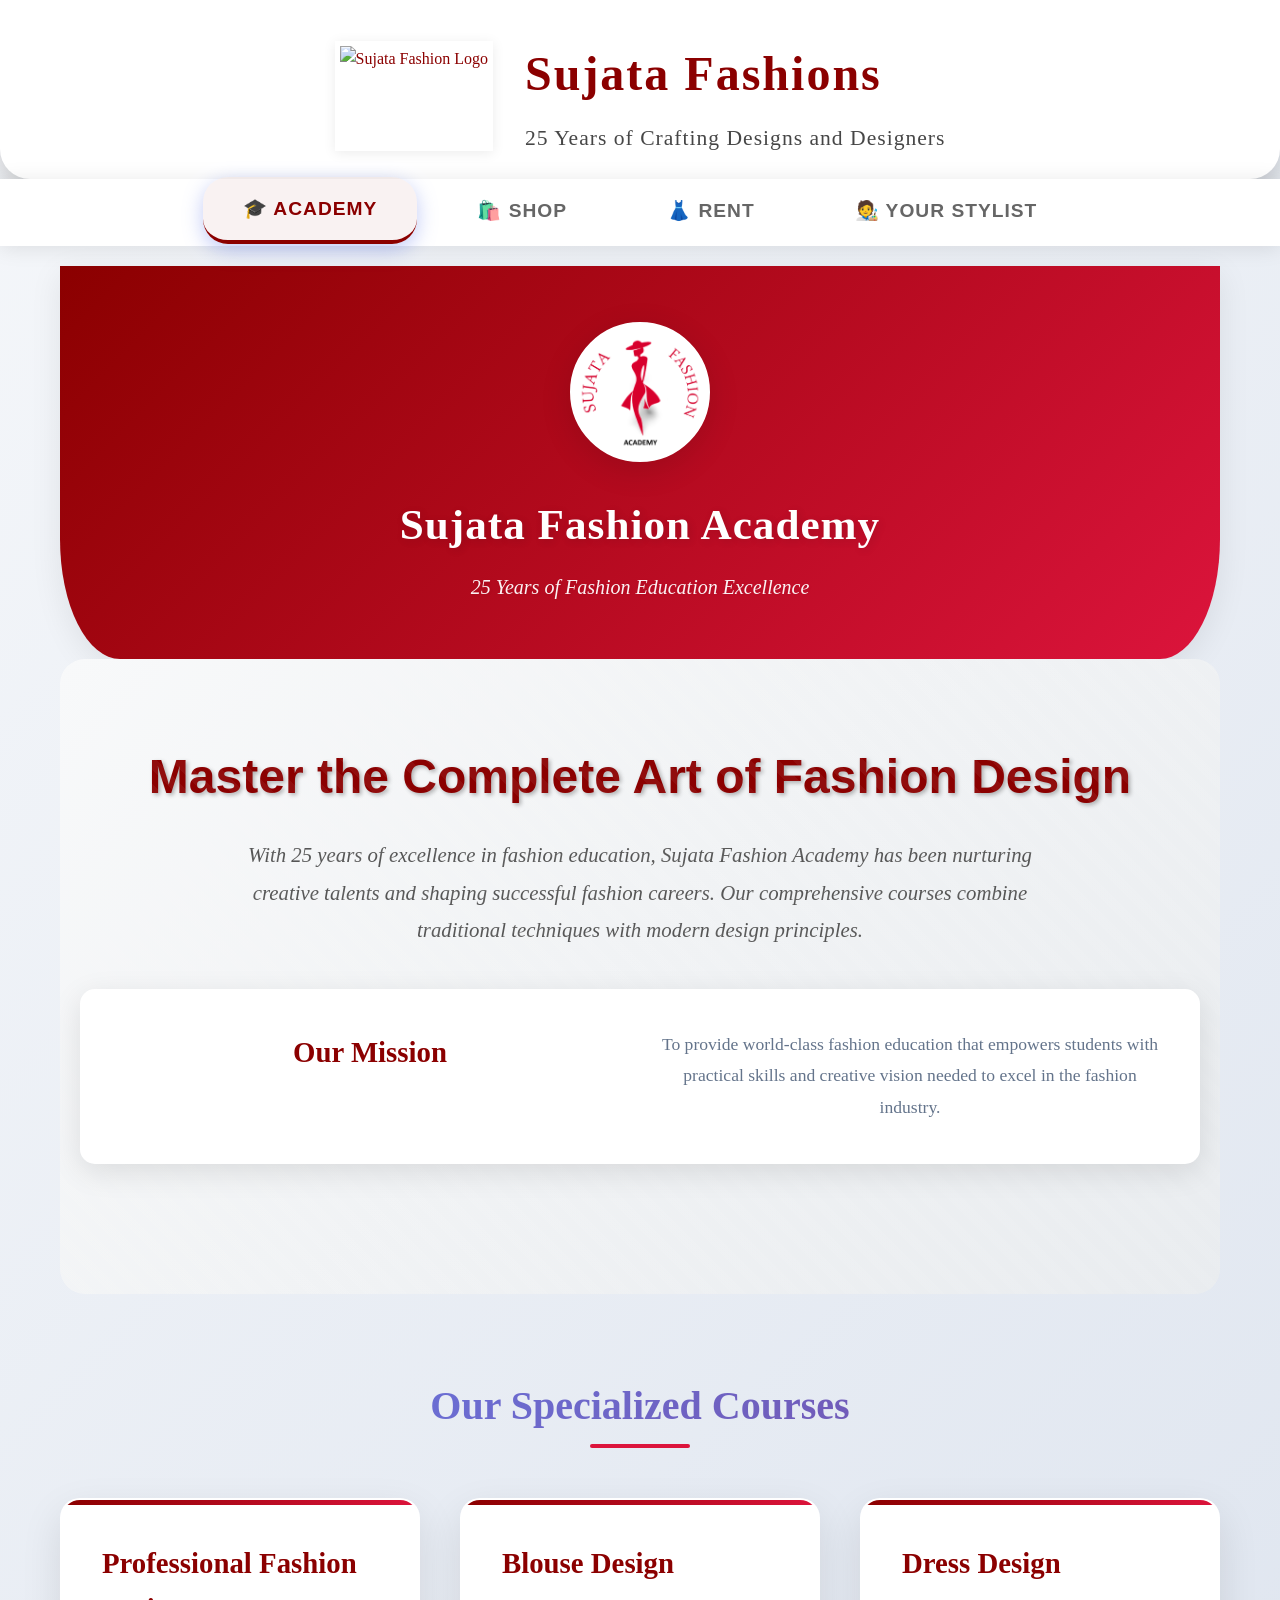
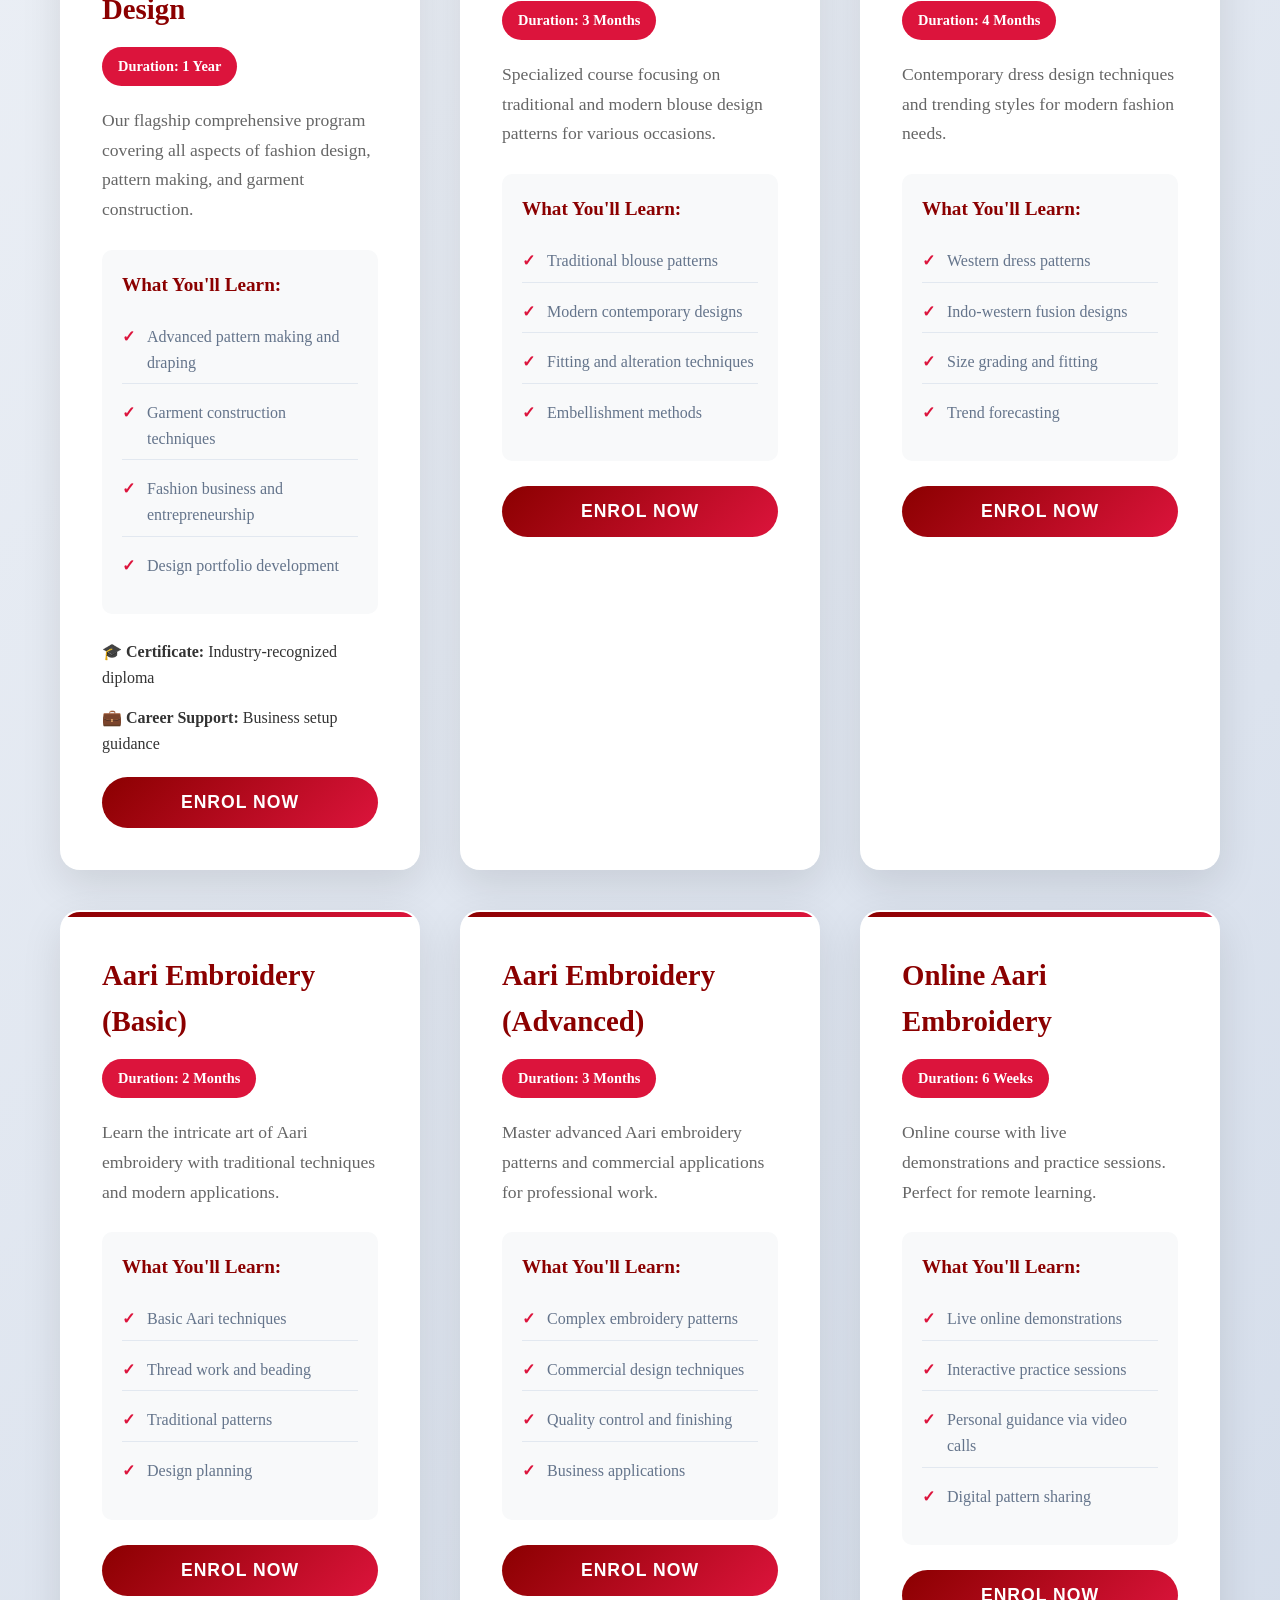
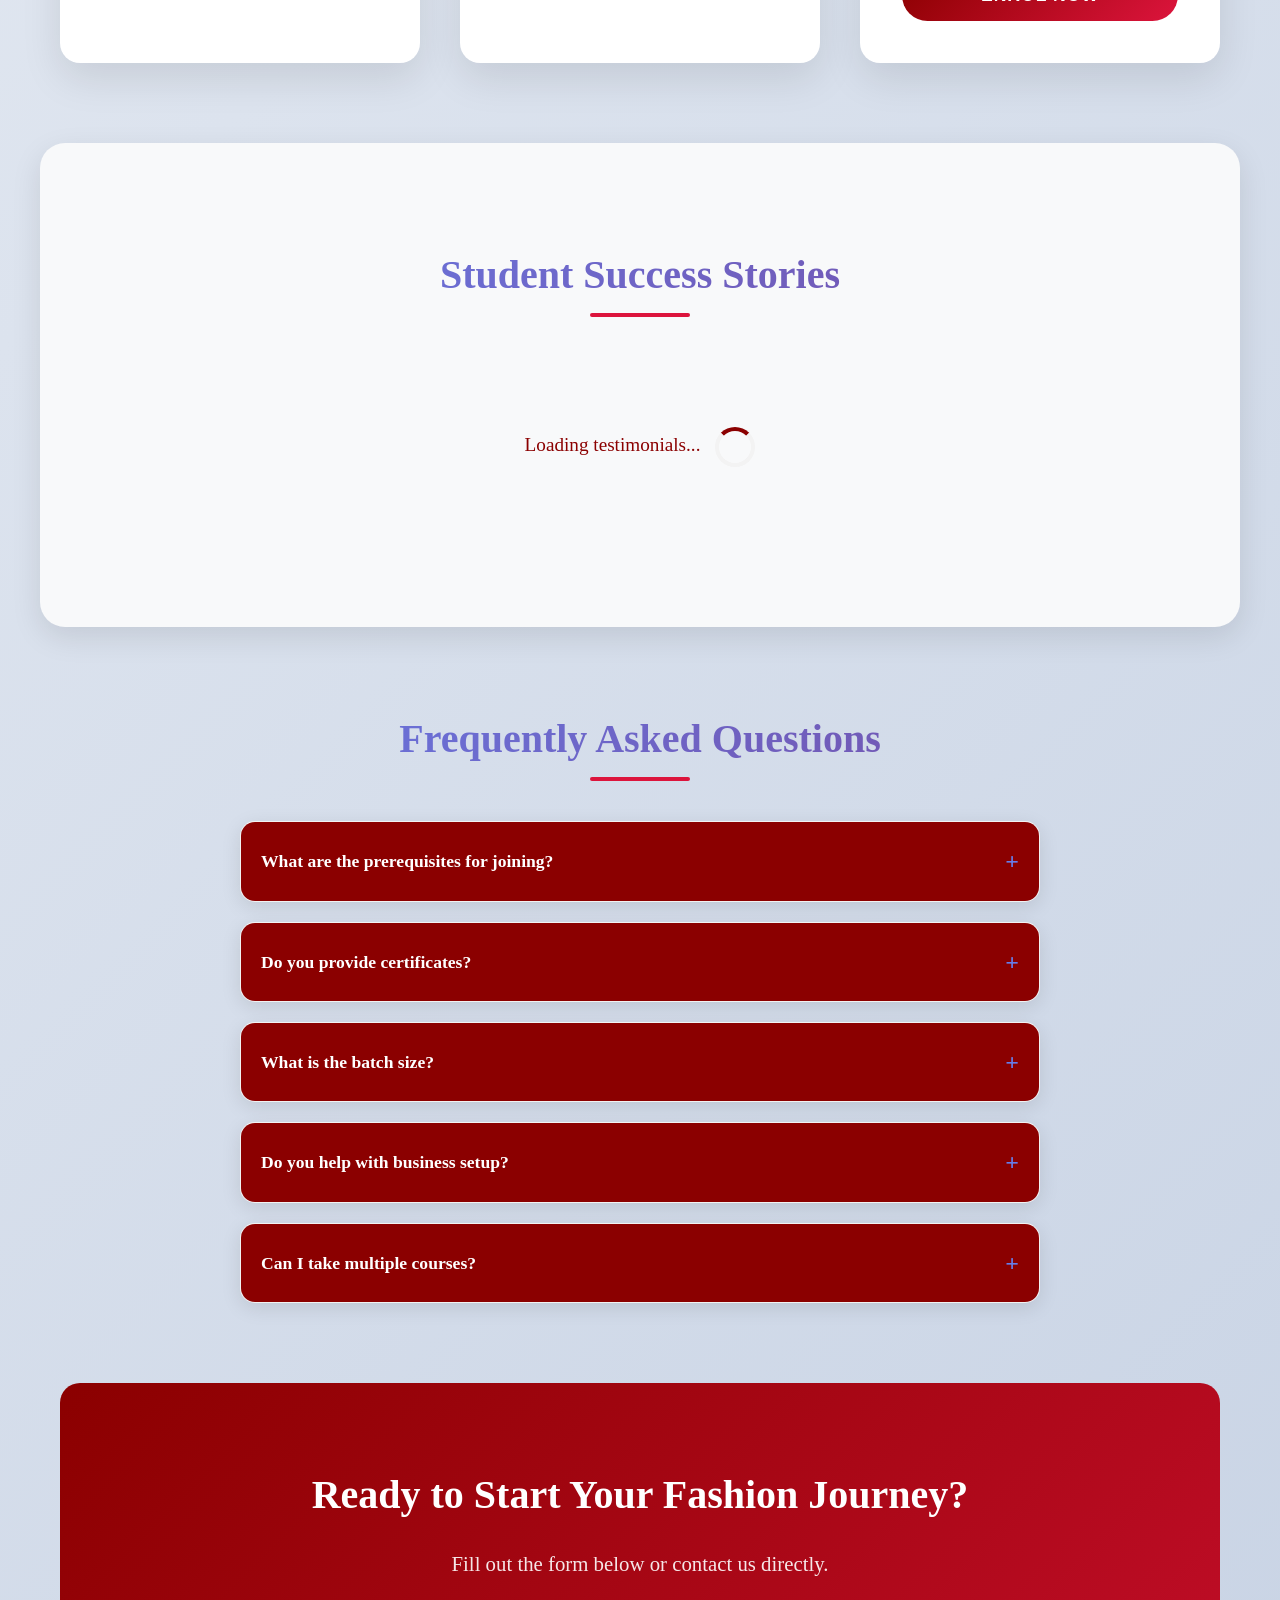
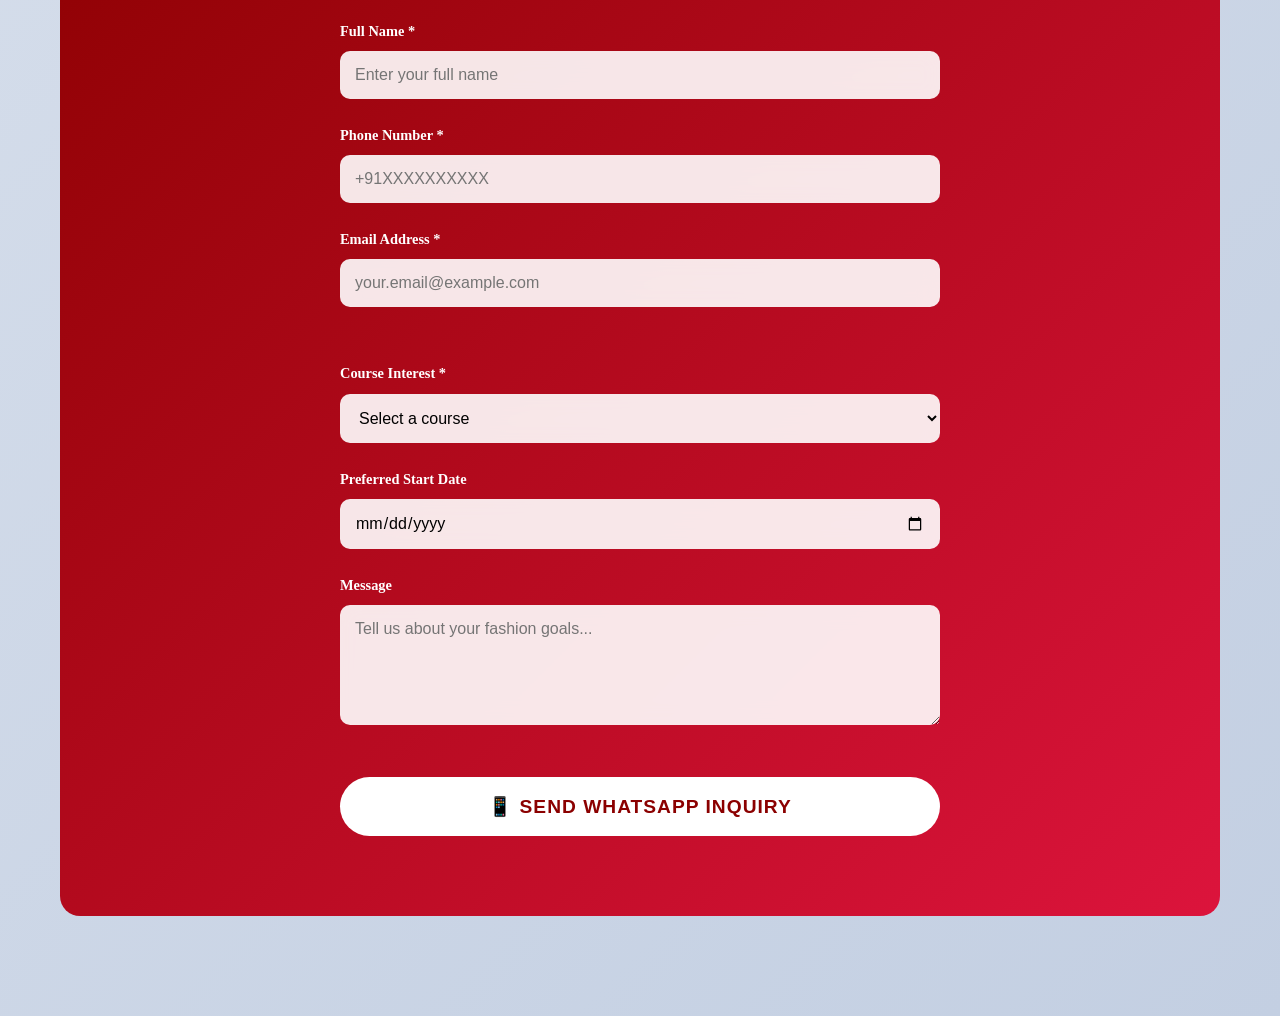
==== commit 0fbd6803: "Change Google Sheets API key Updated API key for Google Sheets API configuration." ====
--- a/index.html
+++ b/index.html
@@ -3,22 +3,715 @@
 <head>
     <meta charset="UTF-8">
     <meta name="viewport" content="width=device-width, initial-scale=1.0">
-    <title>Sujata Fashions & Academy — Designer Wear, Rental, Fashion Courses</title>
-    <meta name="description" content="Sujata Fashions — 25 years of excellence in fashion apparel, rental, and fashion education. Shop designer wear, rent occasion wear, or enrol in offline & online fashion courses.">
-    <meta name="keywords" content="Sujata Fashions, fashion courses, fashion design, fashion academy, blouse design, aari embroidery, dress design, saree rental, designer wear, online fashion courses, Pune">
-    <meta property="og:title" content="Sujata Fashions — Designer Wear, Rental &amp; Fashion Academy">
-    <meta property="og:description" content="25 years of crafting designs and designers. Shop premium fashion, rent occasion wear, or master fashion design with offline &amp; online courses.">
-    <meta property="og:image" content="https://sujatafashion.in/assets/images/logo/logo.png">
-    <meta property="og:url" content="https://sujatafashion.in/">
-    <meta property="og:type" content="website">
-    <meta name="twitter:card" content="summary_large_image">
-    <link rel="canonical" href="https://sujatafashion.in/">
-    <link rel="icon" type="image/png" href="assets/images/logo/logo.png">
-    <link rel="apple-touch-icon" href="assets/images/logo/logo.png">
+    <title>Sujata Fashion Academy - Master Fashion Design</title>
     <link rel="stylesheet" href="https://unpkg.com/aos@2.3.1/dist/aos.css">
     <link rel="stylesheet" href="css/main.css">
     <!-- Google reCAPTCHA Script -->
     <script src="https://www.google.com/recaptcha/api.js" async defer></script>
+    <style>
+        * {
+            margin: 0;
+            padding: 0;
+            box-sizing: border-box;
+        }
+
+        body {
+            font-family: 'Georgia', 'Times New Roman', serif;
+            line-height: 1.6;
+            color: #333;
+            background-color: #fff;
+        }
+
+        /* Main Header */
+        .main-header {
+            background: #fff; /* Changed to match logo background */
+            color: #8B0000;
+            padding: 36px 0 24px 0;
+            text-align: center;
+            margin-bottom: 0;
+        }
+
+        .main-header-logo {
+            height: 110px;
+            width: auto;
+            border-radius: 0;
+            background: #fff;
+            box-shadow: 0 2px 12px rgba(0,0,0,0.08);
+            object-fit: contain;
+        }
+
+        .main-header-title {
+            font-size: 3em;
+            font-weight: bold;
+            margin: 0;
+            color: #8B0000;
+            letter-spacing: 2px;
+            text-shadow: none;
+        }
+
+        .main-header-tagline {
+            font-size: 1.35em;
+            margin: 8px 0 0 0;
+            color: #333;
+            font-weight: 500;
+        }
+
+        /* Academy Logo & Header */
+        .academy-header {
+            text-align: center;
+            padding: 0;
+            background: none;
+            color: inherit;
+            position: relative;
+            overflow: visible;
+            z-index: 1; /* Ensure above other elements */
+        }
+
+        .academy-intro-circle {
+            background: linear-gradient(135deg, #8B0000 0%, #DC143C 100%);
+            color: white;
+            border-radius: 0 0 60px 60px/0 0 120px 120px;
+            padding: 60px 20px 60px 20px;
+            margin-bottom: 0;
+            text-align: center;
+            position: relative;
+            z-index: 2;
+            display: flex;
+            flex-direction: column;
+            align-items: center;
+            justify-content: flex-start;
+        }
+
+        .academy-logo {
+            width: 150px;
+            height: 150px;
+            margin-bottom: 20px;
+            border-radius: 50%;
+            box-shadow: 0 8px 32px rgba(0,0,0,0.3);
+            background: #fff;
+            object-fit: cover;
+            display: block;
+            position: relative;
+            z-index: 3;
+            border: 8px solid #fff;
+            /* Fix image overlap by adding overflow hidden and centering */
+            overflow: hidden;
+        }
+
+        .academy-title {
+            font-size: 3.5em;
+            font-weight: bold;
+            margin-bottom: 10px;
+            text-shadow: 2px 2px 4px rgba(0,0,0,0.5);
+        }
+
+        .academy-subtitle {
+            font-size: 1.5em;
+            opacity: 0.9;
+            font-style: italic;
+        }
+
+        /* Navigation */
+        .main-nav {
+            background: #fff;
+            box-shadow: 0 2px 20px rgba(0,0,0,0.1);
+            position: sticky;
+            top: 0;
+            z-index: 1000;
+        }
+
+        .nav-container {
+            max-width: 1200px;
+            margin: 0 auto;
+            display: flex;
+            justify-content: center;
+            padding: 0 20px;
+        }
+
+        .nav-button {
+            padding: 20px 40px;
+            background: none;
+            border: none;
+            font-size: 1.2em;
+            font-weight: bold;
+            color: #666;
+            cursor: pointer;
+            border-bottom: 4px solid transparent;
+            transition: all 0.3s ease;
+            text-transform: uppercase;
+            letter-spacing: 1px;
+        }
+
+        .nav-button.active {
+            color: #8B0000;
+            border-bottom-color: #8B0000;
+            background: rgba(139, 0, 0, 0.05);
+        }
+
+        .nav-button:hover {
+            color: #8B0000;
+            background: rgba(139, 0, 0, 0.1);
+        }
+
+        /* Container */
+        .container {
+            max-width: 1200px;
+            margin: 0 auto;
+            padding: 20px;
+        }
+
+        /* Tab Content */
+        .tab-content {
+            display: none;
+            animation: fadeIn 0.5s ease-in;
+        }
+
+        .tab-content.active {
+            display: block;
+        }
+
+        @keyframes fadeIn {
+            from { opacity: 0; transform: translateY(20px); }
+            to { opacity: 1; transform: translateY(0); }
+        }
+
+        /* Academy Section Styles */
+        .hero-section {
+            text-align: center;
+            padding: 80px 20px;
+            background: linear-gradient(135deg, #f8f9fa 0%, #e9ecef 100%);
+            margin-bottom: 60px;
+        }
+
+        .hero-title {
+            font-size: 3em;
+            margin-bottom: 20px;
+            color: #8B0000;
+            font-weight: bold;
+        }
+
+        .hero-description {
+            font-size: 1.3em;
+            max-width: 800px;
+            margin: 0 auto 30px;
+            color: #555;
+            line-height: 1.8;
+        }
+
+        .mission-box {
+            background: white;
+            padding: 40px;
+            border-radius: 15px;
+            box-shadow: 0 8px 30px rgba(0,0,0,0.1);
+            margin-top: 40px;
+        }
+
+        /* Courses Section */
+        .courses-section {
+            margin-bottom: 80px;
+        }
+
+        .section-title {
+            text-align: center;
+            font-size: 2.5em;
+            margin-bottom: 50px;
+            color: #8B0000;
+            position: relative;
+        }
+
+        .section-title::after {
+            content: '';
+            position: absolute;
+            bottom: -10px;
+            left: 50%;
+            transform: translateX(-50%);
+            width: 100px;
+            height: 4px;
+            background: #DC143C;
+            border-radius: 2px;
+        }
+
+        .courses-grid {
+            display: grid;
+            grid-template-columns: repeat(auto-fit, minmax(350px, 1fr));
+            gap: 40px;
+            margin-top: 60px;
+        }
+
+        .course-card {
+            background: white;
+            border-radius: 20px;
+            padding: 40px;
+            box-shadow: 0 15px 40px rgba(0,0,0,0.1);
+            transition: all 0.3s ease;
+            border: 2px solid transparent;
+            position: relative;
+            overflow: hidden;
+        }
+
+        .course-card::before {
+            content: '';
+            position: absolute;
+            top: 0;
+            left: 0;
+            right: 0;
+            height: 5px;
+            background: linear-gradient(90deg, #8B0000, #DC143C);
+        }
+
+        .course-card:hover {
+            transform: translateY(-10px);
+            box-shadow: 0 25px 50px rgba(139, 0, 0, 0.2);
+            border-color: #DC143C;
+        }
+
+        .course-title {
+            font-size: 1.8em;
+            margin-bottom: 15px;
+            color: #8B0000;
+            font-weight: bold;
+        }
+
+        .course-duration {
+            background: #DC143C;
+            color: white;
+            padding: 8px 16px;
+            border-radius: 25px;
+            font-size: 0.9em;
+            display: inline-block;
+            margin-bottom: 20px;
+            font-weight: bold;
+        }
+
+        .course-description {
+            font-size: 1.1em;
+            color: #666;
+            margin-bottom: 25px;
+            line-height: 1.7;
+        }
+
+        .course-features {
+            background: #f8f9fa;
+            padding: 20px;
+            border-radius: 10px;
+            margin-bottom: 25px;
+        }
+
+        .course-features h4 {
+            color: #8B0000;
+            margin-bottom: 15px;
+            font-size: 1.2em;
+        }
+
+        .course-features ul {
+            list-style: none;
+        }
+
+        .course-features li {
+            margin-bottom: 8px;
+            position: relative;
+            padding-left: 25px;
+        }
+
+        .course-features li::before {
+            content: '✓';
+            position: absolute;
+            left: 0;
+            color: #DC143C;
+            font-weight: bold;
+        }
+
+        .enrol-btn {
+            background: linear-gradient(135deg, #8B0000, #DC143C);
+            color: white;
+            border: none;
+            padding: 15px 40px;
+            border-radius: 50px;
+            font-size: 1.1em;
+            font-weight: bold;
+            cursor: pointer;
+            width: 100%;
+            transition: all 0.3s ease;
+            text-transform: uppercase;
+            letter-spacing: 1px;
+        }
+
+        .enrol-btn:hover {
+            transform: translateY(-2px);
+            box-shadow: 0 8px 20px rgba(139, 0, 0, 0.3);
+        }
+
+        /* Testimonials Section */
+        .testimonials-section {
+            background: #f8f9fa;
+            padding: 80px 20px;
+            margin: 80px -20px;
+        }
+
+        .testimonials-grid {
+            display: grid;
+            grid-template-columns: repeat(auto-fit, minmax(400px, 1fr));
+            gap: 40px;
+            margin-top: 60px;
+        }
+
+        .testimonial-card {
+            background: white;
+            border-radius: 20px;
+            padding: 30px;
+            box-shadow: 0 15px 40px rgba(0,0,0,0.1);
+            text-align: center;
+        }
+
+        .video-container {
+            position: relative;
+            margin-bottom: 20px;
+            border-radius: 15px;
+            overflow: hidden;
+        }
+
+        .video-iframe {
+            width: 100%;
+            height: 250px;
+            border: none;
+            border-radius: 15px;
+        }
+
+        .unmute-btn {
+            position: absolute;
+            bottom: 15px;
+            right: 15px;
+            background: rgba(139, 0, 0, 0.9);
+            color: white;
+            border: none;
+            padding: 8px 15px;
+            border-radius: 20px;
+            cursor: pointer;
+            font-size: 0.9em;
+            transition: all 0.3s ease;
+        }
+
+        .unmute-btn:hover {
+            background: rgba(139, 0, 0, 1);
+        }
+
+        .testimonial-text {
+            font-size: 1.1em;
+            color: #555;
+            font-style: italic;
+            margin-bottom: 20px;
+            line-height: 1.6;
+        }
+
+        .testimonial-author {
+            font-weight: bold;
+            color: #8B0000;
+            font-size: 1.2em;
+        }
+
+        .testimonial-course {
+            color: #666;
+            font-size: 0.9em;
+            margin-top: 5px;
+        }
+
+        /* FAQ Section */
+        .faq-section {
+            margin: 80px 0;
+        }
+
+        .faq-grid {
+            display: grid;
+            gap: 20px;
+            margin-top: 40px;
+        }
+
+        .faq-item {
+            background: white;
+            border-radius: 15px;
+            box-shadow: 0 5px 20px rgba(0,0,0,0.1);
+            overflow: hidden;
+            margin-bottom: 0 !important;
+        }
+
+        .faq-question {
+            background: #8B0000;
+            color: white;
+            padding: 20px;
+            font-weight: bold;
+            font-size: 1.1em;
+            cursor: pointer;
+            transition: background 0.3s ease;
+        }
+
+        .faq-answer {
+            padding: 20px;
+            color: #666;
+            line-height: 1.7;
+            display: none;
+            margin-bottom: 0 !important;
+            margin-top: 0 !important;
+        }
+
+        /* Contact Form */
+        .contact-section {
+            background: linear-gradient(135deg, #8B0000, #DC143C);
+            color: white;
+            padding: 80px 40px;
+            border-radius: 20px;
+            margin: 80px 0;
+        }
+
+        .form-grid {
+            display: grid;
+            grid-template-columns: repeat(auto-fit, minmax(300px, 1fr));
+            gap: 30px;
+            margin-top: 40px;
+        }
+
+        .form-group {
+            margin-bottom: 25px;
+        }
+
+        .form-group label {
+            display: block;
+            margin-bottom: 8px;
+            font-weight: bold;
+            color: white;
+        }
+
+        .form-group input,
+        .form-group select,
+        .form-group textarea {
+            width: 100%;
+            padding: 15px;
+            border: none;
+            border-radius: 10px;
+            font-size: 1em;
+            background: rgba(255,255,255,0.9);
+        }
+
+        .submit-btn {
+            background: white;
+            color: #8B0000;
+            border: none;
+            padding: 18px 50px;
+            border-radius: 50px;
+            font-size: 1.2em;
+            font-weight: bold;
+            cursor: pointer;
+            width: 100%;
+            transition: all 0.3s ease;
+            text-transform: uppercase;
+        }
+
+        .submit-btn:hover {
+            transform: translateY(-2px);
+            box-shadow: 0 8px 20px rgba(0,0,0,0.2);
+        }
+
+        /* Product Sections */
+        .products-grid {
+            display: grid;
+            grid-template-columns: repeat(auto-fill, minmax(300px, 1fr));
+            gap: 30px;
+            margin-top: 40px;
+        }
+
+        .product-card {
+            background: white;
+            border-radius: 15px;
+            overflow: hidden;
+            box-shadow: 0 10px 30px rgba(0,0,0,0.1);
+            transition: transform 0.3s ease;
+        }
+
+        .product-card:hover {
+            transform: translateY(-5px);
+        }
+
+        .product-image {
+            width: 100%;
+            height: 300px;
+            object-fit: contain;
+            background: #f8f9fa;
+        }
+
+        .product-info {
+            padding: 25px;
+        }
+
+        .product-name {
+            font-size: 1.3em;
+            margin-bottom: 10px;
+            color: #333;
+            font-weight: bold;
+        }
+
+        .product-price {
+            font-size: 1.5em;
+            color: #8B0000;
+            font-weight: bold;
+            margin-bottom: 15px;
+        }
+
+        .product-actions {
+            display: flex;
+            gap: 10px;
+        }
+
+        .whatsapp-btn, .details-btn {
+            flex: 1;
+            padding: 12px;
+            border: none;
+            border-radius: 25px;
+            font-weight: bold;
+            cursor: pointer;
+            transition: all 0.3s ease;
+        }
+
+        .whatsapp-btn {
+            background: #25D366;
+            color: white;
+        }
+
+        .details-btn {
+            background: #8B0000;
+            color: white;
+        }
+
+        /* Responsive Design */
+        @media (max-width: 768px) {
+            .academy-title {
+                font-size: 2.5em;
+            }
+
+            .nav-container {
+                flex-direction: column;
+            }
+
+            .nav-button {
+                padding: 15px;
+                border-bottom: 1px solid #eee;
+            }
+
+            .hero-title {
+                font-size: 2em;
+            }
+
+            .courses-grid {
+                grid-template-columns: 1fr;
+                gap: 30px;
+            }
+
+            .testimonials-grid {
+                grid-template-columns: 1fr;
+            }
+        }
+
+        /* Loading Animation */
+        .loading {
+            text-align: center;
+            padding: 60px;
+            font-size: 1.2em;
+            color: #8B0000;
+        }
+
+        .loading::after {
+            content: '';
+            width: 40px;
+            height: 40px;
+            border: 4px solid #f3f3f3;
+            border-top: 4px solid #8B0000;
+            border-radius: 50%;
+            animation: spin 1s linear infinite;
+            display: inline-block;
+            margin-left: 15px;
+        }
+
+        @keyframes spin {
+            0% { transform: rotate(0deg); }
+            100% { transform: rotate(360deg); }
+        }
+
+        /* reCAPTCHA Styling */
+        .g-recaptcha {
+            display: inline-block;
+            margin: 20px auto;
+        }
+
+        .form-group .g-recaptcha {
+            transform: scale(0.9);
+            transform-origin: center;
+        }
+
+        #recaptcha-container {
+            transition: all 0.3s ease;
+            opacity: 0;
+        }
+
+        #recaptcha-container[style*="block"] {
+            opacity: 1;
+            animation: slideIn 0.3s ease;
+        }
+
+        @keyframes slideIn {
+            from {
+                opacity: 0;
+                transform: translateY(-10px);
+            }
+            to {
+                opacity: 1;
+                transform: translateY(0);
+            }
+        }
+
+        @media (max-width: 768px) {
+            .g-recaptcha {
+                transform: scale(0.8);
+                transform-origin: left;
+            }
+        }
+
+        /* --- Stylist Tab Styles --- */
+        body.stylist-tab { background: linear-gradient(120deg, #e0c3fc, #8ec5fc, #e0c3fc 80%); }
+        #stylist-content { position:relative; min-height:600px; }
+        #stylist-consent {
+            position: absolute;
+            top: 0; left: 0; right: 0; bottom: 0;
+            width: 100%;
+            height: 100%;
+            background: #291649e7;
+            display: flex;
+            align-items: center;
+            justify-content: center;
+            z-index: 11;
+            margin: 0 !important;
+            padding: 0 !important;
+        }
+        #stylist-main { background: rgba(255,255,255,0.94); box-shadow: 0 4px 36px #d5d7f24a;
+          border-radius: 20px; padding: 2rem 2.5rem; max-width: 370px; min-width: 280px; min-height:390px; margin:2rem auto; text-align:center; position:relative;}
+        .stylist-bigbutton { background: #311b58; color:white; border:none;border-radius:33px;
+          padding:1.2rem 2.4rem;font-size:1.4rem;cursor:pointer;margin:3rem auto 2rem;width:98%;max-width:330px;font-weight:600;transition:.2s;box-shadow:0 2px 8px #b69df14a;}
+        .stylist-bigbutton:hover {background: #502688;}
+        .stylist-bubble{max-width:79%;padding:.8em 1.3em;border-radius:19px;display:inline-block;
+          font-size:1.06em;margin-top:10px;box-shadow:0 2px 6px #c9d1ec2a;}
+        .stylist-bubble.ai{background:#f4ecfe;align-self:flex-start; color:#5f3385;border-bottom-left-radius:5px;}
+        .stylist-bubble.user{background:#e9eafb;align-self:flex-end; color:#222;border-bottom-right-radius:5px;}
+        #stylist-chatbox{display:flex;flex-direction:column;align-items:flex-start;gap:3px;margin:1.2rem 0 0 0;min-height:110px;}
+        #stylist-answerinput {border-radius:25px;padding:.6em 1em;border:1px solid #eee;font-size:1.05em;width:73%;margin-top:1.2em}
+        #stylist-sendbtn{border:none;background:#7a42da;color:white;padding:.57em 1.18em;border-radius:18px;margin-left:.7em;cursor:pointer}
+        .stylist-options{display:flex;flex-direction:column;align-items:center;margin:1.5em 0 1em 0;}
+        .stylist-optionbtn{border:1px solid #be5ef6;color:#623c93;background:white;border-radius:1.15em;padding:.6em 1.6em;font-weight:500;cursor:pointer;margin:5px 0;width:85%;max-width:250px;font-size:1.08em;transition:.18s}
+        .stylist-optionbtn:hover{background:#e4cef7}
+        #stylist-loader{margin:23px;font-size:1.1em;animation:pulse 1.2s infinite alternate;}
+        @keyframes pulse{to{opacity:.3}}
+        #stylist-overlay, #stylist-consent {position:fixed;top:0;left:0;width:100vw;height:100vh;background:#291649e7;display:flex;align-items:center;justify-content:center;z-index:11}
+        #stylist-consent{text-align:center;color:white;flex-direction:column;}
+        #stylist-consent button{margin-top:30px;background:#fff;color:#6336a9;font-weight:700;padding:1em 2em;border:none;border-radius:19px;cursor:pointer;font-size:1.1em}
+        #stylist-recaptcha {margin:17px auto;display:none;}
+        .stylist-mininote{font-size:.97em;color:#8d73b8;}
+    </style>
 </head>
 <body>
     <!-- Main Header with Logo and Title -->
@@ -28,8 +721,8 @@
                  alt="Sujata Fashion Logo"
                  class="main-header-logo">
             <div style="display: flex; flex-direction: column; align-items: flex-start; justify-content: center;">
-                <h1 class="main-header-title" data-i18n="header_title">Sujata Fashions</h1>
-                <p class="main-header-tagline" data-i18n="header_tagline">25 Years of Crafting Designs and Designers</p>
+                <h1 class="main-header-title">Sujata Fashions</h1>
+                <p class="main-header-tagline">25 Years of Crafting Designs and Designers</p>
             </div>
         </div>
     </div>
@@ -37,18 +730,10 @@
     <!-- Navigation -->
     <nav class="main-nav">
         <div class="nav-container">
-            <button class="nav-button active" onclick="switchTab('academy')" data-i18n="nav_offline">🎓 Offline Courses</button>
-            <button class="nav-button" onclick="switchTab('online')" data-i18n="nav_online">💻 Online Courses</button>
-            <button class="nav-button" onclick="switchTab('shop')" data-i18n="nav_shop">🛍️ Shop</button>
-            <button class="nav-button" onclick="switchTab('rent')" data-i18n="nav_rent">👗 Rent</button>
-            <span class="language-toggle" style="margin-left: 15px; display: inline-flex; align-items: center;">
-                <label for="lang-select-top" style="margin-right: 5px; font-size: 1.2em;">🌐</label>
-                <select id="lang-select-top" class="lang-select" onchange="changeLanguage(this.value)" style="padding: 6px 10px; border-radius: 8px; border: 1px solid #ddd; background: white; font-size: 0.9em; cursor: pointer;">
-                    <option value="en">English</option>
-                    <option value="hi">हिन्दी</option>
-                    <option value="mr">मराठी</option>
-                </select>
-            </span>
+            <button class="nav-button active" onclick="switchTab('academy')">🎓 Academy</button>
+            <button class="nav-button" onclick="switchTab('shop')">🛍️ Shop</button>
+            <button class="nav-button" onclick="switchTab('rent')">👗 Rent</button>
+            <button class="nav-button" onclick="switchTab('stylist')">🧑‍🎨 Your Stylist</button>
         </div>
     </nav>
 
@@ -85,7 +770,7 @@
                         text-shadow: 2px 2px 8px rgba(0,0,0,0.12);
                         letter-spacing: 1px;
                         font-family: 'Georgia', serif;
-                    " data-i18n="academy_title">
+                    ">
                         Sujata Fashion Academy
                     </h1>
                     <p style="
@@ -95,159 +780,141 @@
                         margin-bottom: 0;
                         font-family: 'Georgia', serif;
                         text-shadow: 1px 1px 4px rgba(0,0,0,0.08);
-                    " data-i18n="academy_subtitle">
+                    ">
                         25 Years of Fashion Education Excellence
                     </p>
                 </div>
             </section>
             <!-- Hero Section -->
             <section class="hero-section" data-aos="fade-up">
-                <h2 class="hero-title" data-i18n="hero_title">Master the Complete Art of Fashion Design</h2>
-                <p class="hero-description" data-i18n="hero_desc">
+                <h2 class="hero-title">Master the Complete Art of Fashion Design</h2>
+                <p class="hero-description">
                     With 25 years of excellence in fashion education, Sujata Fashion Academy has been nurturing creative talents and shaping successful fashion careers. Our comprehensive courses combine traditional techniques with modern design principles.
                 </p>
-                <div class="trust-strip" style="display: flex; flex-wrap: wrap; justify-content: center; gap: 30px; margin-bottom: 30px;">
-                    <div class="trust-card">
-                        <span class="stat-number">25+</span>
-                        <span class="stat-label" data-i18n="trust_years_label">Years of Excellence</span>
-                    </div>
-                    <div class="trust-card">
-                        <span class="stat-number">1000+</span>
-                        <span class="stat-label" data-i18n="trust_students_label">Students Trained</span>
-                    </div>
-                    <div class="trust-card">
-                        <span class="stat-number">100%</span>
-                        <span class="stat-label" data-i18n="trust_training_label">Practical Training</span>
-                    </div>
-                    <div class="trust-card">
-                        <span class="stat-number">⭐4.9</span>
-                        <span class="stat-label" data-i18n="trust_rating_label">Student Rating</span>
-                    </div>
-                </div>
                 <div class="mission-box">
-                    <h3 data-i18n="mission_title">Our Mission</h3>
-                    <p data-i18n="mission_desc">To provide world-class fashion education that empowers students with practical skills and creative vision needed to excel in the fashion industry.</p>
+                    <h3 style="color: #8B0000; margin-bottom: 20px; font-size: 1.8em;">Our Mission</h3>
+                    <p>To provide world-class fashion education that empowers students with practical skills and creative vision needed to excel in the fashion industry.</p>
                 </div>
             </section>
 
             <!-- Courses Section -->
             <section class="courses-section">
-                <h2 class="section-title" data-aos="fade-up" data-i18n="courses_title">Our Specialized Courses</h2>
+                <h2 class="section-title" data-aos="fade-up">Our Specialized Courses</h2>
                 <div class="courses-grid">
                     <!-- Professional Fashion Design -->
                     <div class="course-card" data-aos="fade-up" data-aos-delay="100">
-                        <h3 class="course-title" data-i18n="course_pfd_title">Professional Fashion Design</h3>
-                        <span class="course-duration" data-i18n="course_pfd_duration">Duration: 1 Year</span>
-                        <p class="course-description" data-i18n="course_pfd_desc">
+                        <h3 class="course-title">Professional Fashion Design</h3>
+                        <span class="course-duration">Duration: 1 Year</span>
+                        <p class="course-description">
                             Our flagship comprehensive program covering all aspects of fashion design, pattern making, and garment construction.
                         </p>
                         <div class="course-features">
-                            <h4 data-i18n="course_pfd_learn">What You'll Learn:</h4>
+                            <h4>What You'll Learn:</h4>
                             <ul>
-                                <li data-i18n="course_pfd_feat1">Advanced pattern making and draping</li>
-                                <li data-i18n="course_pfd_feat2">Garment construction techniques</li>
-                                <li data-i18n="course_pfd_feat3">Fashion business and entrepreneurship</li>
-                                <li data-i18n="course_pfd_feat4">Design portfolio development</li>
+                                <li>Advanced pattern making and draping</li>
+                                <li>Garment construction techniques</li>
+                                <li>Fashion business and entrepreneurship</li>
+                                <li>Design portfolio development</li>
                             </ul>
                         </div>
-                        <p style="margin-bottom: 15px;" data-i18n="course_pfd_cert"><strong>🎓 Certificate:</strong> Industry-recognized diploma</p>
-                        <p style="margin-bottom: 20px;" data-i18n="course_pfd_career"><strong>💼 Career Support:</strong> Business setup guidance</p>
-                        <button class="enrol-btn" onclick="inquireAboutCourse('Professional Fashion Design', '1 Year')" data-i18n="enrol_btn">Enrol Now</button>
+                        <p style="margin-bottom: 15px;"><strong>🎓 Certificate:</strong> Industry-recognized diploma</p>
+                        <p style="margin-bottom: 20px;"><strong>💼 Career Support:</strong> Business setup guidance</p>
+                        <button class="enrol-btn" onclick="inquireAboutCourse('Professional Fashion Design', '1 Year')">Enrol Now</button>
                     </div>
 
                     <!-- Blouse Design -->
                     <div class="course-card" data-aos="fade-up" data-aos-delay="200">
-                        <h3 class="course-title" data-i18n="course_blouse_title">Blouse Design</h3>
-                        <span class="course-duration" data-i18n="course_blouse_duration">Duration: 3 Months</span>
-                        <p class="course-description" data-i18n="course_blouse_desc">
+                        <h3 class="course-title">Blouse Design</h3>
+                        <span class="course-duration">Duration: 3 Months</span>
+                        <p class="course-description">
                             Specialized course focusing on traditional and modern blouse design patterns for various occasions.
                         </p>
                         <div class="course-features">
-                            <h4 data-i18n="course_blouse_learn">What You'll Learn:</h4>
+                            <h4>What You'll Learn:</h4>
                             <ul>
-                                <li data-i18n="course_blouse_feat1">Traditional blouse patterns</li>
-                                <li data-i18n="course_blouse_feat2">Modern contemporary designs</li>
-                                <li data-i18n="course_blouse_feat3">Fitting and alteration techniques</li>
-                                <li data-i18n="course_blouse_feat4">Embellishment methods</li>
+                                <li>Traditional blouse patterns</li>
+                                <li>Modern contemporary designs</li>
+                                <li>Fitting and alteration techniques</li>
+                                <li>Embellishment methods</li>
                             </ul>
                         </div>
-                        <button class="enrol-btn" onclick="inquireAboutCourse('Blouse Design', '3 Months')" data-i18n="enrol_btn">Enrol Now</button>
+                        <button class="enrol-btn" onclick="inquireAboutCourse('Blouse Design', '3 Months')">Enrol Now</button>
                     </div>
 
                     <!-- Dress Design -->
                     <div class="course-card" data-aos="fade-up" data-aos-delay="300">
-                        <h3 class="course-title" data-i18n="course_dress_title">Dress Design</h3>
-                        <span class="course-duration" data-i18n="course_dress_duration">Duration: 4 Months</span>
-                        <p class="course-description" data-i18n="course_dress_desc">
+                        <h3 class="course-title">Dress Design</h3>
+                        <span class="course-duration">Duration: 4 Months</span>
+                        <p class="course-description">
                             Contemporary dress design techniques and trending styles for modern fashion needs.
                         </p>
                         <div class="course-features">
-                            <h4 data-i18n="course_dress_learn">What You'll Learn:</h4>
+                            <h4>What You'll Learn:</h4>
                             <ul>
-                                <li data-i18n="course_dress_feat1">Western dress patterns</li>
-                                <li data-i18n="course_dress_feat2">Indo-western fusion designs</li>
-                                <li data-i18n="course_dress_feat3">Size grading and fitting</li>
-                                <li data-i18n="course_dress_feat4">Trend forecasting</li>
+                                <li>Western dress patterns</li>
+                                <li>Indo-western fusion designs</li>
+                                <li>Size grading and fitting</li>
+                                <li>Trend forecasting</li>
                             </ul>
                         </div>
-                        <button class="enrol-btn" onclick="inquireAboutCourse('Dress Design', '4 Months')" data-i18n="enrol_btn">Enrol Now</button>
+                        <button class="enrol-btn" onclick="inquireAboutCourse('Dress Design', '4 Months')">Enrol Now</button>
                     </div>
 
                     <!-- Aari Embroidery Basic -->
                     <div class="course-card" data-aos="fade-up" data-aos-delay="400">
-                        <h3 class="course-title" data-i18n="course_aari_basic_title">Aari Embroidery (Basic)</h3>
-                        <span class="course-duration" data-i18n="course_aari_basic_duration">Duration: 2 Months</span>
-                        <p class="course-description" data-i18n="course_aari_basic_desc">
+                        <h3 class="course-title">Aari Embroidery (Basic)</h3>
+                        <span class="course-duration">Duration: 2 Months</span>
+                        <p class="course-description">
                             Learn the intricate art of Aari embroidery with traditional techniques and modern applications.
                         </p>
                         <div class="course-features">
-                            <h4 data-i18n="course_aari_basic_learn">What You'll Learn:</h4>
+                            <h4>What You'll Learn:</h4>
                             <ul>
-                                <li data-i18n="course_aari_basic_feat1">Basic Aari techniques</li>
-                                <li data-i18n="course_aari_basic_feat2">Thread work and beading</li>
-                                <li data-i18n="course_aari_basic_feat3">Traditional patterns</li>
-                                <li data-i18n="course_aari_basic_feat4">Design planning</li>
+                                <li>Basic Aari techniques</li>
+                                <li>Thread work and beading</li>
+                                <li>Traditional patterns</li>
+                                <li>Design planning</li>
                             </ul>
                         </div>
-                        <button class="enrol-btn" onclick="inquireAboutCourse('Aari Embroidery Basic', '2 Months')" data-i18n="enrol_btn">Enrol Now</button>
+                        <button class="enrol-btn" onclick="inquireAboutCourse('Aari Embroidery Basic', '2 Months')">Enrol Now</button>
                     </div>
 
                     <!-- Aari Embroidery Advanced -->
                     <div class="course-card" data-aos="fade-up" data-aos-delay="500">
-                        <h3 class="course-title" data-i18n="course_aari_adv_title">Aari Embroidery (Advanced)</h3>
-                        <span class="course-duration" data-i18n="course_aari_adv_duration">Duration: 3 Months</span>
-                        <p class="course-description" data-i18n="course_aari_adv_desc">
+                        <h3 class="course-title">Aari Embroidery (Advanced)</h3>
+                        <span class="course-duration">Duration: 3 Months</span>
+                        <p class="course-description">
                             Master advanced Aari embroidery patterns and commercial applications for professional work.
                         </p>
                         <div class="course-features">
-                            <h4 data-i18n="course_aari_adv_learn">What You'll Learn:</h4>
+                            <h4>What You'll Learn:</h4>
                             <ul>
-                                <li data-i18n="course_aari_adv_feat1">Complex embroidery patterns</li>
-                                <li data-i18n="course_aari_adv_feat2">Commercial design techniques</li>
-                                <li data-i18n="course_aari_adv_feat3">Quality control and finishing</li>
-                                <li data-i18n="course_aari_adv_feat4">Business applications</li>
+                                <li>Complex embroidery patterns</li>
+                                <li>Commercial design techniques</li>
+                                <li>Quality control and finishing</li>
+                                <li>Business applications</li>
                             </ul>
                         </div>
-                        <button class="enrol-btn" onclick="inquireAboutCourse('Aari Embroidery Advanced', '3 Months')" data-i18n="enrol_btn">Enrol Now</button>
+                        <button class="enrol-btn" onclick="inquireAboutCourse('Aari Embroidery Advanced', '3 Months')">Enrol Now</button>
                     </div>
 
                     <!-- Online Aari Embroidery -->
                     <div class="course-card" data-aos="fade-up" data-aos-delay="600">
-                        <h3 class="course-title" data-i18n="course_online_aari_title">Online Aari Embroidery</h3>
-                        <span class="course-duration" data-i18n="course_online_aari_duration">Duration: 6 Weeks</span>
-                        <p class="course-description" data-i18n="course_online_aari_desc">
+                        <h3 class="course-title">Online Aari Embroidery</h3>
+                        <span class="course-duration">Duration: 6 Weeks</span>
+                        <p class="course-description">
                             Online course with live demonstrations and practice sessions. Perfect for remote learning.
                         </p>
                         <div class="course-features">
-                            <h4 data-i18n="course_online_aari_learn">What You'll Learn:</h4>
+                            <h4>What You'll Learn:</h4>
                             <ul>
-                                <li data-i18n="course_online_aari_feat1">Live online demonstrations</li>
-                                <li data-i18n="course_online_aari_feat2">Interactive practice sessions</li>
-                                <li data-i18n="course_online_aari_feat3">Personal guidance via video calls</li>
-                                <li data-i18n="course_online_aari_feat4">Digital pattern sharing</li>
+                                <li>Live online demonstrations</li>
+                                <li>Interactive practice sessions</li>
+                                <li>Personal guidance via video calls</li>
+                                <li>Digital pattern sharing</li>
                             </ul>
                         </div>
-                        <button class="enrol-btn" onclick="inquireAboutCourse('Online Aari Embroidery', '6 Weeks')" data-i18n="enrol_btn">Enrol Now</button>
+                        <button class="enrol-btn" onclick="inquireAboutCourse('Online Aari Embroidery', '6 Weeks')">Enrol Now</button>
                     </div>
                 </div>
             </section>
@@ -255,80 +922,80 @@
             <!-- Testimonials Section -->
             <section class="testimonials-section">
                 <div class="container">
-                    <h2 class="section-title" style="color: white;" data-aos="fade-up" data-i18n="testimonials_title">Student Success Stories</h2>
+                    <h2 class="section-title" style="color: white;" data-aos="fade-up">Student Success Stories</h2>
                     <div id="testimonials-grid" class="testimonials-grid">
-                        <div class="loading" data-i18n="loading_text">Loading testimonials...</div>
+                        <div class="loading">Loading testimonials...</div>
                     </div>
                 </div>
             </section>
 
             <!-- FAQ Section -->
             <section class="faq-section">
-                <h2 class="section-title" data-aos="fade-up" data-i18n="faq_title">Frequently Asked Questions</h2>
+                <h2 class="section-title" data-aos="fade-up">Frequently Asked Questions</h2>
                 <div class="faq-grid" data-aos="fade-up">
                     <div class="faq-item">
-                        <div class="faq-question" onclick="toggleFAQ(this)" data-i18n="faq_q1">What are the prerequisites for joining?</div>
-                        <div class="faq-answer" data-i18n="faq_a1">No prior experience required. Basic education (10th pass) is preferred. Passion for fashion and creativity is most important.</div>
+                        <div class="faq-question" onclick="toggleFAQ(this)">What are the prerequisites for joining?</div>
+                        <div class="faq-answer">No prior experience required. Basic education (10th pass) is preferred. Passion for fashion and creativity is most important.</div>
                     </div>
                     <div class="faq-item">
-                        <div class="faq-question" onclick="toggleFAQ(this)" data-i18n="faq_q2">Do you provide certificates?</div>
-                        <div class="faq-answer" data-i18n="faq_a2">Yes, we provide completion certificates for all our courses. Our diploma course certificate is recognized in the fashion industry.</div>
+                        <div class="faq-question" onclick="toggleFAQ(this)">Do you provide certificates?</div>
+                        <div class="faq-answer">Yes, we provide completion certificates for all our courses. Our diploma course certificate is recognized in the fashion industry.</div>
                     </div>
                     <div class="faq-item">
-                        <div class="faq-question" onclick="toggleFAQ(this)" data-i18n="faq_q3">What is the batch size?</div>
-                        <div class="faq-answer" data-i18n="faq_a3">We maintain small batch sizes (8-12 students) to ensure personalized attention and hands-on learning experience.</div>
+                        <div class="faq-question" onclick="toggleFAQ(this)">What is the batch size?</div>
+                        <div class="faq-answer">We maintain small batch sizes (8-12 students) to ensure personalized attention and hands-on learning experience.</div>
                     </div>
                     <div class="faq-item">
-                        <div class="faq-question" onclick="toggleFAQ(this)" data-i18n="faq_q4">Do you help with business setup?</div>
-                        <div class="faq-answer" data-i18n="faq_a4">We provide guidance for setting up your own business and connect you with our network of alumni and industry contacts.</div>
+                        <div class="faq-question" onclick="toggleFAQ(this)">Do you help with business setup?</div>
+                        <div class="faq-answer">We provide guidance for setting up your own business and connect you with our network of alumni and industry contacts.</div>
                     </div>
                     <div class="faq-item">
-                        <div class="faq-question" onclick="toggleFAQ(this)" data-i18n="faq_q5">Can I take multiple courses?</div>
-                        <div class="faq-answer" data-i18n="faq_a5">Yes, you can combine courses. We offer flexible scheduling and discounts for multiple course enrollments.</div>
+                        <div class="faq-question" onclick="toggleFAQ(this)">Can I take multiple courses?</div>
+                        <div class="faq-answer">Yes, you can combine courses. We offer flexible scheduling and discounts for multiple course enrollments.</div>
                     </div>
                 </div>
             </section>
 
             <!-- Contact Form -->
             <section class="contact-section" data-aos="fade-up">
-                <h2 style="text-align: center; font-size: 2.5em; margin-bottom: 20px;" data-i18n="contact_title">Ready to Start Your Fashion Journey?</h2>
-                <p style="text-align: center; font-size: 1.3em;" data-i18n="contact_subtitle">Fill out the form below or contact us directly.</p>
+                <h2 style="text-align: center; font-size: 2.5em; margin-bottom: 20px;">Ready to Start Your Fashion Journey?</h2>
+                <p style="text-align: center; font-size: 1.3em;">Fill out the form below or contact us directly.</p>
                 <form class="academy-contact-form" onsubmit="submitAcademyInquiry(event)">
                     <div class="form-grid">
                         <div>
                             <div class="form-group">
-                                <label data-i18n="form_name_label">Full Name *</label>
-                                <input type="text" name="name" required placeholder="Enter your full name" data-i18n="form_name_placeholder">
+                                <label>Full Name *</label>
+                                <input type="text" name="name" required placeholder="Enter your full name">
                             </div>
                             <div class="form-group">
-                                <label data-i18n="form_phone_label">Phone Number *</label>
-                                <input type="tel" name="phone" required placeholder="+91XXXXXXXXXX" data-i18n="form_phone_placeholder">
+                                <label>Phone Number *</label>
+                                <input type="tel" name="phone" required placeholder="+91XXXXXXXXXX">
                             </div>
                             <div class="form-group">
-                                <label data-i18n="form_email_label">Email Address *</label>
-                                <input type="email" name="email" required placeholder="your.email@example.com" data-i18n="form_email_placeholder">
+                                <label>Email Address *</label>
+                                <input type="email" name="email" required placeholder="your.email@example.com">
                             </div>
                         </div>
                         <div>
                             <div class="form-group">
-                                <label data-i18n="form_course_label">Course Interest *</label>
+                                <label>Course Interest *</label>
                                 <select name="course" required>
-                                    <option value="" data-i18n="form_course_select">Select a course</option>
-                                    <option value="Professional Fashion Design" data-i18n="course_opt_pfd">Professional Fashion Design (1 Year)</option>
-                                    <option value="Blouse Design" data-i18n="course_opt_blouse">Blouse Design (3 Months)</option>
-                                    <option value="Dress Design" data-i18n="course_opt_dress">Dress Design (4 Months)</option>
-                                    <option value="Aari Embroidery Basic" data-i18n="course_opt_aari_basic">Aari Embroidery Basic (2 Months)</option>
-                                    <option value="Aari Embroidery Advanced" data-i18n="course_opt_aari_adv">Aari Embroidery Advanced (3 Months)</option>
-                                    <option value="Online Aari Embroidery" data-i18n="course_opt_online_aari">Online Aari Embroidery (6 Weeks)</option>
+                                    <option value="">Select a course</option>
+                                    <option value="Professional Fashion Design">Professional Fashion Design (1 Year)</option>
+                                    <option value="Blouse Design">Blouse Design (3 Months)</option>
+                                    <option value="Dress Design">Dress Design (4 Months)</option>
+                                    <option value="Aari Embroidery Basic">Aari Embroidery Basic (2 Months)</option>
+                                    <option value="Aari Embroidery Advanced">Aari Embroidery Advanced (3 Months)</option>
+                                    <option value="Online Aari Embroidery">Online Aari Embroidery (6 Weeks)</option>
                                 </select>
                             </div>
                             <div class="form-group">
-                                <label data-i18n="form_date_label">Preferred Start Date</label>
+                                <label>Preferred Start Date</label>
                                 <input type="date" name="preferredDate">
                             </div>
                             <div class="form-group">
-                                <label data-i18n="form_message_label">Message</label>
-                                <textarea name="message" rows="4" placeholder="Tell us about your fashion goals..." data-i18n="form_message_placeholder"></textarea>
+                                <label>Message</label>
+                                <textarea name="message" rows="4" placeholder="Tell us about your fashion goals..."></textarea>
                             </div>
                         </div>
                     </div>
@@ -338,267 +1005,255 @@
                         <div class="g-recaptcha" data-sitekey="6Lf8vsorAAAAAJQd9uPgTMw7rWjmmLRLID9L-KR_"></div>
                     </div>
 
-                    <button type="submit" class="submit-btn" data-i18n="form_submit">📱 Send WhatsApp Inquiry</button>
+                    <button type="submit" class="submit-btn">📱 Send WhatsApp Inquiry</button>
                 </form>
             </section>
         </div>
 
-        <!-- Online Courses Content (New) -->
-        <div id="online-content" class="tab-content">
-            <section style="
-                background: linear-gradient(135deg, #1a5276 0%, #2e86c1 100%);
-                border-radius: 0 0 60px 60px/0 0 120px 120px;
-                color: #fff;
-                text-align: center;
-                padding: 56px 0 56px 0;
-                margin-bottom: 0;
-                box-shadow: 0 8px 32px rgba(0,0,0,0.08);
-                position: relative;
-            ">
-                <div style="
-                    display: flex;
-                    flex-direction: column;
-                    align-items: center;
-                    justify-content: center;
-                    max-width: 700px;
-                    margin: 0 auto;
-                ">
-                    <div style="
-                        width: 120px; height: 120px; border-radius: 50%;
-                        background: #fff; box-shadow: 0 8px 32px rgba(0,0,0,0.12);
-                        border: 6px solid #fff; object-fit: contain;
-                        margin-bottom: 28px; display: flex;
-                        align-items: center; justify-content: center;
-                        font-size: 4em;
-                    ">💻</div>
-                    <h1 style="
-                        font-size: 2.7em;
-                        font-weight: bold;
-                        margin-bottom: 12px;
-                        text-shadow: 2px 2px 8px rgba(0,0,0,0.12);
-                        letter-spacing: 1px;
-                        font-family: 'Georgia', serif;
-                    " data-i18n="online_hero_title">
-                        Sujata Fashion Academy — Online
-                    </h1>
-                    <p style="
-                        font-size: 1.25em;
-                        font-style: italic;
-                        opacity: 0.95;
-                        margin-bottom: 0;
-                        font-family: 'Georgia', serif;
-                        text-shadow: 1px 1px 4px rgba(0,0,0,0.08);
-                    " data-i18n="online_subtitle">
-                        Learn Fashion Design from Anywhere — Live Instructor-Led &amp; Self-Paced
-                    </p>
+        <!-- Shop Content -->
+        <div id="shop-content" class="tab-content">
+            <section data-aos="fade-up">
+                <h2 class="section-title">Designer Fashion Shop</h2>
+                <p style="text-align: center; font-size: 1.2em; margin-bottom: 40px;">Premium quality designer outfits crafted with excellence</p>
+                <div id="shop-products" class="products-grid">
+                    <div class="loading">Loading shop products...</div>
                 </div>
             </section>
-
-            <!-- Hero / USP -->
-            <section class="hero-section" data-aos="fade-up">
-                <h2 class="hero-title" data-i18n="online_hero_title">Your Fashion Classroom, Anywhere</h2>
-                <p class="hero-description" data-i18n="online_hero_desc">
-                    Sujata Fashion Academy brings 25 years of teaching excellence online.
-                    Whether you prefer live instructor-led sessions with real-time feedback
-                    or self-paced learning at your convenience, our online courses give you
-                    the same hands-on skills that have launched hundreds of fashion careers.
+        </div>
+
+        <!-- Rent Content -->
+        <div id="rent-content" class="tab-content">
+            <section data-aos="fade-up">
+                <h2 class="section-title">Premium Rental Collection</h2>
+                <p style="text-align: center; font-size: 1.2em; margin-bottom: 40px;">Exquisite outfits for your special occasions</p>
+                <p style="text-align:center; color:#8B0000; font-size:1.08em; margin-bottom:18px;">
+                    <em>Our rental catalog is being artistically curated and updated. Please check back soon for new arrivals and exclusive pieces.</em>
                 </p>
-                <div class="mission-box" style="display: grid; grid-template-columns: repeat(auto-fit, minmax(260px, 1fr)); gap: 30px; text-align: center;">
-                    <div>
-                        <span style="font-size: 3em;">👩‍🏫</span>
-                        <h3 data-i18n="online_usp_live_title">Live Instructor-Led</h3>
-                        <p data-i18n="online_usp_live_desc">Real-time classes with personal guidance, Q&amp;A, and feedback — just like being in our classroom.</p>
-                    </div>
-                    <div>
-                        <span style="font-size: 3em;">⏱️</span>
-                        <h3 data-i18n="online_usp_self_title">Self-Paced</h3>
-                        <p data-i18n="online_usp_self_desc">Pre-recorded lessons you can follow at your own speed. Revisit any module anytime.</p>
-                    </div>
-                    <div>
-                        <span style="font-size: 3em;">🎯</span>
-                        <h3 data-i18n="online_usp_cert_title">Same Certificate</h3>
-                        <p data-i18n="online_usp_cert_desc">Earn the same industry-recognized completion certificate as our offline students.</p>
+                <div id="rent-products" class="products-grid">
+                    <div class="loading">Loading rental products...</div>
+                </div>
+                <!-- Rental Service Disclaimer -->
+                <div style="margin:48px auto 0 auto;max-width:700px;background:#fff7f7;border:1px solid #dc143c33;border-radius:16px;padding:32px 24px;box-shadow:0 2px 12px #dc143c1a;">
+                    <h3 style="color:#8B0000;margin-bottom:16px;">Rental Service Disclaimer</h3>
+                    <div style="color:#333;font-size:1.08em;line-height:1.7;">
+                        <p>You must select either <b>Partner Delivery/Pickup</b> or <b>Own Pickup/Drop</b> for your rental item.</p>
+                        <p><b>For Partner Delivery:</b><br>
+                        The item will be delivered to your location by <b>4:00 PM</b> on the rental start date.<br>
+                        The item will be picked up by our partner by <b>12:00 PM (noon)</b> on the next day.</p>
+                        <p><b>For Own Pickup/Drop:</b><br>
+                        You may pick up your item any time after <b>12:00 PM (noon)</b>.<br>
+                        You must drop off the item before <b>12:00 PM (noon)</b> on the following day.</p>
+                        <p>A fixed deposit of <b>₹1500</b> and one valid ID proof are required—this deposit is non-negotiable and will be fully refunded, subject to return conditions.</p>
+                        <p>The deposit refund will be processed to your requested payment source (same or other) only after these checks:</p>
+                        <ul style="margin-left:18px;">
+                            <li><b>Timeliness:</b> If the item is not returned within 24 hours, an extra one day’s rent will be deducted.</li>
+                            <li><b>Integrity:</b> The item must be returned in full; missing items will incur appropriate charges.</li>
+                            <li><b>Condition:</b> Any damage, visible stains (especially dark colors), or if the item is rendered unusable will result in forfeiture of the full deposit amount.</li>
+                        </ul>
                     </div>
                 </div>
             </section>
-
-            <!-- Online Courses Grid -->
-            <section class="courses-section">
-                <h2 class="section-title" data-aos="fade-up" data-i18n="online_courses_title">Online Courses</h2>
-                <div class="courses-grid">
-                    <!-- Online Aari Embroidery -->
-                    <div class="course-card" data-aos="fade-up" data-aos-delay="100">
-                        <span style="background: #1a5276; color: white; padding: 4px 12px; border-radius: 12px; font-size: 0.8em; display: inline-block; margin-bottom: 10px;" data-i18n="online_badge_live">🗓️ Live Instructor-Led</span>
-                        <h3 class="course-title" data-i18n="online_aari_live_title">Online Aari Embroidery</h3>
-                        <span class="course-duration" data-i18n="online_aari_live_duration">Duration: 6 Weeks</span>
-                        <p class="course-description" data-i18n="online_aari_live_desc">
-                            Live instructor-led sessions with real-time demonstrations. Perfect for remote learners who want personal guidance.
-                        </p>
-                        <div class="course-features">
-                            <h4 data-i18n="online_aari_live_learn">What You'll Learn:</h4>
-                            <ul>
-                                <li data-i18n="online_aari_live_feat1">Live online demonstrations every week</li>
-                                <li data-i18n="online_aari_live_feat2">Interactive practice with instructor feedback</li>
-                                <li data-i18n="online_aari_live_feat3">One-on-one video call guidance</li>
-                                <li data-i18n="online_aari_live_feat4">Digital pattern sharing &amp; resources</li>
-                                <li data-i18n="online_aari_live_feat5">Recorded session backups</li>
-                            </ul>
-                        </div>
-                        <button class="enrol-btn" onclick="inquireAboutCourse('Online Aari Embroidery', '6 Weeks')" data-i18n="enquire_btn">Enquire Now</button>
-                    </div>
-
-                    <!-- Online Blouse Design -->
-                    <div class="course-card" data-aos="fade-up" data-aos-delay="200">
-                        <span style="background: #1a5276; color: white; padding: 4px 12px; border-radius: 12px; font-size: 0.8em; display: inline-block; margin-bottom: 10px;" data-i18n="online_badge_live">🗓️ Live Instructor-Led</span>
-                        <h3 class="course-title" data-i18n="online_blouse_live_title">Online Blouse Design</h3>
-                        <span class="course-duration" data-i18n="online_blouse_live_duration">Duration: 8 Weeks</span>
-                        <p class="course-description" data-i18n="online_blouse_live_desc">
-                            Learn blouse designing from home with live classes. Covers traditional and contemporary patterns.
-                        </p>
-                        <div class="course-features">
-                            <h4 data-i18n="online_blouse_live_learn">What You'll Learn:</h4>
-                            <ul>
-                                <li data-i18n="online_blouse_live_feat1">Traditional blouse patterns live-demonstrated</li>
-                                <li data-i18n="online_blouse_live_feat2">Modern designs &amp; custom fitting</li>
-                                <li data-i18n="online_blouse_live_feat3">Live alteration technique demos</li>
-                                <li data-i18n="online_blouse_live_feat4">Embellishment methods via video</li>
-                            </ul>
-                        </div>
-                        <button class="enrol-btn" onclick="inquireAboutCourse('Online Blouse Design', '8 Weeks')" data-i18n="enquire_btn">Enquire Now</button>
-                    </div>
-
-                    <!-- Self-Paced Fashion Design Fundamentals -->
-                    <div class="course-card" data-aos="fade-up" data-aos-delay="300">
-                        <span style="background: #2e86c1; color: white; padding: 4px 12px; border-radius: 12px; font-size: 0.8em; display: inline-block; margin-bottom: 10px;" data-i18n="online_badge_self">📹 Self-Paced</span>
-                        <h3 class="course-title" data-i18n="online_self_fd_title">Fashion Design Fundamentals (Self-Paced)</h3>
-                        <span class="course-duration" data-i18n="online_self_fd_duration">Duration: Flexible</span>
-                        <p class="course-description" data-i18n="online_self_fd_desc">
-                            Pre-recorded video modules covering the essentials of fashion design. Start anytime, learn at your own pace.
-                        </p>
-                        <div class="course-features">
-                            <h4 data-i18n="online_self_fd_learn">What You'll Learn:</h4>
-                            <ul>
-                                <li data-i18n="online_self_fd_feat1">Fashion sketching &amp; illustration basics</li>
-                                <li data-i18n="online_self_fd_feat2">Fabric identification &amp; selection</li>
-                                <li data-i18n="online_self_fd_feat3">Pattern making fundamentals</li>
-                                <li data-i18n="online_self_fd_feat4">Garment construction overview</li>
-                                <li data-i18n="online_self_fd_feat5">Downloadable resources &amp; guides</li>
-                            </ul>
-                        </div>
-                        <button class="enrol-btn" onclick="inquireAboutCourse('Fashion Design Fundamentals (Self-Paced)', 'Flexible')" data-i18n="enquire_btn">Enquire Now</button>
-                    </div>
-
-                    <!-- Self-Paced Aari Embroidery -->
-                    <div class="course-card" data-aos="fade-up" data-aos-delay="400">
-                        <span style="background: #2e86c1; color: white; padding: 4px 12px; border-radius: 12px; font-size: 0.8em; display: inline-block; margin-bottom: 10px;" data-i18n="online_badge_self">📹 Self-Paced</span>
-                        <h3 class="course-title" data-i18n="online_self_aari_title">Aari Embroidery (Self-Paced)</h3>
-                        <span class="course-duration" data-i18n="online_self_aari_duration">Duration: Flexible</span>
-                        <p class="course-description" data-i18n="online_self_aari_desc">
-                            Recorded step-by-step Aari embroidery lessons you can follow anytime, from anywhere.
-                        </p>
-                        <div class="course-features">
-                            <h4 data-i18n="online_self_aari_learn">What You'll Learn:</h4>
-                            <ul>
-                                <li data-i18n="online_self_aari_feat1">Basic to advanced Aari stitches on video</li>
-                                <li data-i18n="online_self_aari_feat2">Thread work &amp; beading techniques</li>
-                                <li data-i18n="online_self_aari_feat3">Pattern tracing &amp; planning</li>
-                                <li data-i18n="online_self_aari_feat4">Commercial design applications</li>
-                            </ul>
-                        </div>
-                        <button class="enrol-btn" onclick="inquireAboutCourse('Aari Embroidery (Self-Paced)', 'Flexible')" data-i18n="enquire_btn">Enquire Now</button>
-                    </div>
-                </div>
-            </section>
-
-            <!-- Why Choose Online at SFA -->
-            <section style="background: #f8f9fa; padding: 60px 20px; margin: 60px 0; border-radius: 20px;" data-aos="fade-up">
-                <h2 class="section-title" data-i18n="why_online_title">Why Choose Online with Sujata Fashion Academy?</h2>
-                <div style="display: grid; grid-template-columns: repeat(auto-fit, minmax(250px, 1fr)); gap: 30px; margin-top: 40px; max-width: 1000px; margin-left: auto; margin-right: auto;">
-                    <div style="background: white; padding: 30px; border-radius: 15px; box-shadow: 0 5px 20px rgba(0,0,0,0.08); text-align: center;">
-                        <span style="font-size: 2.5em;">🎓</span>
-                        <h4 data-i18n="why_faculty_title">Same Faculty</h4>
-                        <p style="color: #666;" data-i18n="why_faculty_desc">Learn from the same experienced instructors who teach our offline courses.</p>
-                    </div>
-                    <div style="background: white; padding: 30px; border-radius: 15px; box-shadow: 0 5px 20px rgba(0,0,0,0.08); text-align: center;">
-                        <span style="font-size: 2.5em;">🔄</span>
-                        <h4 data-i18n="why_schedule_title">Flexible Scheduling</h4>
-                        <p style="color: #666;" data-i18n="why_schedule_desc">Choose batch timings that suit your routine. Self-paced? No deadlines.</p>
-                    </div>
-                    <div style="background: white; padding: 30px; border-radius: 15px; box-shadow: 0 5px 20px rgba(0,0,0,0.08); text-align: center;">
-                        <span style="font-size: 2.5em;">🤝</span>
-                        <h4 data-i18n="why_community_title">Community Access</h4>
-                        <p style="color: #666;" data-i18n="why_community_desc">Join our student community group for peer support and alumni networking.</p>
-                    </div>
-                    <div style="background: white; padding: 30px; border-radius: 15px; box-shadow: 0 5px 20px rgba(0,0,0,0.08); text-align: center;">
-                        <span style="font-size: 2.5em;">📜</span>
-                        <h4 data-i18n="why_cert_title">Certification</h4>
-                        <p style="color: #666;" data-i18n="why_cert_desc">Get the same industry-recognized certificate as our classroom students.</p>
-                    </div>
-                </div>
-            </section>
-
-            <!-- Online FAQ -->
-            <section class="faq-section">
-                <h2 class="section-title" data-aos="fade-up" data-i18n="online_faq_title">Online Course FAQ</h2>
-                <div class="faq-grid" data-aos="fade-up">
-                    <div class="faq-item">
-                        <div class="faq-question" onclick="toggleFAQ(this)" data-i18n="online_faq_q1">How do live online sessions work?</div>
-                        <div class="faq-answer" data-i18n="online_faq_a1">Live sessions are conducted via video call. You can see the instructor's demonstrations in real-time, ask questions, and get instant feedback. Sessions are also recorded so you can review them later.</div>
-                    </div>
-                    <div class="faq-item">
-                        <div class="faq-question" onclick="toggleFAQ(this)" data-i18n="online_faq_q2">What equipment do I need for online courses?</div>
-                        <div class="faq-answer" data-i18n="online_faq_a2">A smartphone or laptop with internet connectivity is sufficient. For embroidery courses, you'll need basic Aari tools which we can help you source locally.</div>
-                    </div>
-                    <div class="faq-item">
-                        <div class="faq-question" onclick="toggleFAQ(this)" data-i18n="online_faq_q3">Can I switch from self-paced to instructor-led?</div>
-                        <div class="faq-answer" data-i18n="online_faq_a3">Yes, you can upgrade at any time. The fee difference is adjusted pro-rata based on your progress.</div>
-                    </div>
-                    <div class="faq-item">
-                        <div class="faq-question" onclick="toggleFAQ(this)" data-i18n="online_faq_q4">Do online students get the same certificate as offline?</div>
-                        <div class="faq-answer" data-i18n="online_faq_a4">Yes. The Sujata Fashion Academy certificate is awarded to all students who complete the course requirements, regardless of mode of study.</div>
-                    </div>
-                    <div class="faq-item">
-                        <div class="faq-question" onclick="toggleFAQ(this)" data-i18n="online_faq_q5">Is there a trial class available?</div>
-                        <div class="faq-answer" data-i18n="online_faq_a5">Yes, we offer a free trial session for all online courses. Contact us via WhatsApp to schedule yours.</div>
-                    </div>
-                </div>
-            </section>
-
-            <!-- Online Contact -->
-            <section class="contact-section" data-aos="fade-up" style="background: linear-gradient(135deg, #1a5276, #2e86c1);">
-                <h2 style="text-align: center; font-size: 2.5em; margin-bottom: 20px;" data-i18n="online_cta_title">Start Learning Online Today</h2>
-                <p style="text-align: center; font-size: 1.3em; margin-bottom: 30px;" data-i18n="online_cta_sub">Fill the form or message us on WhatsApp to get started.</p>
-                <div style="text-align: center;">
-                    <a href="https://wa.me/919763416561?text=Hi!%20I'm%20interested%20in%20online%20fashion%20courses%20at%20Sujata%20Fashion%20Academy.%20Please%20share%20details."
-                       target="_blank"
-                       style="display: inline-block; background: #25D366; color: white; padding: 18px 50px; border-radius: 50px; font-size: 1.2em; font-weight: bold; text-decoration: none; text-transform: uppercase; letter-spacing: 1px; transition: all 0.3s ease;"
-                       data-i18n="online_cta_btn">
-                        💬 Enquire on WhatsApp
-                    </a>
-                </div>
-            </section>
         </div>
 
-        <!-- Shop Content -->
-        <div id="shop-content" class="tab-content">
-            <section data-aos="fade-up">
-                <h2 class="section-title" data-i18n="shop_title">Designer Fashion Shop</h2>
-                <p style="text-align: center; font-size: 1.2em; margin-bottom: 40px;" data-i18n="shop_desc">Premium quality designer outfits crafted with excellence</p>
-                <div id="shop-products" class="products-grid">
-                    <div class="loading" data-i18n="loading_products">Loading shop products...</div>
-                </div>
-            </section>
-        </div>
-
-        <!-- Rent Content -->
-        <div id="rent-content" class="tab-content">
-            <section data-aos="fade-up">
-                <h2 class="section-title" data-i18n="rent_title">Premium Rental Collection</h2>
-                <p style="text-align: center; font-size: 1.2em; margin-bottom: 40px;" data-i18n="rent_desc">Exquisite outfits for your special occasions</p>
-                <div id="rent-products" class="products-grid">
-                    <div class="loading" data-i18n="loading_products">Loading rental products...</div>
-                </div>
-            </section>
+        <!-- Stylist Content (new tab) -->
+        <div id="stylist-content" class="tab-content" style="position:relative;min-height:600px;">
+            <!-- Stylist experimental site embedded directly -->
+            <style>
+            /* --- Stylist Tab Styles --- */
+            #stylist-content { position:relative; min-height:600px; }
+            #stylist-consent {
+                position: absolute;
+                top: 0; left: 0; right: 0; bottom: 0;
+                width: 100%;
+                height: 100%;
+                background: #291649e7;
+                display: flex;
+                align-items: center;
+                justify-content: center;
+                z-index: 11;
+                margin: 0 !important;
+                padding: 0 !important;
+            }
+            #stylist-main { background: rgba(255,255,255,0.94); box-shadow: 0 4px 36px #d5d7f24a;
+              border-radius: 20px; padding: 2rem 2.5rem; max-width: 370px; min-width: 280px; min-height:390px; margin:2rem auto; text-align:center; position:relative;}
+            .stylist-bigbutton { background: #311b58; color:white; border:none;border-radius:33px;
+              padding:1.2rem 2.4rem;font-size:1.4rem;cursor:pointer;margin:3rem auto 2rem;width:98%;max-width:330px;font-weight:600;transition:.2s;box-shadow:0 2px 8px #b69df14a;}
+            .stylist-bigbutton:hover {background: #502688;}
+            .stylist-bubble{max-width:79%;padding:.8em 1.3em;border-radius:19px;display:inline-block;
+              font-size:1.06em;margin-top:10px;box-shadow:0 2px 6px #c9d1ec2a;}
+            .stylist-bubble.ai{background:#f4ecfe;align-self:flex-start; color:#5f3385;border-bottom-left-radius:5px;}
+            .stylist-bubble.user{background:#e9eafb;align-self:flex-end; color:#222;border-bottom-right-radius:5px;}
+            #stylist-chatbox{display:flex;flex-direction:column;align-items:flex-start;gap:3px;margin:1.2rem 0 0 0;min-height:110px;}
+            #stylist-answerinput {border-radius:25px;padding:.6em 1em;border:1px solid #eee;font-size:1.05em;width:73%;margin-top:1.2em}
+            #stylist-sendbtn{border:none;background:#7a42da;color:white;padding:.57em 1.18em;border-radius:18px;margin-left:.7em;cursor:pointer}
+            .stylist-options{display:flex;flex-direction:column;align-items:center;margin:1.5em 0 1em 0;}
+            .stylist-optionbtn{border:1px solid #be5ef6;color:#623c93;background:white;border-radius:1.15em;padding:.6em 1.6em;font-weight:500;cursor:pointer;margin:5px 0;width:85%;max-width:250px;font-size:1.08em;transition:.18s}
+            .stylist-optionbtn:hover{background:#e4cef7}
+            #stylist-loader{margin:23px;font-size:1.1em;animation:pulse 1.2s infinite alternate;}
+            @keyframes pulse{to{opacity:.3}}
+            #stylist-overlay, #stylist-consent {position:fixed;top:0;left:0;width:100vw;height:100vh;background:#291649e7;display:flex;align-items:center;justify-content:center;z-index:11}
+            #stylist-consent{text-align:center;color:white;flex-direction:column;}
+            #stylist-consent button{margin-top:30px;background:#fff;color:#6336a9;font-weight:700;padding:1em 2em;border:none;border-radius:19px;cursor:pointer;font-size:1.1em}
+            #stylist-recaptcha {margin:17px auto;display:none;}
+            .stylist-mininote{font-size:.97em;color:#8d73b8;}
+            </style>
+            <div id="stylist-consent" style="display:flex">
+              <div>
+                <h2>Before we start...</h2>
+                <p><b>Sujata Fashion</b> will only use your answers/images to help you find fashion styles.<br>
+                  We don't sell or share your data. Your session is private.</p>
+                <p style="font-size:.97em;color:#eec;">By continuing you consent to this.<br>
+                  <span class="stylist-mininote">You can end at any time.</span>
+                </p>
+                <button onclick="stylistAcceptConsent()">I Consent & Start</button>
+              </div>
+            </div>
+            <div id="stylist-main" style="display:none;">
+              <div id="stylist-recaptcha" class="g-recaptcha"
+                  data-sitekey="6Lf8vsorAAAAAJQd9uPgTMw7rWjmmLRLID9L-KR_"
+                  data-callback="stylistCaptchaPassed"></div>
+              <div id="stylist-startwrap" style="display:flex;flex-direction:column;align-items:center;">
+                <button id="stylist-startbtn" class="stylist-bigbutton">Start Styling Your New Outfit</button>
+              </div>
+              <div id="stylist-modal" style="display:none;">
+                <h3>Who are you?</h3>
+                <button class="stylist-optionbtn" onclick="stylistChooseType('newbie')">I am a Newbie</button>
+                <button class="stylist-optionbtn" onclick="stylistChooseType('professional')">I am a Professional</button>
+              </div>
+              <div id="stylist-chatwrap" style="display:none;flex-direction:column;align-items:center;">
+                <div id="stylist-chatbox"></div>
+                <form id="stylist-answerform" style="display:flex;margin-top:11px;" onsubmit="return stylistSendAnswer()">
+                  <input id="stylist-answerinput" type="text" autocomplete="off" disabled placeholder="Type your answer...">
+                  <button id="stylist-sendbtn" type="submit" disabled>Send</button>
+                </form>
+                <div id="stylist-loader" style="display:none;">Crafting your look...</div>
+                <div class="stylist-options" id="stylist-finaloptions" style="display:none"></div>
+              </div>
+            </div>
+            <script src="https://www.google.com/recaptcha/api.js" async defer></script>
+            <script>
+            // --- Stylist Tab JS ---
+            const SCRIPT_URL = 'https://script.google.com/macros/s/AKfycbzF6tnq3255H6BqKuoXMmq6A2KFGjqzImU4eQUi3Igew47zAxe6kuhGpPdUlKLqqmniOA/exec';
+            let stylistSessionId='', stylistUserToken='', stylistIdentity='', stylistStep=0, stylistWaiting=false, stylistCaptchaGood=false;
+            let stylistTryCount = 0, stylistFirstTryAt = 0;
+
+            function stylistAcceptConsent() {
+              document.getElementById('stylist-consent').style.display = 'none';
+              document.getElementById('stylist-main').style.display = 'block';
+            }
+            window.stylistAcceptConsent = stylistAcceptConsent;
+
+            function stylistCaptchaPassed() {
+              stylistCaptchaGood = true;
+              stylistTryCount = 0;
+              document.getElementById('stylist-recaptcha').style.display = 'none';
+            }
+            window.stylistCaptchaPassed = stylistCaptchaPassed;
+
+            document.getElementById('stylist-startbtn').onclick = ()=>{
+              let now = Date.now();
+              if (!stylistFirstTryAt || now - stylistFirstTryAt > 30000) { stylistFirstTryAt = now; stylistTryCount = 0; }
+              stylistTryCount++;
+              if(stylistTryCount >= 3 && !stylistCaptchaGood) {
+                document.getElementById('stylist-recaptcha').style.display = 'block';
+                alert('Please solve the Captcha before continuing.');
+                return;
+              }
+              if (stylistTryCount < 3 || stylistCaptchaGood) {
+                document.getElementById('stylist-startwrap').style.display = 'none';
+                document.getElementById('stylist-modal').style.display = 'block';
+              }
+            };
+
+            function stylistChooseType(type) {
+              stylistIdentity=type;
+              document.getElementById('stylist-modal').style.display = 'none';
+              stylistShowChat();
+              fetch(SCRIPT_URL+'?action=start', {
+                method:'POST', headers:{'Content-Type':'application/json'},
+                body:JSON.stringify({identity:type})
+              })
+              .then(r=>r.json()).then(d=>{
+                stylistSessionId = d.session_id;
+                stylistUserToken = d.user_token;
+                stylistAddBubble('Hi! Let\'s get you styled. Please answer a few questions.', 'ai');
+                stylistEnableAnswer();
+              })
+              .catch(()=>{stylistAddBubble('Oops! Could not start session.', 'ai');});
+            }
+            window.stylistChooseType=stylistChooseType;
+
+            function stylistShowChat(){
+              document.getElementById('stylist-chatwrap').style.display='flex';
+              document.getElementById('stylist-chatbox').innerHTML='';
+            }
+
+            function stylistAddBubble(text, who){
+              let b=document.createElement('div');
+              b.className='stylist-bubble '+(who||'ai');
+              b.innerText=text; document.getElementById('stylist-chatbox').append(b);
+              document.getElementById('stylist-chatbox').scrollTop=99999;
+            }
+
+            function stylistSendAnswer(){
+              let inp=document.getElementById('stylist-answerinput');
+              let val=inp.value.trim();
+              if(!val || !stylistSessionId) return false;
+              inp.value=''; inp.disabled = true;
+              document.getElementById('stylist-sendbtn').disabled=true;
+              stylistAddBubble(val, 'user');
+              stylistShowLoader(true);
+              fetch(SCRIPT_URL+'?action=message', {
+                method:'POST', headers:{'Content-Type':'application/json'},
+                body:JSON.stringify({session_id:stylistSessionId, user_token:stylistUserToken, msg:val})
+              })
+              .then(r=>r.json())
+              .then(d=>{
+                stylistShowLoader(false);
+                if(d.next_question) { stylistAddBubble(d.next_question, 'ai'); stylistEnableAnswer(); }
+                if(d.options && d.options.length) { stylistFinalOptions(d.options); }
+                if(d.image_url) { stylistShowImage(d.image_url); }
+              });
+              return false;
+            }
+            window.stylistSendAnswer=stylistSendAnswer;
+
+            function stylistEnableAnswer() { document.getElementById('stylist-answerinput').disabled=false; document.getElementById('stylist-sendbtn').disabled=false; }
+
+            function stylistShowLoader(show){ document.getElementById('stylist-loader').style.display=show?'block':'none'; }
+
+            function stylistShowImage(url){
+              let img=document.createElement('img');
+              img.src=url; img.style='display:block;width:96%;max-width:290px;margin:19px auto 5px;border-radius:13px;box-shadow:0 3px 16px #6e55e031;';
+              document.getElementById('stylist-chatbox').append(img);
+            }
+
+            function stylistFinalOptions(opts){
+              let c=document.getElementById('stylist-finaloptions');
+              c.innerHTML='';
+              if(!opts.length) return;
+              c.style.display='block';
+              opts.forEach(opt=>{
+                let btn=document.createElement('button');
+                btn.className='stylist-optionbtn';
+                btn.innerText=opt.text||opt;
+                btn.onclick=()=>stylistSendFinal(opt.value||opt.text||opt);
+                c.appendChild(btn);
+              });
+            }
+
+            function stylistSendFinal(choice){
+              stylistShowLoader(true);
+              fetch(SCRIPT_URL+'?action=choice', {
+                method:'POST', headers:{'Content-Type':'application/json'},
+                body:JSON.stringify({session_id:stylistSessionId, user_token:stylistUserToken, choice:choice})
+              })
+              .then(r=>r.json()).then(d=>{
+                stylistShowLoader(false);
+                // Optional: process d.next or reset UI etc
+              });
+            }
+            </script>
         </div>
     </div>
 
@@ -612,9 +1267,7 @@
         });
 
         // Google Sheets API Configuration
-        // IMPORTANT: Replace with your actual Google Sheets API key
-        // Get one at https://console.cloud.google.com/apis/credentials
-        const API_KEY = 'YOUR_GOOGLE_SHEETS_API_KEY';
+        const API_KEY = 'AQ.Ab8RN6IF4Al176nc6SaC3tW3kt6ejZl7cI94w9f_NF12N3BMHA';
         const SPREADSHEET_ID = '1JT5j6xifWkRcaeZIDzQjhB1RArzFEyqxSLQxnAObfms';
         const WHATSAPP_NUMBER = '+919763416561';
 
@@ -631,10 +1284,8 @@
         function switchTab(tab) {
             document.querySelectorAll('.nav-button').forEach(btn => {
                 btn.classList.remove('active');
-                if (btn.getAttribute('onclick') && btn.getAttribute('onclick').includes(`'${tab}'`)) {
-                    btn.classList.add('active');
-                }
             });
+            event.target.classList.add('active');
             
             document.querySelectorAll('.tab-content').forEach(content => {
                 content.classList.remove('active');
@@ -647,6 +1298,7 @@
             } else if (tab === 'rent' && rentalProducts.length === 0) {
                 loadRentalProducts();
             }
+            // No data load needed for stylist tab
         }
 
         // Load All Data
@@ -727,30 +1379,19 @@
             btn.style.display = 'none';
         }
 
-        // Inquire About Course (Online / Offline)
-        function inquireAboutCourse(courseName, duration) {
-            const message = encodeURIComponent(
-                `Hi! I'm interested in the ${courseName} (${duration}) at Sujata Fashion Academy. Please share more details about fees, schedule, and how to enrol.`
-            );
-            window.open(`https://wa.me/919763416561?text=${message}`, '_blank');
-        }
-
         // FAQ Toggle
         function toggleFAQ(element) {
             const answer = element.nextElementSibling;
+            const isOpen = answer.style.display === 'block';
             
             // Close all FAQ answers
             document.querySelectorAll('.faq-answer').forEach(ans => {
-                ans.classList.remove('active');
-            });
-            document.querySelectorAll('.faq-question').forEach(q => {
-                q.classList.remove('active');
+                ans.style.display = 'none';
             });
             
             // Toggle current answer
-            if (!answer.classList.contains('active')) {
-                answer.classList.add('active');
-                element.classList.add('active');
+            if (!isOpen) {
+                answer.style.display = 'block';
             }
         }
 
@@ -1080,105 +1721,5 @@
             });
         }
     </script>
-
-    <!-- Footer -->
-    <footer style="
-        background: #1a1a2e;
-        color: #ccc;
-        padding: 60px 20px 30px;
-        margin-top: 80px;
-    ">
-        <div style="
-            max-width: 1100px;
-            margin: 0 auto;
-        ">
-            <div style="
-                display: grid;
-                grid-template-columns: repeat(auto-fit, minmax(220px, 1fr));
-                gap: 40px;
-                margin-bottom: 40px;
-            ">
-                <!-- Brand -->
-                <div>
-                    <h3 data-i18n="footer_brand_title">Sujata Fashions</h3>
-                    <p style="line-height: 1.8; font-size: 0.95em; color: #aaa;" data-i18n="footer_brand_desc">
-                        25 years of crafting designs and designers.
-                        Fashion apparel, occasion wear rental, and
-                        award-winning fashion education — offline and online.
-                    </p>
-                </div>
-
-                <!-- Quick Links -->
-                <div>
-                    <h4 style="color: #fff; margin-bottom: 15px; font-size: 1em;" data-i18n="footer_quicklinks">Quick Links</h4>
-                    <ul style="list-style: none; padding: 0; margin: 0;">
-                        <li style="margin-bottom: 8px;"><a href="/" style="color: #bbb; text-decoration: none;" onclick="switchTab('academy'); event.preventDefault();" data-i18n="footer_offline">Offline Courses</a></li>
-                        <li style="margin-bottom: 8px;"><a href="/" style="color: #bbb; text-decoration: none;" onclick="switchTab('online'); event.preventDefault();" data-i18n="footer_online">Online Courses</a></li>
-                        <li style="margin-bottom: 8px;"><a href="/" style="color: #bbb; text-decoration: none;" onclick="switchTab('shop'); event.preventDefault();" data-i18n="footer_shop_link">Shop Apparel</a></li>
-                        <li style="margin-bottom: 8px;"><a href="/" style="color: #bbb; text-decoration: none;" onclick="switchTab('rent'); event.preventDefault();" data-i18n="footer_rent_link">Rental</a></li>
-                        <li style="margin-bottom: 8px;"><a href="stylist-test.html" style="color: #bbb; text-decoration: none;" data-i18n="footer_stylist">Stylist Test</a></li>
-                    </ul>
-                </div>
-
-                <!-- Contact -->
-                <div>
-                    <h4 style="color: #fff; margin-bottom: 15px; font-size: 1em;" data-i18n="footer_contact">Contact</h4>
-                    <p style="line-height: 1.8; font-size: 0.95em; color: #aaa;">
-                        📞 <a href="tel:+919****6561" style="color: #bbb; text-decoration: none;">+91 97634 16561</a><br>
-                        💬 <a href="https://wa.me/919763416561" target="_blank" style="color: #bbb; text-decoration: none;" data-i18n="footer_whatsapp">WhatsApp</a><br>
-                        📍 <span data-i18n="footer_location">Pune, India</span>
-                    </p>
-                </div>
-
-                <!-- Trust Badges -->
-                <div>
-                    <h4 style="color: #fff; margin-bottom: 15px; font-size: 1em;" data-i18n="footer_whyrus">Why Us</h4>
-                    <p style="line-height: 1.8; font-size: 0.95em; color: #aaa;" data-i18n="footer_why_content">
-                        ✓ 25+ Years Experience<br>
-                        ✓ 1000+ Students Trained<br>
-                        ✓ Industry Certification<br>
-                        ✓ Hands-On Training<br>
-                        ✓ Live Instructor-Led Online
-                    </p>
-                </div>
-            </div>
-
-            <!-- Bottom bar -->
-            <div style="
-                border-top: 1px solid #333;
-                padding-top: 20px;
-                display: flex;
-                flex-wrap: wrap;
-                justify-content: space-between;
-                align-items: center;
-                gap: 10px;
-                font-size: 0.85em;
-                color: #777;
-            ">
-                <span data-i18n="footer_copyright">&copy; 2025 Sujata Fashions. All rights reserved.</span>
-                <span>
-                    <span class="language-toggle" style="margin-right: 10px;">
-                        <label for="lang-select-footer" style="margin-right: 5px;">🌐</label>
-                        <select id="lang-select-footer" class="lang-select" onchange="changeLanguage(this.value)" style="padding: 4px 8px; border-radius: 6px; border: 1px solid #555; background: #222; color: #ddd; font-size: 0.9em;">
-                            <option value="en">English</option>
-                            <option value="hi">हिन्दी</option>
-                            <option value="mr">मराठी</option>
-                        </select>
-                    </span>
-                    Built with care in Pune &middot;
-                    <a href="https://github.com/ccoolavi/sujatafashion.github.io" target="_blank" style="color: #777; text-decoration: none;">GitHub</a>
-                </span>
-            </div>
-        </div>
-    </footer>
-
-    <!-- WhatsApp Floating Button -->
-    <div class="whatsapp-float">
-        <a href="https://wa.me/919763416561" target="_blank" rel="noopener" aria-label="Chat on WhatsApp">
-            💬
-        </a>
-    </div>
-
-    <script src="js/translations.js?v=3"></script>
 </body>
 </html>
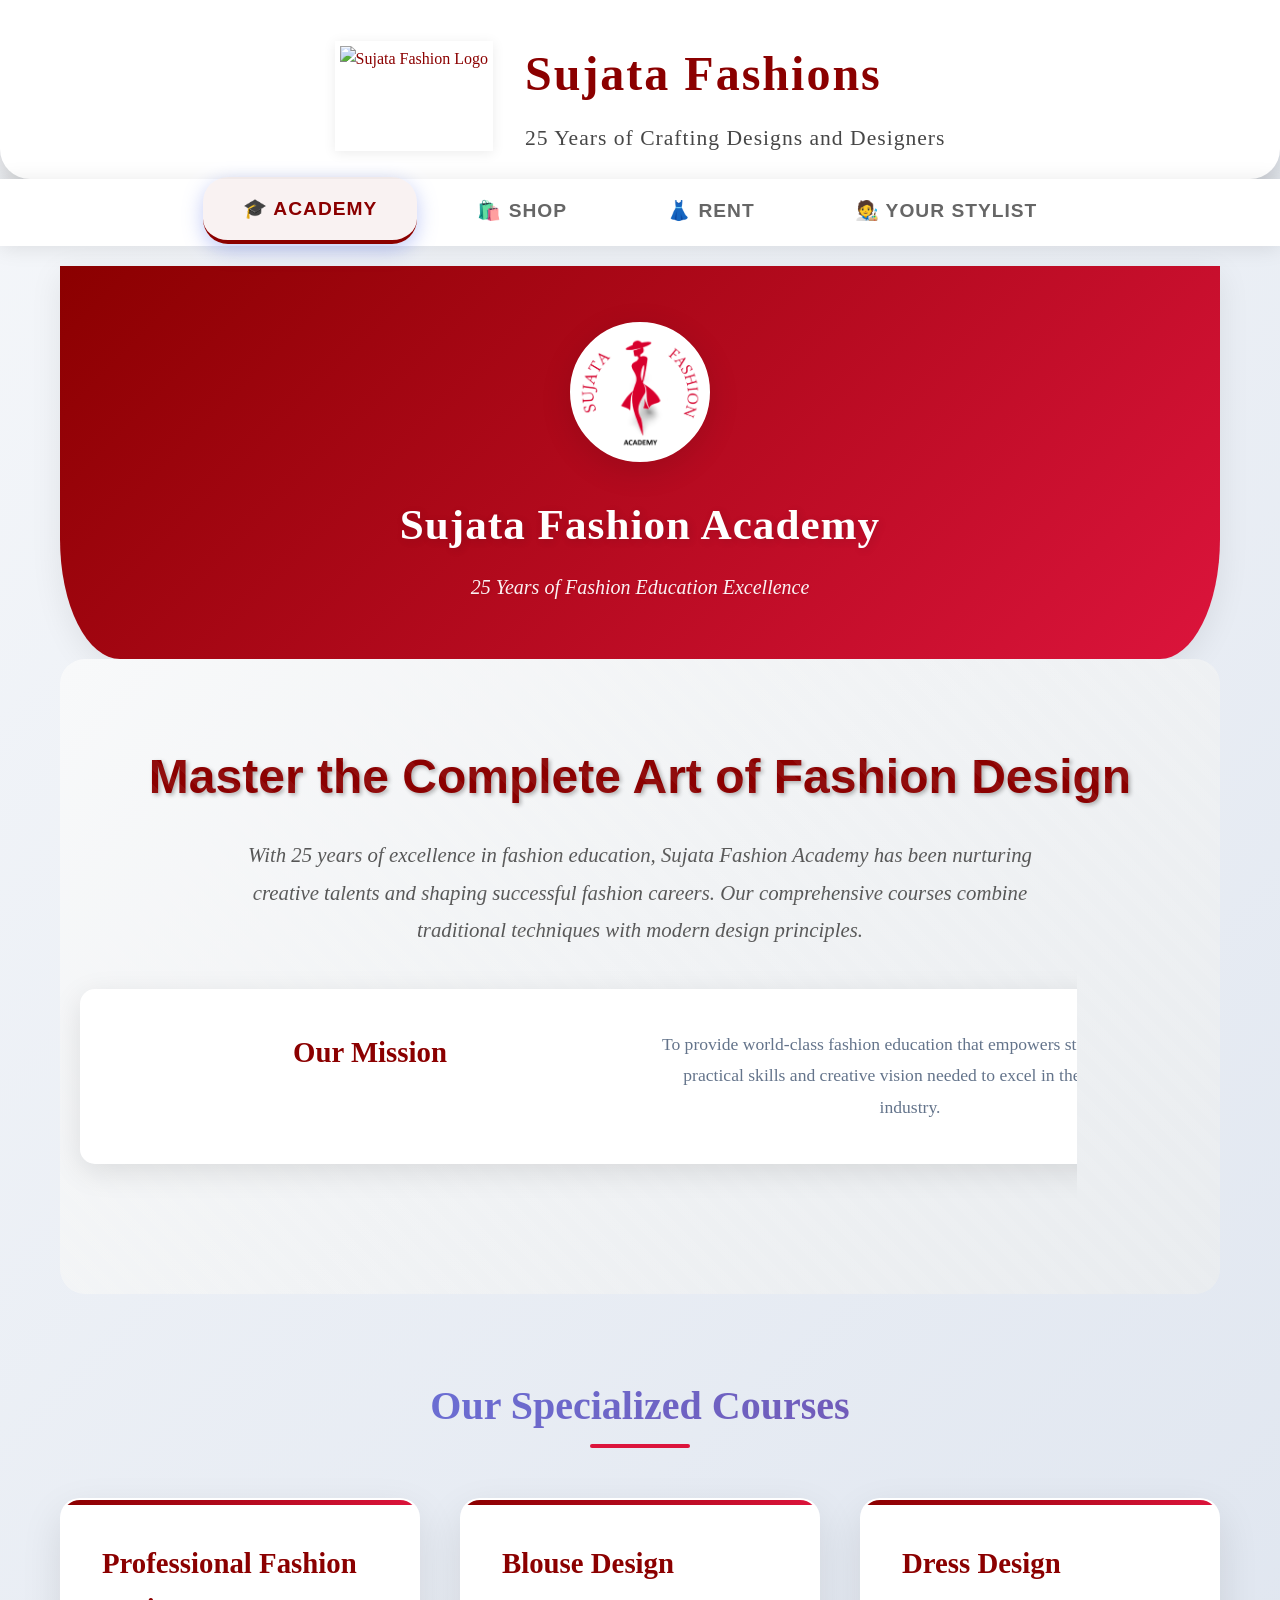
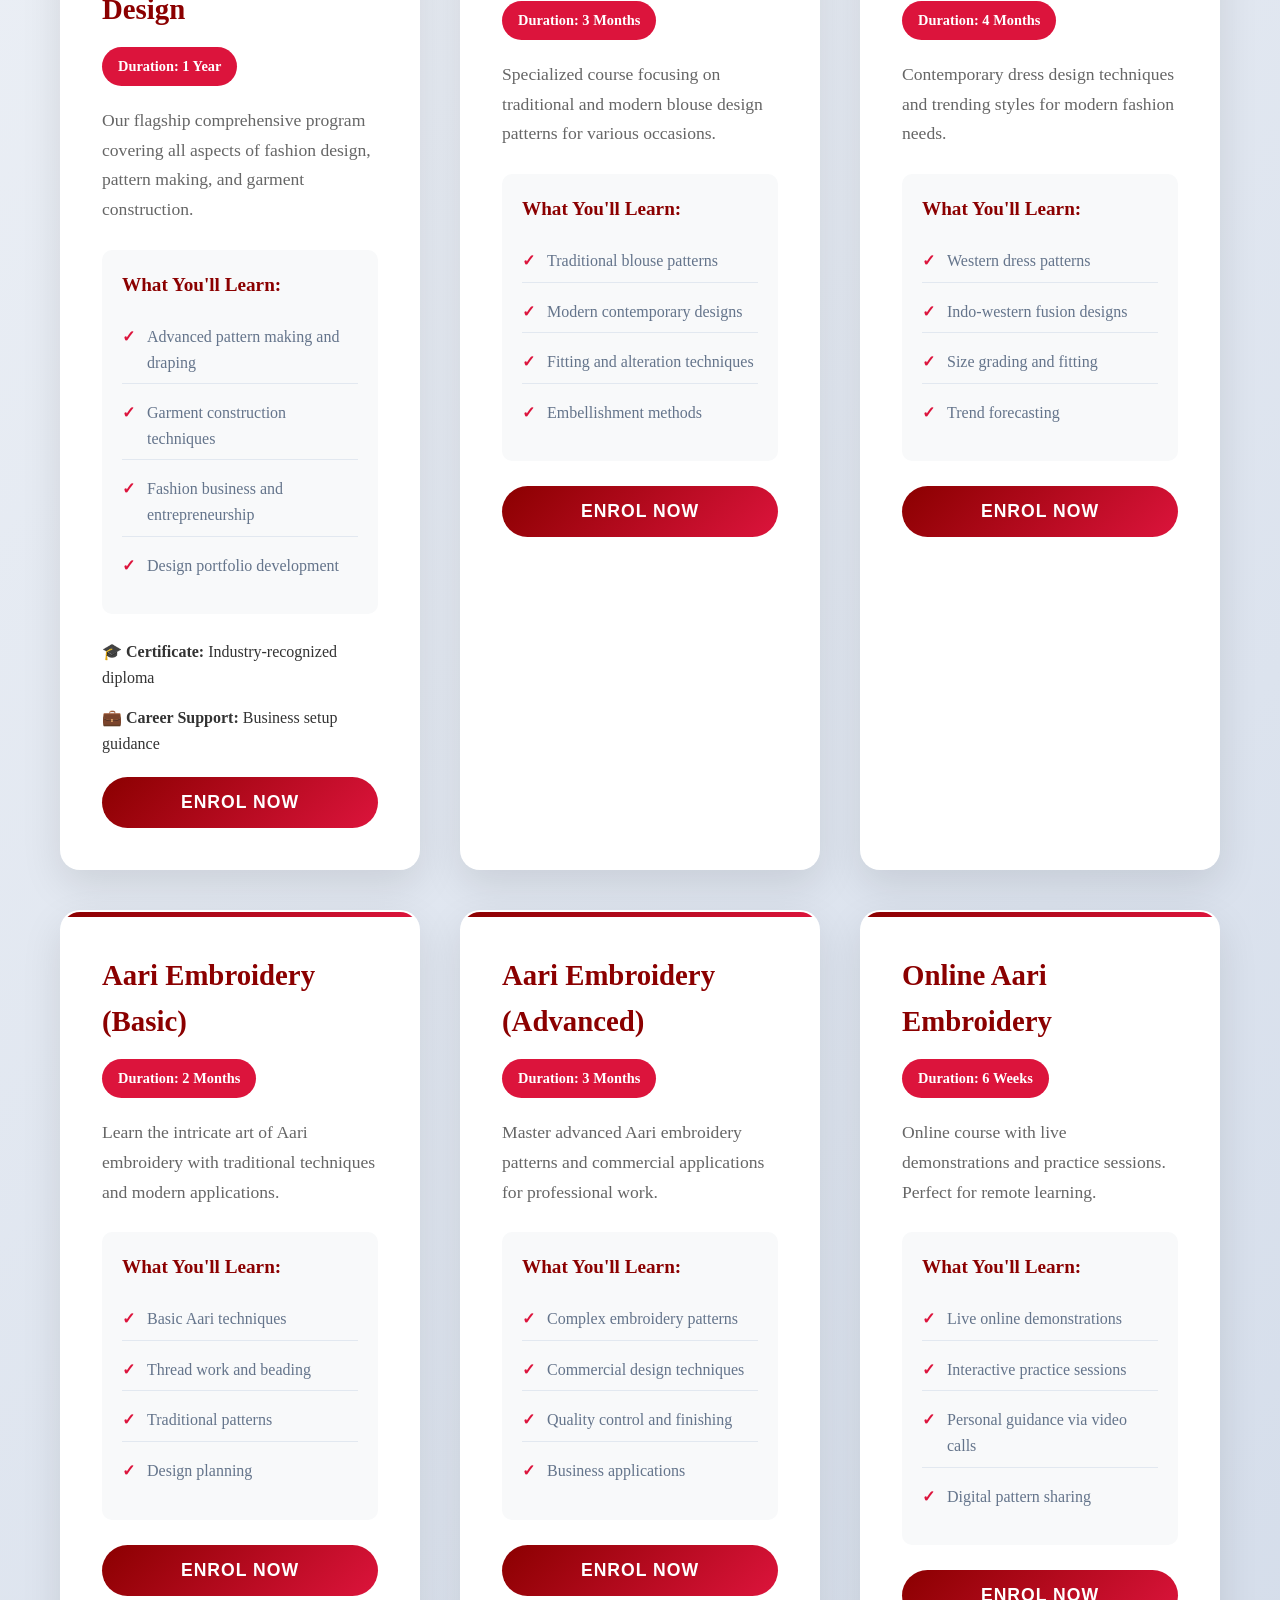
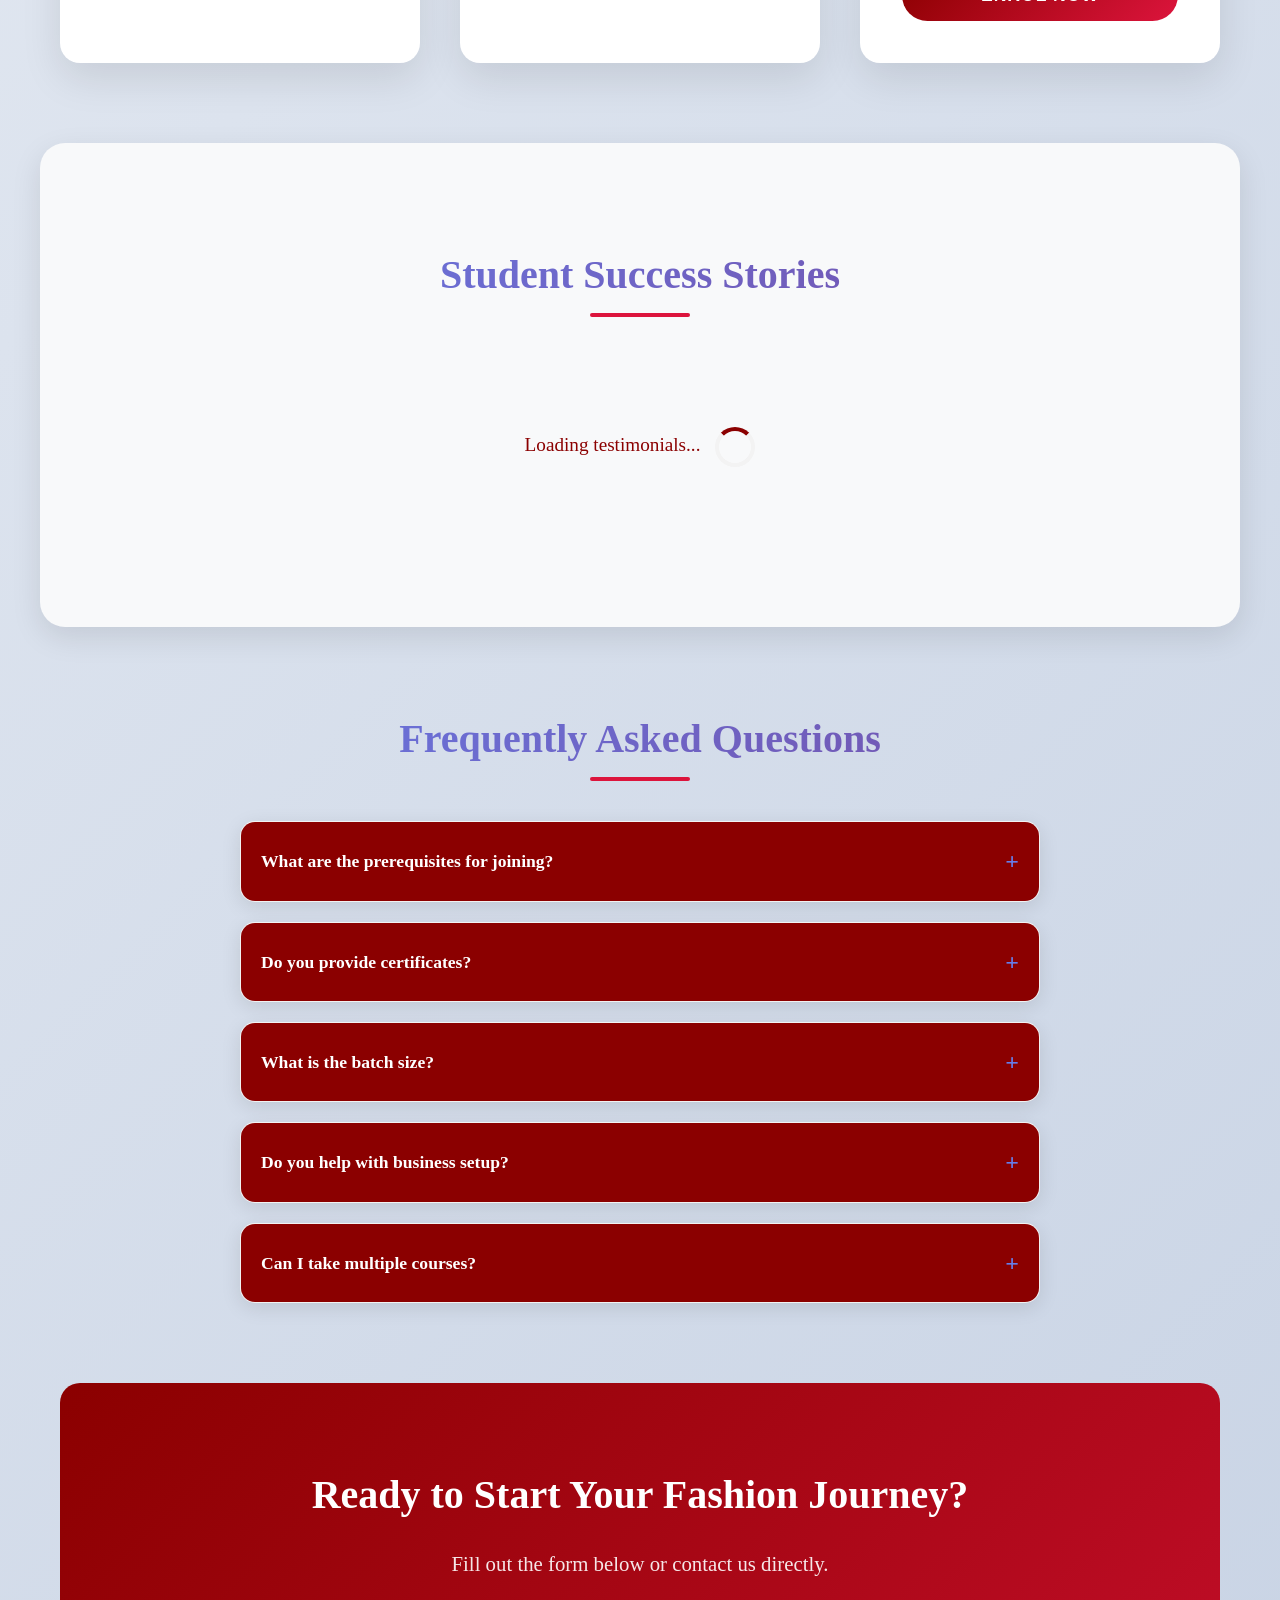
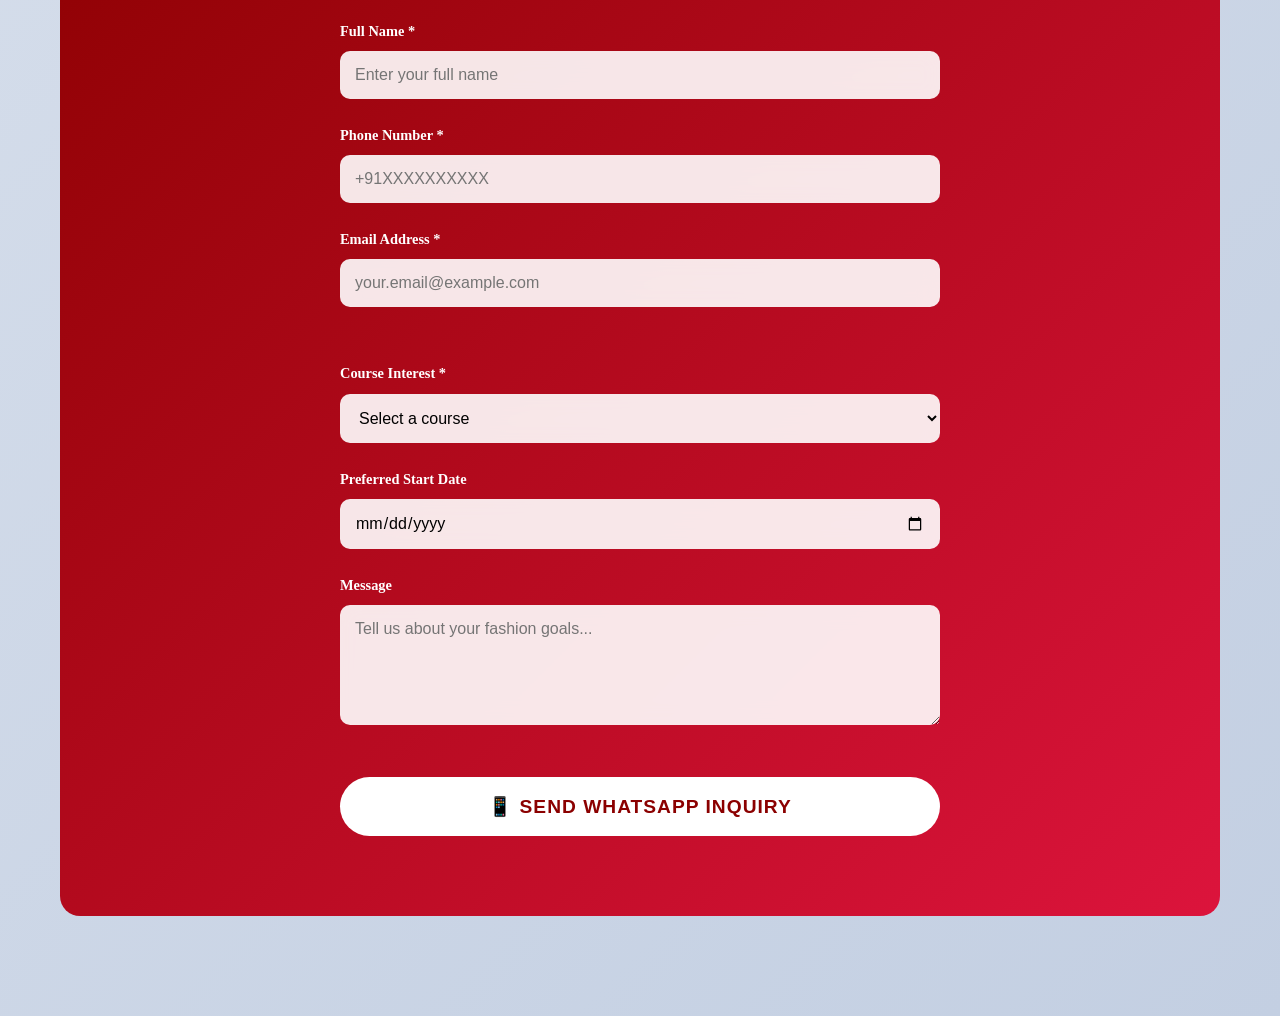
==== commit 9018adbf: "Update Google Sheets API key in index.html" ====
--- a/index.html
+++ b/index.html
@@ -1267,7 +1267,7 @@
         });
 
         // Google Sheets API Configuration
-        const API_KEY = 'AQ.Ab8RN6IF4Al176nc6SaC3tW3kt6ejZl7cI94w9f_NF12N3BMHA';
+        const API_KEY = 'AIzaSyCL9a0o5M8Sr_X1z_Rkm_jxbZ46Ro4i5WU';
         const SPREADSHEET_ID = '1JT5j6xifWkRcaeZIDzQjhB1RArzFEyqxSLQxnAObfms';
         const WHATSAPP_NUMBER = '+919763416561';
 
